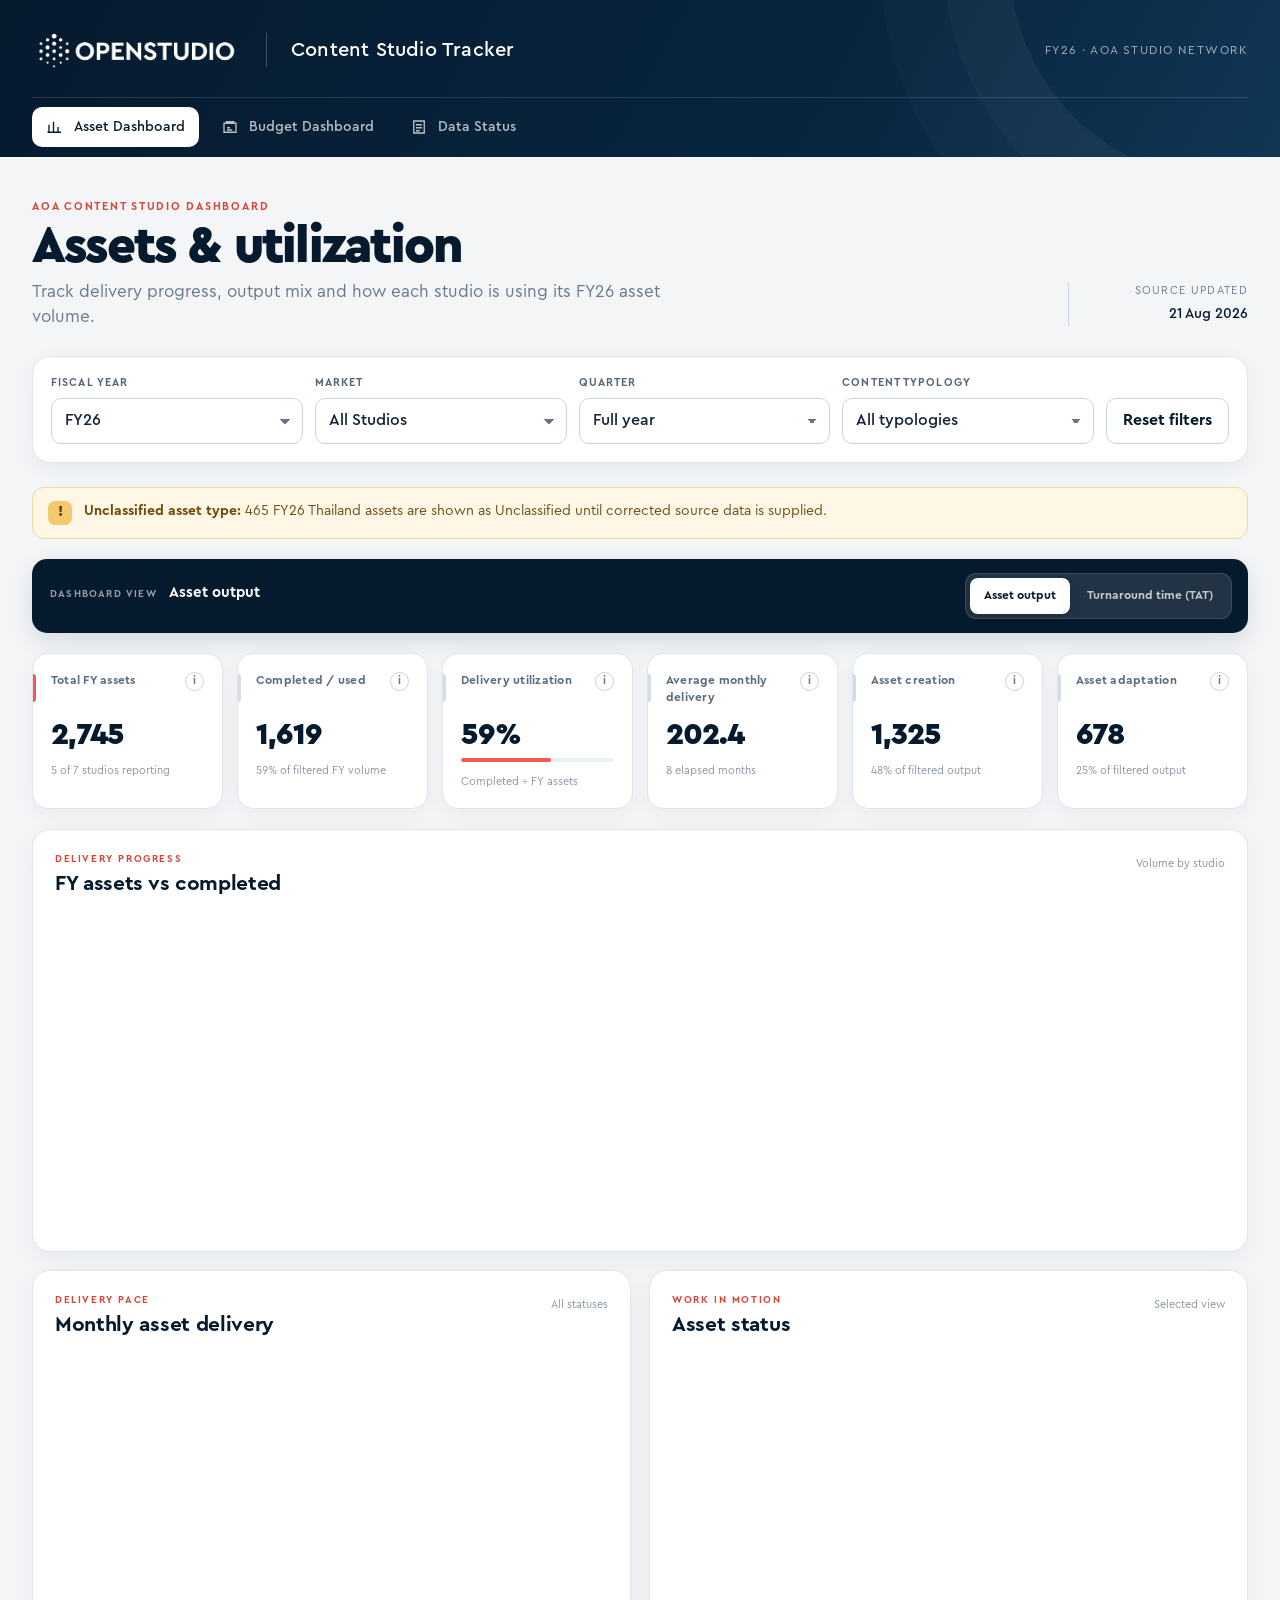
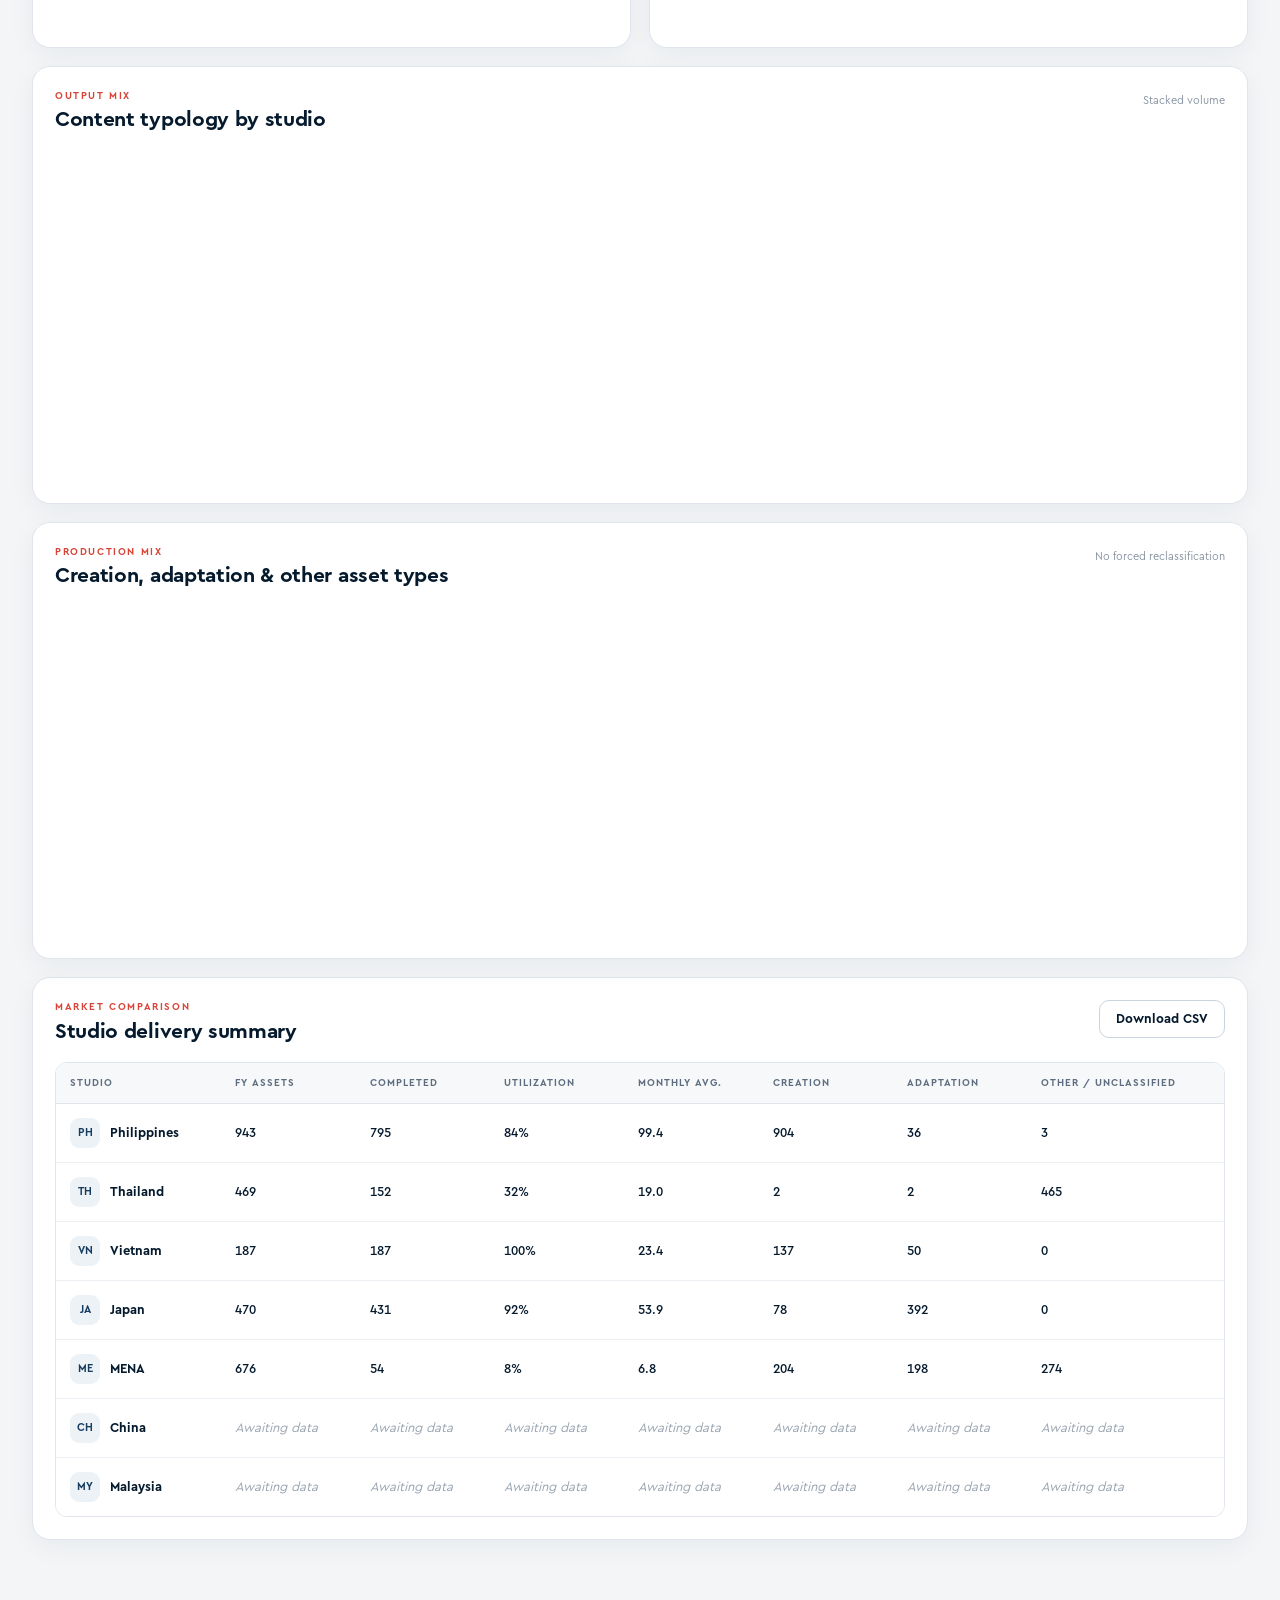
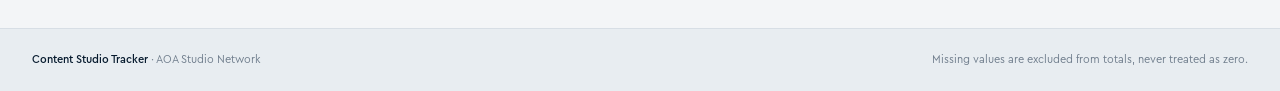
==== index.html @ fa02955d "Add files via upload" ====
<!doctype html>
<html lang="en">
<head>
  <meta charset="utf-8">
  <meta name="viewport" content="width=device-width, initial-scale=1">
  <meta name="description" content="AOA Content Studio asset utilization and output dashboard">
  <title>Asset Dashboard | Content Studio Tracker</title>
  <link rel="stylesheet" href="./css/styles.css">
</head>
<body data-page="assets">
  <a class="skip-link" href="#main-content">Skip to content</a>
  <header id="app-header" class="site-header"></header>
  <main id="main-content" class="page-shell">
    <section class="page-intro">
      <div>
        <p class="eyebrow">AOA Content Studio Dashboard</p>
        <h1>Assets &amp; utilization</h1>
        <p class="intro-copy">Track delivery progress, output mix and how each studio is using its FY26 asset volume.</p>
      </div>
      <div class="updated-block"><span>Source updated</span><strong id="source-updated">—</strong></div>
    </section>

    <section id="global-filters" class="filter-panel" aria-label="Dashboard filters"></section>
    <div id="page-message" aria-live="polite"></div>
    <section id="loading-state" class="state-card"><span class="loader"></span>Loading studio data…</section>
    <section id="error-state" class="state-card state-error" hidden></section>

    <div id="dashboard-content" hidden>
      <section id="quality-alerts" class="alert-stack" aria-label="Data quality notices"></section>

      <section class="dashboard-view-switch" aria-label="Asset dashboard view">
        <div>
          <span class="switch-label">Dashboard view</span>
          <strong id="view-switch-title">Asset output</strong>
        </div>
        <div class="segmented-control" role="group" aria-label="Choose dashboard view">
          <button class="segment-button active" type="button" data-dashboard-view="assets" aria-pressed="true">Asset output</button>
          <button class="segment-button" type="button" data-dashboard-view="tat" aria-pressed="false">Turnaround time (TAT)</button>
        </div>
      </section>

      <div id="asset-view">

      <section class="kpi-grid" aria-label="Asset performance summary">
        <article class="kpi-card kpi-primary"><div class="kpi-top"><span>Total FY assets</span><button class="info-button" data-tip="Assets with a valid delivery date in the selected fiscal year." aria-label="About total FY assets">i</button></div><strong id="kpi-total-assets">—</strong><small id="kpi-total-context">Selected view</small></article>
        <article class="kpi-card"><div class="kpi-top"><span>Completed / used</span><button class="info-button" data-tip="Assets marked Completed in the selected fiscal year and filters." aria-label="About completed assets">i</button></div><strong id="kpi-completed">—</strong><small id="kpi-completed-context">Of FY volume</small></article>
        <article class="kpi-card"><div class="kpi-top"><span>Delivery utilization</span><button class="info-button" data-tip="Completed assets divided by total FY assets." aria-label="About delivery utilization">i</button></div><strong id="kpi-utilization">—</strong><div class="mini-progress"><span id="utilization-bar"></span></div><small>Completed ÷ FY assets</small></article>
        <article class="kpi-card"><div class="kpi-top"><span>Average monthly delivery</span><button class="info-button" data-tip="Completed assets divided by elapsed months in the selected fiscal year; historical years use 12 months." aria-label="About monthly average">i</button></div><strong id="kpi-monthly-average">—</strong><small id="kpi-month-context">Across elapsed months</small></article>
        <article class="kpi-card"><div class="kpi-top"><span>Asset creation</span><button class="info-button" data-tip="Assets explicitly classified as Asset Creation. Other asset types remain separate." aria-label="About asset creation">i</button></div><strong id="kpi-creation">—</strong><small id="kpi-creation-share">—</small></article>
        <article class="kpi-card"><div class="kpi-top"><span>Asset adaptation</span><button class="info-button" data-tip="Assets explicitly classified as Asset Adaptation. Localization and transcreation are not included." aria-label="About asset adaptation">i</button></div><strong id="kpi-adaptation">—</strong><small id="kpi-adaptation-share">—</small></article>
      </section>

      <section class="chart-grid">
        <article class="panel panel-wide">
          <div class="panel-heading"><div><p class="panel-kicker">Delivery progress</p><h2>FY assets vs completed</h2></div><span class="legend-note">Volume by studio</span></div>
          <div class="chart-wrap chart-medium"><canvas id="assets-completed-chart" aria-label="FY assets versus completed assets by studio"></canvas></div>
        </article>
        <article class="panel">
          <div class="panel-heading"><div><p class="panel-kicker">Delivery pace</p><h2>Monthly asset delivery</h2></div><span class="legend-note">All statuses</span></div>
          <div class="chart-wrap"><canvas id="monthly-chart" aria-label="Monthly asset delivery trend"></canvas></div>
        </article>
        <article class="panel">
          <div class="panel-heading"><div><p class="panel-kicker">Work in motion</p><h2>Asset status</h2></div><span class="legend-note">Selected view</span></div>
          <div class="chart-wrap"><canvas id="status-chart" aria-label="Asset status breakdown"></canvas></div>
        </article>
        <article class="panel panel-wide">
          <div class="panel-heading"><div><p class="panel-kicker">Output mix</p><h2>Content typology by studio</h2></div><span class="legend-note">Stacked volume</span></div>
          <div class="chart-wrap chart-large"><canvas id="typology-chart" aria-label="Content typology volume by studio"></canvas></div>
        </article>
        <article class="panel panel-wide">
          <div class="panel-heading"><div><p class="panel-kicker">Production mix</p><h2>Creation, adaptation &amp; other asset types</h2></div><span class="legend-note">No forced reclassification</span></div>
          <div class="chart-wrap chart-large"><canvas id="asset-type-chart" aria-label="Asset creation, adaptation and other asset types by studio"></canvas></div>
        </article>
      </section>

      <section class="panel table-panel">
        <div class="panel-heading"><div><p class="panel-kicker">Market comparison</p><h2>Studio delivery summary</h2></div><button id="download-assets" class="secondary-button" type="button">Download CSV</button></div>
        <div class="table-scroll"><table><thead><tr><th>Studio</th><th>FY assets</th><th>Completed</th><th>Utilization</th><th>Monthly avg.</th><th>Creation</th><th>Adaptation</th><th>Other / unclassified</th></tr></thead><tbody id="market-comparison-body"></tbody></table></div>
      </section>
      </div>

      <section id="tat-view" hidden aria-label="Turnaround time dashboard">
        <article class="tat-explainer">
          <div class="tat-explainer-icon" aria-hidden="true">TAT</div>
          <div>
            <p class="panel-kicker">How to read this view</p>
            <h2 id="tat-explainer-title">Median TAT shows the typical completed brief</h2>
            <p id="tat-explainer-copy">TAT is measured once per unique brief, from Project Brief Date to its latest completed Project Delivery Date. The median is the default because a small number of long-running scopes can distort the average.</p>
            <ul class="method-list">
              <li><strong>No duplication:</strong> repeated deliverable rows are grouped using market, brand, project title and brief date.</li>
              <li><strong>Standard scope:</strong> completed briefs with valid dates and a duration of 90 calendar days or less.</li>
              <li><strong>Separate classifications:</strong> creation, adaptation, mixed and unclassified briefs are mutually exclusive.</li>
            </ul>
          </div>
        </article>

        <section class="tat-controls" aria-label="TAT display controls">
          <div>
            <span class="switch-label">Headline calculation</span>
            <div class="segmented-control compact" role="group" aria-label="Choose TAT calculation">
              <button class="segment-button active" type="button" data-tat-metric="median" aria-pressed="true">Median</button>
              <button class="segment-button" type="button" data-tat-metric="average" aria-pressed="false">Average</button>
            </div>
          </div>
          <label class="scope-toggle"><input id="include-long-running" type="checkbox"><span aria-hidden="true"></span><div><strong>Include long-running scopes</strong><small>Add briefs above 90 calendar days. This may materially increase the average.</small></div></label>
        </section>

        <section class="kpi-grid" aria-label="Turnaround time summary">
          <article class="kpi-card kpi-primary"><div class="kpi-top"><span id="kpi-tat-label">Median TAT</span><button class="info-button" data-tip="Calendar days between brief date and final completed delivery, calculated once per deduplicated brief." aria-label="About turnaround time">i</button></div><strong id="kpi-tat">—</strong><small id="kpi-tat-context">Standard completed briefs</small></article>
          <article class="kpi-card"><div class="kpi-top"><span>Valid briefs</span><button class="info-button" data-tip="Unique completed briefs remaining after date validation, deduplication and the selected scope rule." aria-label="About valid briefs">i</button></div><strong id="kpi-tat-briefs">—</strong><small id="kpi-tat-coverage">Deduplicated sample</small></article>
          <article class="kpi-card"><div class="kpi-top"><span>Within 14 days</span><button class="info-button" data-tip="Share of included briefs delivered within 14 calendar days of the recorded brief date." aria-label="About briefs within 14 days">i</button></div><strong id="kpi-within-14">—</strong><small>Of included briefs</small></article>
          <article class="kpi-card"><div class="kpi-top"><span>Within 30 days</span><button class="info-button" data-tip="Share of included briefs delivered within 30 calendar days of the recorded brief date." aria-label="About briefs within 30 days">i</button></div><strong id="kpi-within-30">—</strong><small>Of included briefs</small></article>
          <article class="kpi-card"><div class="kpi-top"><span>Creation TAT</span><button class="info-button" data-tip="Selected TAT calculation for briefs classified only as Asset Creation. Mixed briefs are kept separate." aria-label="About creation turnaround time">i</button></div><strong id="kpi-creation-tat">—</strong><small id="kpi-creation-tat-context">Creation-only briefs</small></article>
          <article class="kpi-card"><div class="kpi-top"><span>Adaptation TAT</span><button class="info-button" data-tip="Selected TAT calculation for briefs classified only as Asset Adaptation. Mixed briefs are kept separate." aria-label="About adaptation turnaround time">i</button></div><strong id="kpi-adaptation-tat">—</strong><small id="kpi-adaptation-tat-context">Adaptation-only briefs</small></article>
        </section>

        <section class="chart-grid">
          <article class="panel panel-wide">
            <div class="panel-heading"><div><p class="panel-kicker">Market comparison</p><h2 id="tat-market-chart-title">Median TAT by studio</h2></div><span id="tat-scope-note" class="legend-note">Standard briefs · calendar days</span></div>
            <div class="chart-wrap chart-medium chart-with-empty"><canvas id="tat-market-chart" aria-label="Turnaround time by studio"></canvas><div id="tat-market-empty" class="chart-empty" hidden>Awaiting valid brief dates for this selection.</div></div>
          </article>
          <article class="panel">
            <div class="panel-heading"><div><p class="panel-kicker">Production comparison</p><h2>Creation vs adaptation TAT</h2></div><span class="legend-note">Mixed briefs remain separate</span></div>
            <div class="chart-wrap chart-with-empty"><canvas id="tat-type-chart" aria-label="Creation and adaptation turnaround time"></canvas><div id="tat-type-empty" class="chart-empty" hidden>Classification is unavailable for this selection.</div></div>
          </article>
          <article class="panel">
            <div class="panel-heading"><div><p class="panel-kicker">Delivery distribution</p><h2>Briefs by delivery band</h2></div><span class="legend-note">Unique briefs</span></div>
            <div class="chart-wrap chart-with-empty"><canvas id="tat-band-chart" aria-label="Brief distribution by turnaround band"></canvas><div id="tat-band-empty" class="chart-empty" hidden>Awaiting valid brief dates for this selection.</div></div>
          </article>
        </section>

        <section class="panel table-panel">
          <div class="panel-heading"><div><p class="panel-kicker">TAT detail</p><h2>Studio turnaround summary</h2></div><button id="download-tat" class="secondary-button" type="button">Download CSV</button></div>
          <div class="table-scroll"><table><thead><tr><th>Studio</th><th id="tat-table-metric">Median TAT</th><th>Valid briefs</th><th>Within 14 days</th><th>Within 30 days</th><th>Creation TAT</th><th>Adaptation TAT</th><th id="tat-long-running-column">Long-running excluded</th></tr></thead><tbody id="tat-comparison-body"></tbody></table></div>
          <p class="chart-note">“Awaiting data” means no valid briefs match the selected filters. It never represents a confirmed zero-day turnaround.</p>
        </section>
      </section>
    </div>
  </main>
  <footer id="app-footer"></footer>
  <script src="./js/vendor/chart.umd.js"></script>
  <script src="./js/config.js"></script>
  <script src="./js/data-source.js"></script>
  <script src="./js/calculations.js"></script>
  <script src="./js/shared-ui.js"></script>
  <script src="./js/assets-dashboard.js"></script>
</body>
</html>
---- css/styles.css ----
@font-face{font-family:WPP;src:url('../fonts/WPP-Regular.otf') format('opentype');font-weight:400;font-style:normal;font-display:swap}
@font-face{font-family:WPP;src:url('../fonts/WPP-Medium.otf') format('opentype');font-weight:500;font-style:normal;font-display:swap}
@font-face{font-family:WPP;src:url('../fonts/WPP-Bold.otf') format('opentype');font-weight:700;font-style:normal;font-display:swap}
@font-face{font-family:WPP;src:url('../fonts/WPP-Black.otf') format('opentype');font-weight:900;font-style:normal;font-display:swap}

:root{
  --navy:#061a2e;
  --navy-2:#0b2946;
  --navy-3:#163d60;
  --coral:#f15a4a;
  --coral-dark:#d84437;
  --coral-soft:#fff0ed;
  --blue:#2f7ed8;
  --teal:#2aa8a0;
  --gold:#e4a83b;
  --purple:#8067c5;
  --green:#2f9c68;
  --ink:#142235;
  --muted:#68778a;
  --line:#dfe5eb;
  --line-strong:#cad4de;
  --surface:#ffffff;
  --background:#f3f5f7;
  --warning:#a76409;
  --warning-bg:#fff7e6;
  --danger:#a43d36;
  --danger-bg:#fff0ee;
  --radius:18px;
  --shadow:0 12px 34px rgba(14,37,61,.08);
}

*{box-sizing:border-box}
html{scroll-behavior:smooth}
body{margin:0;background:var(--background);color:var(--ink);font-family:WPP,Arial,sans-serif;font-size:16px;line-height:1.45;-webkit-font-smoothing:antialiased}
button,select{font:inherit}
button,select,a{outline-offset:3px}
[hidden]{display:none!important}
.skip-link{position:fixed;left:16px;top:-50px;z-index:100;background:#fff;color:var(--navy);padding:10px 14px;border-radius:8px;font-weight:700}
.skip-link:focus{top:16px}

.site-header{background:linear-gradient(118deg,var(--navy) 0%,#082640 67%,#113655 100%);color:#fff;position:relative;overflow:hidden}
.site-header:after{content:"";position:absolute;width:440px;height:440px;border:1px solid rgba(255,255,255,.08);border-radius:50%;right:-170px;top:-260px;box-shadow:0 0 0 64px rgba(255,255,255,.025),0 0 0 128px rgba(255,255,255,.018);pointer-events:none}
.header-inner{width:min(1440px,calc(100% - 64px));margin:0 auto;position:relative;z-index:1}
.brand-row{display:flex;align-items:center;justify-content:space-between;gap:28px;padding:25px 0 21px}
.brand-lockup{display:flex;align-items:center;gap:24px;min-width:0}
.brand-logo{width:210px;height:auto;display:block;flex:none}
.brand-divider{width:1px;height:34px;background:rgba(255,255,255,.24)}
.tracker-name{font-size:20px;font-weight:500;letter-spacing:.01em;white-space:nowrap}
.header-meta{font-size:12px;letter-spacing:.12em;text-transform:uppercase;color:rgba(255,255,255,.64);white-space:nowrap}
.nav-bar{display:flex;gap:8px;border-top:1px solid rgba(255,255,255,.12);padding:9px 0 10px;overflow-x:auto;scrollbar-width:none}
.nav-bar::-webkit-scrollbar{display:none}
.nav-link{display:flex;align-items:center;gap:10px;color:rgba(255,255,255,.72);text-decoration:none;padding:10px 14px;border-radius:10px;font-size:14px;font-weight:500;white-space:nowrap;transition:.2s ease}
.nav-link:hover{color:#fff;background:rgba(255,255,255,.08)}
.nav-link.active{background:#fff;color:var(--navy)}
.nav-icon{width:18px;height:18px;display:grid;place-items:center}
.nav-icon svg{width:18px;height:18px;stroke:currentColor;fill:none;stroke-width:1.8}

.page-shell{width:min(1440px,calc(100% - 64px));margin:0 auto;padding:42px 0 70px}
.page-intro{display:flex;justify-content:space-between;align-items:flex-end;gap:32px;margin-bottom:26px}
.eyebrow,.panel-kicker{margin:0 0 7px;color:var(--coral-dark);font-size:11px;font-weight:700;letter-spacing:.16em;text-transform:uppercase}
h1,h2,h3,p{margin-top:0}
h1{margin-bottom:8px;color:var(--navy);font-size:clamp(34px,4vw,54px);line-height:.98;letter-spacing:-.035em;font-weight:900}
.intro-copy{max-width:690px;margin-bottom:0;color:var(--muted);font-size:17px}
.updated-block{min-width:180px;text-align:right;border-left:1px solid var(--line-strong);padding-left:24px;margin-bottom:4px}
.updated-block span{display:block;color:var(--muted);font-size:11px;text-transform:uppercase;letter-spacing:.12em;margin-bottom:4px}
.updated-block strong{color:var(--navy);font-size:14px;font-weight:500}

.filter-panel{position:relative;z-index:8;display:grid;grid-template-columns:repeat(4,minmax(140px,1fr)) auto;gap:12px;align-items:end;background:var(--surface);border:1px solid var(--line);box-shadow:0 7px 24px rgba(18,43,68,.05);border-radius:var(--radius);padding:18px;margin-bottom:24px}
.filter-group label{display:block;margin:0 0 7px;color:#56667a;font-size:11px;font-weight:700;letter-spacing:.1em;text-transform:uppercase}
.filter-select{width:100%;height:46px;border:1px solid var(--line-strong);border-radius:10px;background:#fff;color:var(--ink);padding:0 38px 0 13px;font-weight:500;appearance:none;background-image:linear-gradient(45deg,transparent 50%,#65758a 50%),linear-gradient(135deg,#65758a 50%,transparent 50%);background-position:calc(100% - 17px) 20px,calc(100% - 12px) 20px;background-size:5px 5px,5px 5px;background-repeat:no-repeat}
.filter-select:focus{border-color:var(--blue);box-shadow:0 0 0 3px rgba(47,126,216,.13)}
.reset-button,.secondary-button{height:46px;border:1px solid var(--line-strong);border-radius:10px;background:#fff;color:var(--navy);padding:0 16px;font-weight:700;cursor:pointer;transition:.2s ease}
.reset-button:hover,.secondary-button:hover{border-color:var(--navy);background:#f8fafb}
.secondary-button{height:38px;font-size:13px}

.state-card{display:flex;align-items:center;justify-content:center;gap:12px;min-height:160px;background:#fff;border:1px solid var(--line);border-radius:var(--radius);color:var(--muted);font-weight:500}
.state-error{color:var(--danger);border-color:#f0c9c5;background:var(--danger-bg);padding:24px;text-align:center}
.loader{width:22px;height:22px;border:2px solid var(--line);border-top-color:var(--coral);border-radius:50%;animation:spin .8s linear infinite}
@keyframes spin{to{transform:rotate(360deg)}}

.alert-stack{display:grid;gap:10px;margin:0 0 20px}
.data-alert{display:flex;align-items:flex-start;gap:12px;background:var(--warning-bg);border:1px solid #f1d7a4;border-radius:12px;padding:13px 15px;color:#6d4b18;font-size:14px}
.data-alert strong{color:#704b0e}
.alert-mark{flex:none;display:grid;place-items:center;width:24px;height:24px;border-radius:7px;background:#f4c86d;color:#5b3b08;font-weight:900}
.dashboard-view-switch{display:flex;align-items:center;justify-content:space-between;gap:24px;margin:0 0 20px;padding:14px 16px 14px 18px;background:var(--navy);border-radius:15px;color:#fff;box-shadow:0 8px 25px rgba(6,26,46,.12)}
.dashboard-view-switch>div:first-child{display:flex;align-items:baseline;gap:12px}
.dashboard-view-switch .switch-label{color:rgba(255,255,255,.58)}
.dashboard-view-switch strong{font-size:15px}
.switch-label{display:block;color:#738195;font-size:10px;font-weight:700;letter-spacing:.12em;text-transform:uppercase;margin-bottom:7px}
.segmented-control{display:inline-flex;gap:3px;padding:4px;background:rgba(255,255,255,.11);border:1px solid rgba(255,255,255,.12);border-radius:11px}
.segment-button{min-height:36px;border:0;border-radius:8px;padding:0 14px;background:transparent;color:rgba(255,255,255,.72);font-size:12px;font-weight:700;cursor:pointer;transition:.2s ease;white-space:nowrap}
.segment-button:hover{color:#fff;background:rgba(255,255,255,.08)}
.segment-button.active{background:#fff;color:var(--navy);box-shadow:0 2px 8px rgba(4,17,29,.12)}
.segmented-control.compact{background:#eef2f5;border-color:#dce3e9}
.segmented-control.compact .segment-button{color:#69788a}
.segmented-control.compact .segment-button:hover{background:#e3e9ee;color:var(--navy)}
.segmented-control.compact .segment-button.active{background:var(--navy);color:#fff}

.tat-explainer{display:grid;grid-template-columns:auto 1fr;gap:20px;align-items:flex-start;margin-bottom:16px;padding:22px 24px;background:linear-gradient(120deg,#eaf3fb 0%,#f7fafc 100%);border:1px solid #c9dfef;border-radius:var(--radius);color:#244d6c}
.tat-explainer-icon{display:grid;place-items:center;width:52px;height:52px;border-radius:15px;background:var(--navy);color:#fff;font-size:13px;font-weight:900;letter-spacing:.08em;box-shadow:0 8px 20px rgba(6,26,46,.15)}
.tat-explainer h2{margin:0 0 8px;color:var(--navy);font-size:22px;letter-spacing:-.015em}
.tat-explainer p:not(.panel-kicker){margin:0;color:#526f86;font-size:14px;max-width:1000px}
.method-list{display:flex;flex-wrap:wrap;gap:8px 24px;margin:15px 0 0;padding:14px 0 0;border-top:1px solid #cadeeb;list-style:none;color:#5d7385;font-size:12px}
.method-list li{position:relative;padding-left:13px}
.method-list li:before{content:"";position:absolute;left:0;top:.5em;width:5px;height:5px;border-radius:50%;background:var(--coral)}
.method-list strong{color:var(--navy)}

.tat-controls{display:flex;align-items:center;justify-content:space-between;gap:26px;margin-bottom:18px;padding:16px 18px;background:#fff;border:1px solid var(--line);border-radius:15px;box-shadow:0 6px 20px rgba(25,48,72,.04)}
.scope-toggle{display:flex;align-items:center;gap:12px;cursor:pointer;max-width:470px}
.scope-toggle input{position:absolute;opacity:0;pointer-events:none}
.scope-toggle>span{position:relative;flex:none;width:44px;height:24px;border-radius:999px;background:#cbd4dd;transition:.2s ease}
.scope-toggle>span:after{content:"";position:absolute;top:3px;left:3px;width:18px;height:18px;border-radius:50%;background:#fff;box-shadow:0 1px 4px rgba(0,0,0,.2);transition:.2s ease}
.scope-toggle input:checked+span{background:var(--coral)}
.scope-toggle input:checked+span:after{transform:translateX(20px)}
.scope-toggle input:focus-visible+span{outline:3px solid rgba(47,126,216,.3);outline-offset:2px}
.scope-toggle strong,.scope-toggle small{display:block}
.scope-toggle strong{color:var(--navy);font-size:13px}
.scope-toggle small{margin-top:2px;color:#7c8998;font-size:11px;line-height:1.35}
.notice-banner{display:flex;gap:14px;align-items:flex-start;margin-bottom:20px;padding:16px 18px;background:#eaf3fb;border:1px solid #c8deef;border-radius:14px;color:#234f72}
.notice-banner p{margin:3px 0 0;font-size:14px;color:#4a6c87}
.notice-icon{display:grid;place-items:center;flex:none;width:26px;height:26px;border-radius:50%;background:#fff;color:#286b9e;font-weight:700}

.kpi-grid{display:grid;grid-template-columns:repeat(6,minmax(0,1fr));gap:14px;margin-bottom:20px}
.kpi-card{min-height:156px;background:var(--surface);border:1px solid var(--line);border-radius:16px;padding:18px 18px 16px;box-shadow:0 6px 20px rgba(25,48,72,.045);position:relative;overflow:visible}
.kpi-card:before{content:"";position:absolute;left:0;top:20px;width:3px;height:28px;border-radius:0 3px 3px 0;background:#d5dce4}
.kpi-card.kpi-primary:before{background:var(--coral)}
.kpi-top{display:flex;align-items:flex-start;justify-content:space-between;gap:8px;color:#5d6d80;font-size:12px;font-weight:700;letter-spacing:.02em;min-height:38px}
.kpi-card strong{display:block;color:var(--navy);font-size:clamp(28px,2.4vw,39px);line-height:1;margin:10px 0 8px;letter-spacing:-.035em;font-weight:900}
.kpi-card strong.is-missing{font-size:18px;line-height:1.18;letter-spacing:0;color:#8a96a5;font-weight:500;margin-top:13px}
.kpi-card small{color:#8995a3;font-size:11px}
.info-button{position:relative;display:grid;place-items:center;width:19px;height:19px;flex:none;border:1px solid #cbd4dd;border-radius:50%;background:#fff;color:#68788a;font-size:11px;font-weight:700;cursor:help;padding:0}
.info-button:hover:after,.info-button:focus:after{content:attr(data-tip);position:absolute;z-index:20;right:-7px;top:28px;width:230px;background:var(--navy);color:#fff;padding:10px 12px;border-radius:9px;font-size:11px;line-height:1.4;text-align:left;font-weight:400;box-shadow:var(--shadow)}
.mini-progress{height:4px;background:#edf0f3;border-radius:4px;overflow:hidden;margin:2px 0 7px}
.mini-progress span{display:block;height:100%;width:0;background:var(--coral);border-radius:4px;transition:width .35s ease}

.chart-grid{display:grid;grid-template-columns:repeat(2,minmax(0,1fr));gap:18px;margin-bottom:18px}
.panel{background:var(--surface);border:1px solid var(--line);border-radius:var(--radius);padding:22px;box-shadow:0 7px 26px rgba(20,44,68,.05);min-width:0}
.panel-wide{grid-column:span 2}
.panel-heading{display:flex;align-items:flex-start;justify-content:space-between;gap:20px;margin-bottom:18px}
.panel-heading h2,.coverage-panel h2,.guidance-panel h2{margin:0;color:var(--navy);font-size:21px;line-height:1.2;letter-spacing:-.015em}
.panel-kicker{margin-bottom:4px;font-size:10px}
.legend-note{color:#8793a1;font-size:11px;white-space:nowrap;margin-top:4px}
.chart-wrap{position:relative;height:270px;min-height:220px}
.chart-wrap.chart-medium{height:315px}
.chart-wrap.chart-large{height:330px}
.chart-with-empty{display:grid;place-items:center}
.chart-with-empty canvas{grid-area:1/1;width:100%!important;height:100%!important}
.chart-empty{grid-area:1/1;z-index:2;display:flex;align-items:center;justify-content:center;width:100%;height:100%;border:1px dashed var(--line-strong);border-radius:12px;background:rgba(248,250,251,.93);color:#7e8b99;text-align:center;padding:28px;font-size:14px}
.chart-note{margin:10px 0 0;color:#7b8898;font-size:12px}

.table-panel{margin-bottom:18px}
.table-scroll{overflow-x:auto;border:1px solid var(--line);border-radius:12px}
table{width:100%;border-collapse:collapse;min-width:900px;background:#fff}
th{padding:13px 14px;background:#f6f8fa;color:#5d6c7e;font-size:10px;text-transform:uppercase;letter-spacing:.1em;text-align:left;white-space:nowrap;border-bottom:1px solid var(--line)}
td{padding:14px;color:#334357;font-size:13px;border-bottom:1px solid #ebeff3;vertical-align:middle}
tbody tr:last-child td{border-bottom:0}
tbody tr:hover td{background:#fbfcfd}
td.numeric{font-variant-numeric:tabular-nums;font-weight:500;color:var(--navy)}
.market-cell{display:flex;align-items:center;gap:10px;font-weight:700;color:var(--navy)}
.market-initial{display:grid;place-items:center;width:30px;height:30px;border-radius:9px;background:#edf2f6;color:var(--navy-3);font-size:11px}
.empty-cell{color:#9aa5b1;font-weight:400;font-style:italic}
.status-badge{display:inline-flex;align-items:center;gap:6px;border-radius:999px;padding:5px 8px;font-size:10px;font-weight:700;white-space:nowrap}
.status-badge:before{content:"";width:6px;height:6px;border-radius:50%;background:currentColor}
.badge-complete{background:#e8f6ef;color:#207b50}
.badge-partial{background:#edf3fb;color:#396f9e}
.badge-data-quality-issue{background:#fff2dd;color:#9a600d}
.badge-awaiting-data{background:#f0f2f4;color:#74808c}

.coverage-panel{display:flex;align-items:center;justify-content:space-between;gap:28px;background:linear-gradient(115deg,#fff 0%,#f8fafc 100%);border:1px solid var(--line);border-radius:var(--radius);padding:22px 24px;margin-bottom:18px;box-shadow:0 7px 26px rgba(20,44,68,.04)}
.coverage-panel p{margin:6px 0 0;color:var(--muted);font-size:13px}
.coverage-meter{width:min(420px,45%);height:12px;background:#e8edf2;border-radius:999px;overflow:hidden;flex:none}
.coverage-meter span{display:block;height:100%;width:0;background:linear-gradient(90deg,var(--coral),#f59a70);border-radius:999px;transition:width .4s ease}

.status-summary-grid{display:grid;grid-template-columns:repeat(4,1fr);gap:14px;margin-bottom:18px}
.status-summary-card{display:flex;align-items:center;gap:15px;background:#fff;border:1px solid var(--line);border-radius:15px;padding:18px;box-shadow:0 6px 20px rgba(25,48,72,.04)}
.status-summary-card strong{display:block;color:var(--navy);font-size:29px;line-height:1;font-weight:900}
.status-summary-card p{margin:5px 0 0;color:var(--muted);font-size:12px}
.status-dot{width:13px;height:44px;border-radius:6px;background:#aaa}
.status-dot.complete{background:var(--green)}
.status-dot.partial{background:var(--blue)}
.status-dot.issue{background:var(--gold)}
.status-dot.awaiting{background:#9aa5b1}
.status-table{min-width:1480px}
.status-table td:last-child{min-width:250px;color:#69788a;line-height:1.4}
.guidance-panel{margin-top:18px}
.guidance-grid{display:grid;grid-template-columns:repeat(3,1fr);gap:15px;margin-top:20px}
.guidance-grid article{border:1px solid var(--line);border-radius:13px;padding:18px;background:#fafbfc}
.guidance-grid article>span{display:block;color:var(--coral);font-size:11px;font-weight:700;letter-spacing:.14em;margin-bottom:16px}
.guidance-grid h3{margin:0 0 8px;font-size:15px;color:var(--navy)}
.guidance-grid p{margin:0;color:var(--muted);font-size:13px}

#app-footer{background:#e8edf1;border-top:1px solid #d7dee5;color:#6f7d8c}
.footer-inner{width:min(1440px,calc(100% - 64px));margin:0 auto;padding:23px 0;display:flex;justify-content:space-between;gap:20px;font-size:11px}
.footer-inner strong{color:var(--navy);font-weight:500}

@media(max-width:1180px){
  .kpi-grid{grid-template-columns:repeat(3,1fr)}
  .filter-panel{grid-template-columns:repeat(4,1fr)}
  .reset-button{grid-column:span 4}
}
@media(max-width:840px){
  .header-inner,.page-shell,.footer-inner{width:min(100% - 32px,1440px)}
  .brand-row{align-items:flex-start;flex-direction:column;gap:10px;padding:20px 0 16px}
  .brand-logo{width:175px}
  .brand-divider{height:27px}
  .tracker-name{font-size:17px}
  .header-meta{display:none}
  .nav-link{padding:9px 11px}
  .page-shell{padding-top:30px}
  .page-intro{align-items:flex-start;flex-direction:column;gap:16px}
  .updated-block{text-align:left;border-left:0;border-top:1px solid var(--line-strong);padding:12px 0 0;width:100%}
  .filter-panel{grid-template-columns:repeat(2,1fr)}
  .reset-button{grid-column:span 2}
  .kpi-grid{grid-template-columns:repeat(2,1fr)}
  .chart-grid{grid-template-columns:1fr}
  .panel-wide{grid-column:auto}
  .coverage-panel{align-items:flex-start;flex-direction:column}
  .coverage-meter{width:100%}
  .status-summary-grid{grid-template-columns:repeat(2,1fr)}
  .guidance-grid{grid-template-columns:1fr}
  .dashboard-view-switch,.tat-controls{align-items:flex-start;flex-direction:column}
  .tat-explainer{grid-template-columns:1fr}
}
@media(max-width:560px){
  .header-inner,.page-shell,.footer-inner{width:calc(100% - 24px)}
  .brand-lockup{gap:13px}
  .brand-logo{width:137px}
  .brand-divider{height:25px}
  .tracker-name{font-size:14px}
  .nav-icon{display:none}
  .page-shell{padding:25px 0 48px}
  h1{font-size:38px}
  .intro-copy{font-size:15px}
  .filter-panel{grid-template-columns:1fr;padding:14px}
  .reset-button{grid-column:auto}
  .kpi-grid{grid-template-columns:1fr 1fr;gap:10px}
  .kpi-card{min-height:142px;padding:15px 14px}
  .kpi-card strong{font-size:30px}
  .kpi-card strong.is-missing{font-size:15px}
  .panel{padding:17px}
  .panel-heading{flex-direction:column;gap:8px}
  .chart-wrap,.chart-wrap.chart-medium,.chart-wrap.chart-large{height:275px}
  .status-summary-grid{grid-template-columns:1fr}
  .footer-inner{flex-direction:column}
  .dashboard-view-switch{padding:14px}
  .dashboard-view-switch>div:first-child{display:none}
  .dashboard-view-switch .segmented-control{display:grid;grid-template-columns:1fr 1fr;width:100%}
  .segment-button{padding:0 9px}
  .tat-explainer{padding:18px}
  .method-list{display:grid;gap:10px}
  .tat-controls{padding:14px}
  .scope-toggle{align-items:flex-start}
}
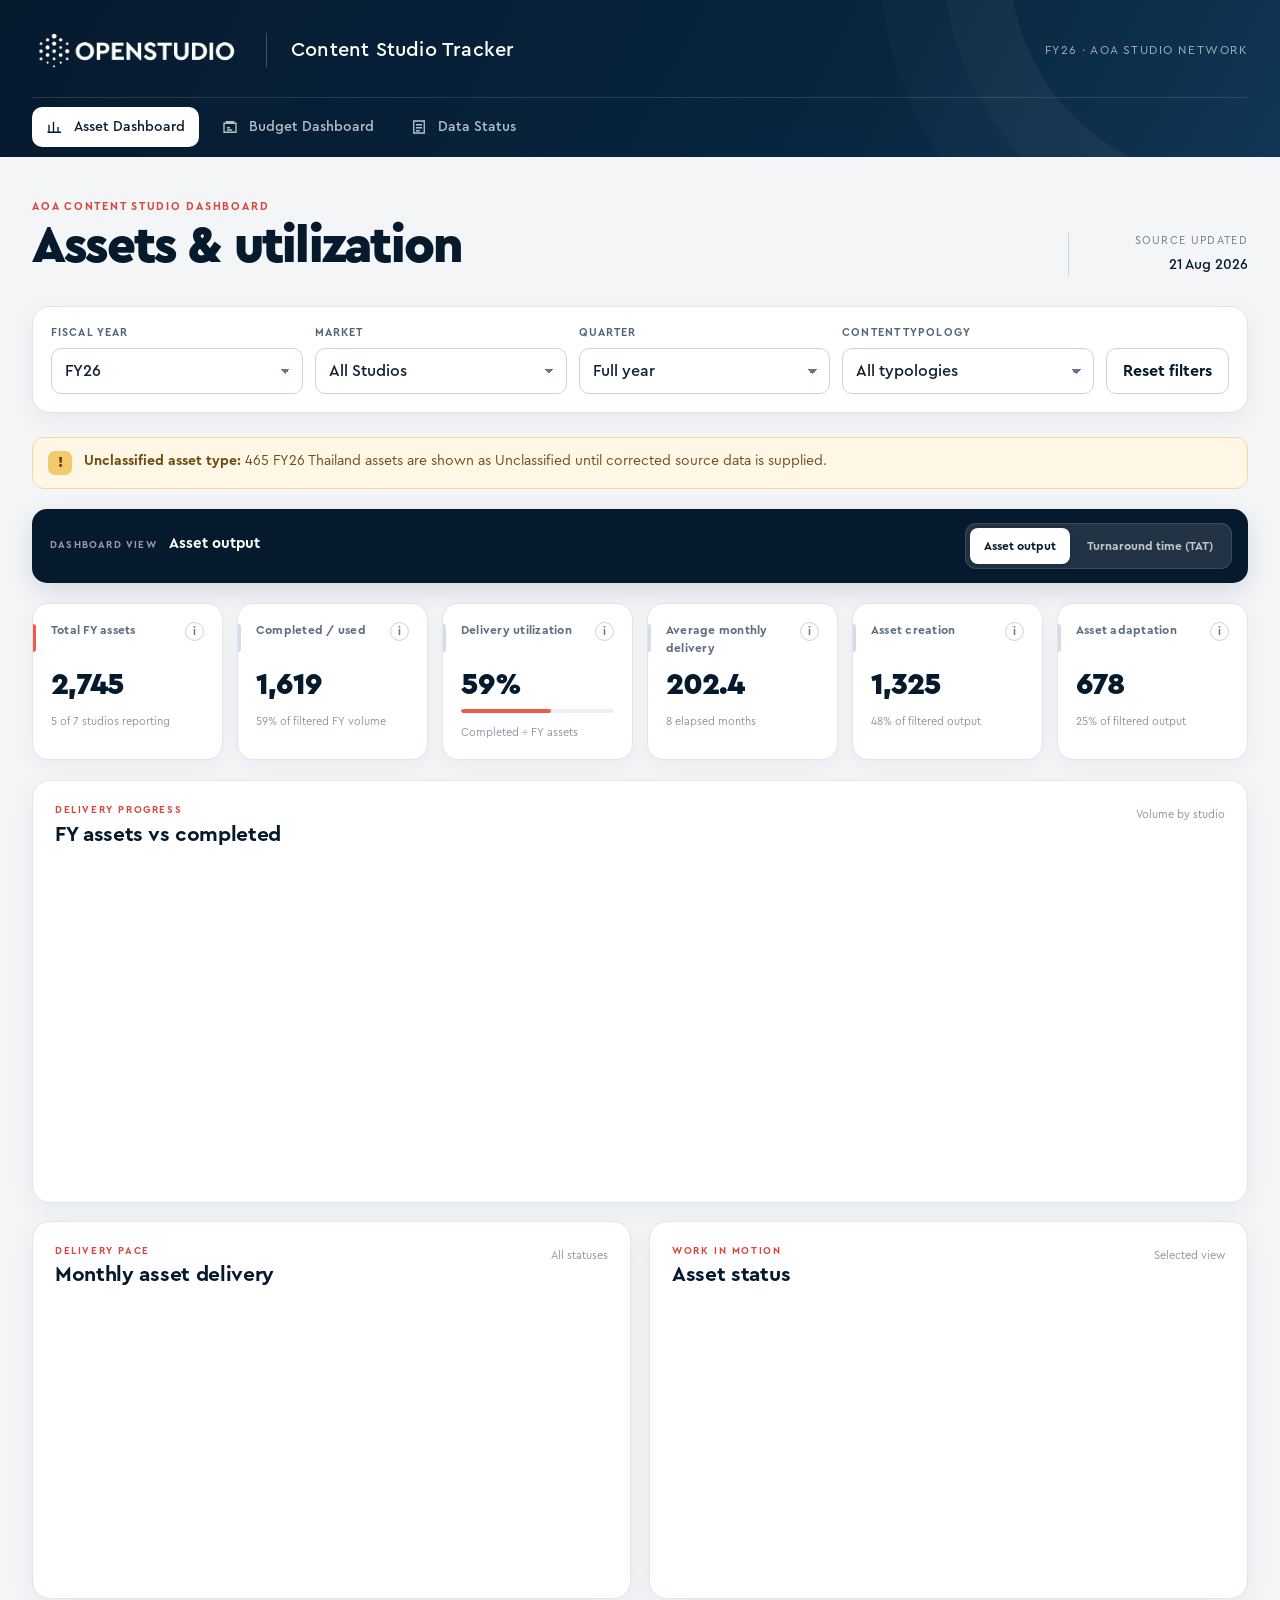
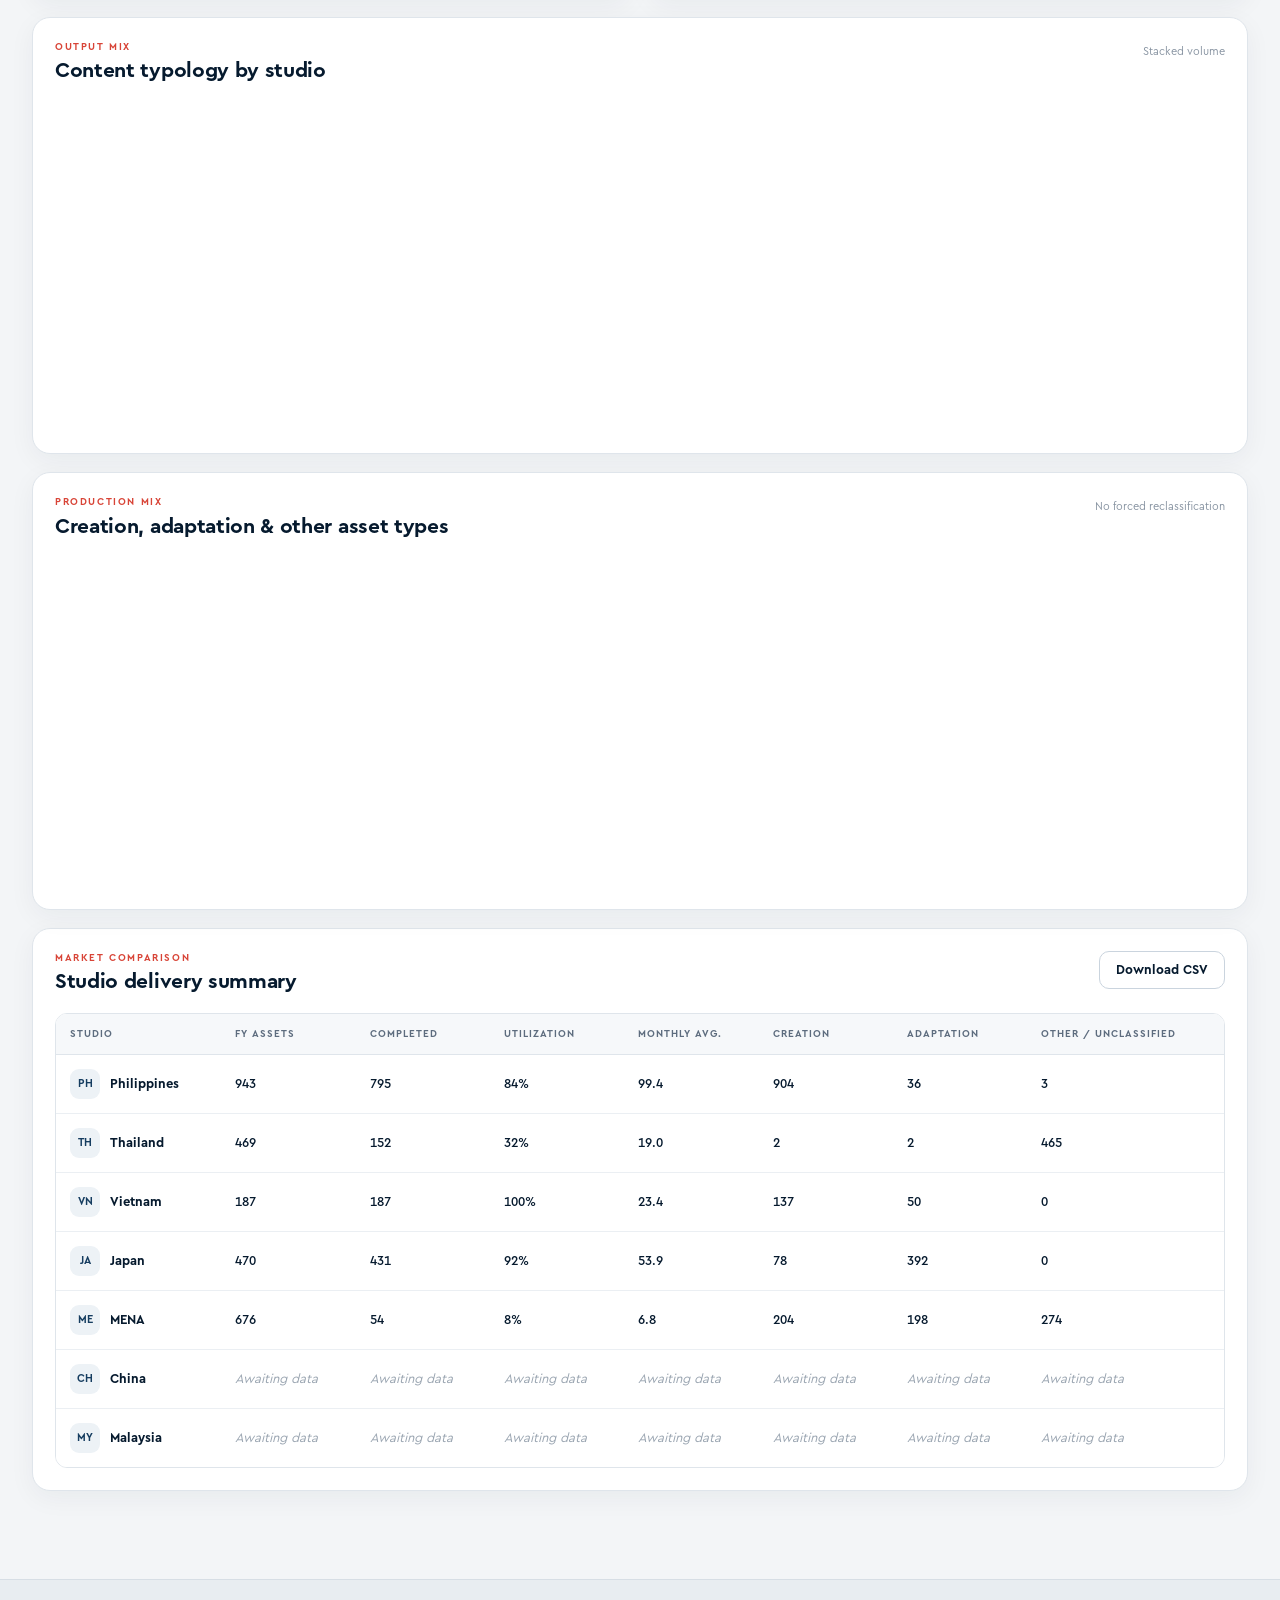
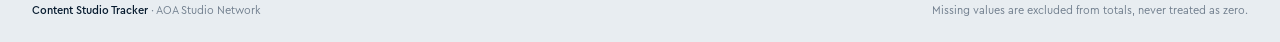
==== commit c586d1de: "Update index.html" ====
--- a/index.html
+++ b/index.html
@@ -15,7 +15,7 @@
       <div>
         <p class="eyebrow">AOA Content Studio Dashboard</p>
         <h1>Assets &amp; utilization</h1>
-        <p class="intro-copy">Track delivery progress, output mix and how each studio is using its FY26 asset volume.</p>
+        <p class="intro-copy"></p>
       </div>
       <div class="updated-block"><span>Source updated</span><strong id="source-updated">—</strong></div>
     </section>
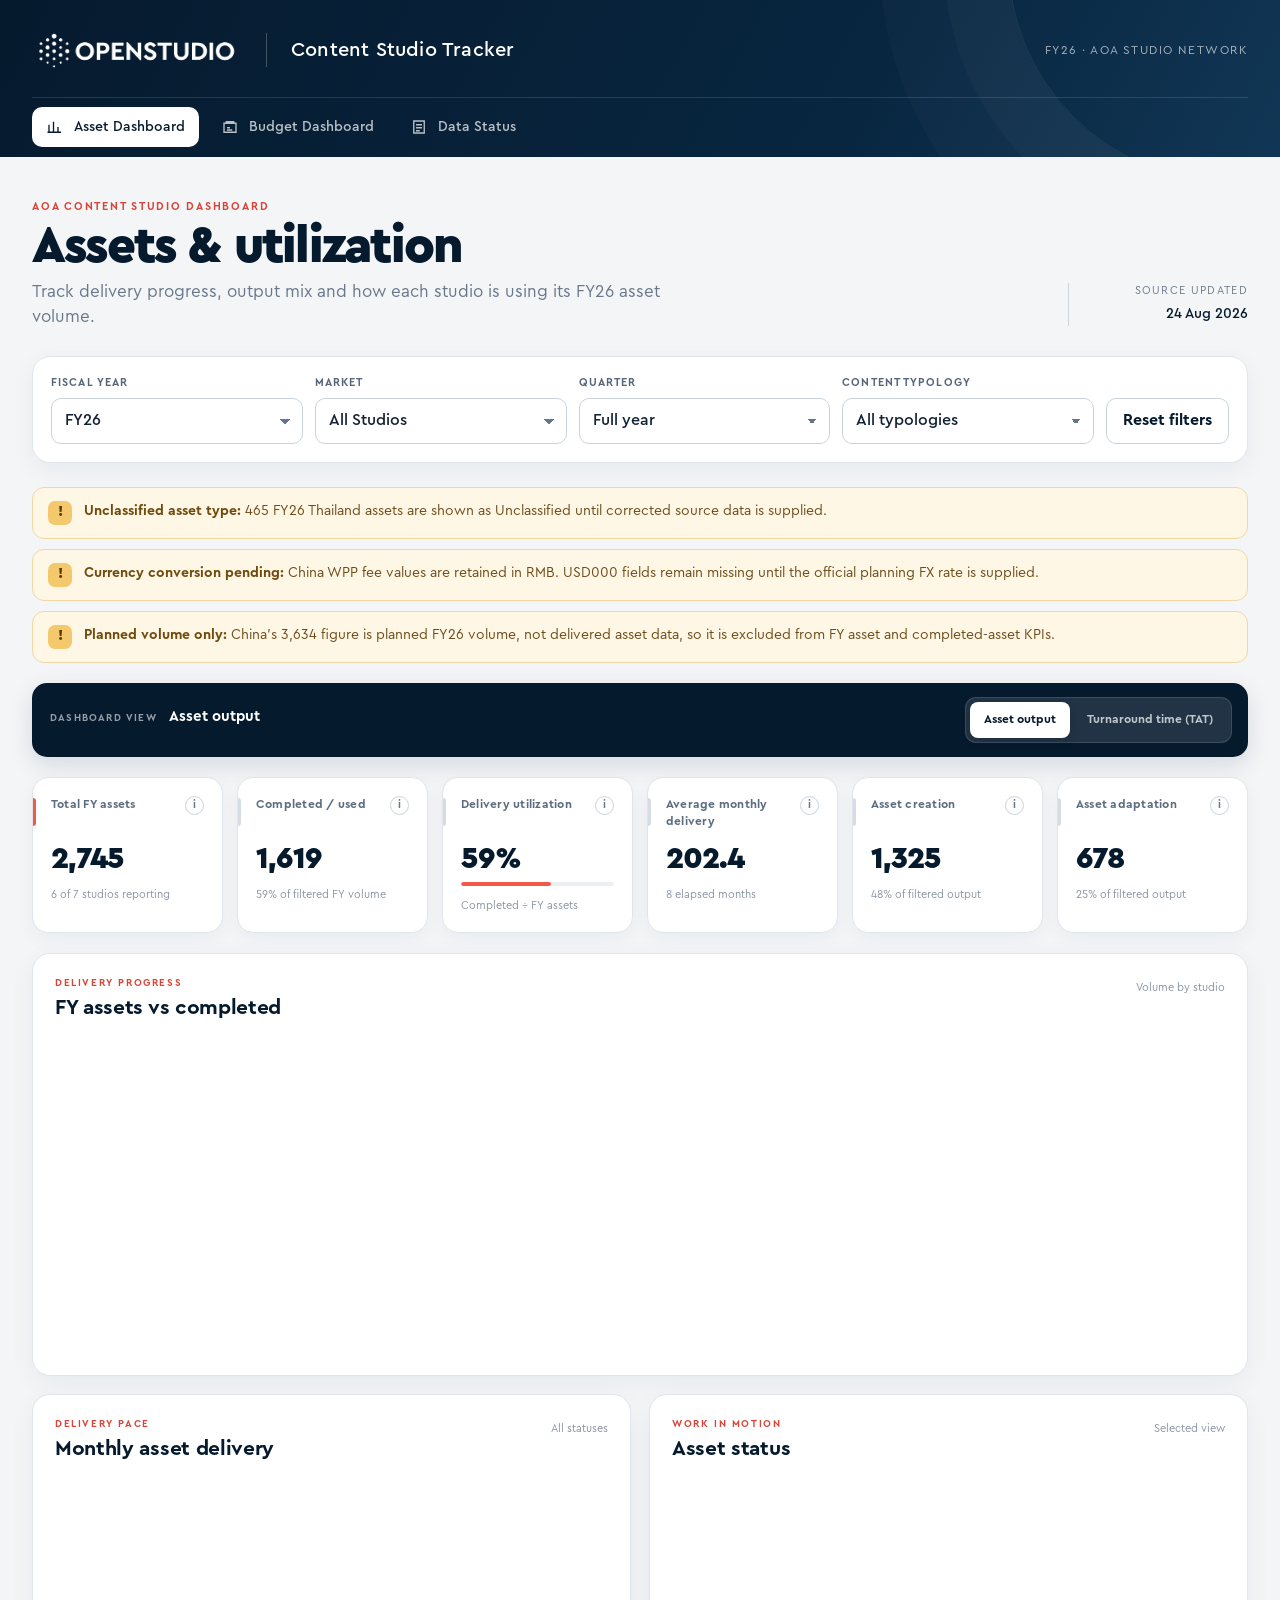
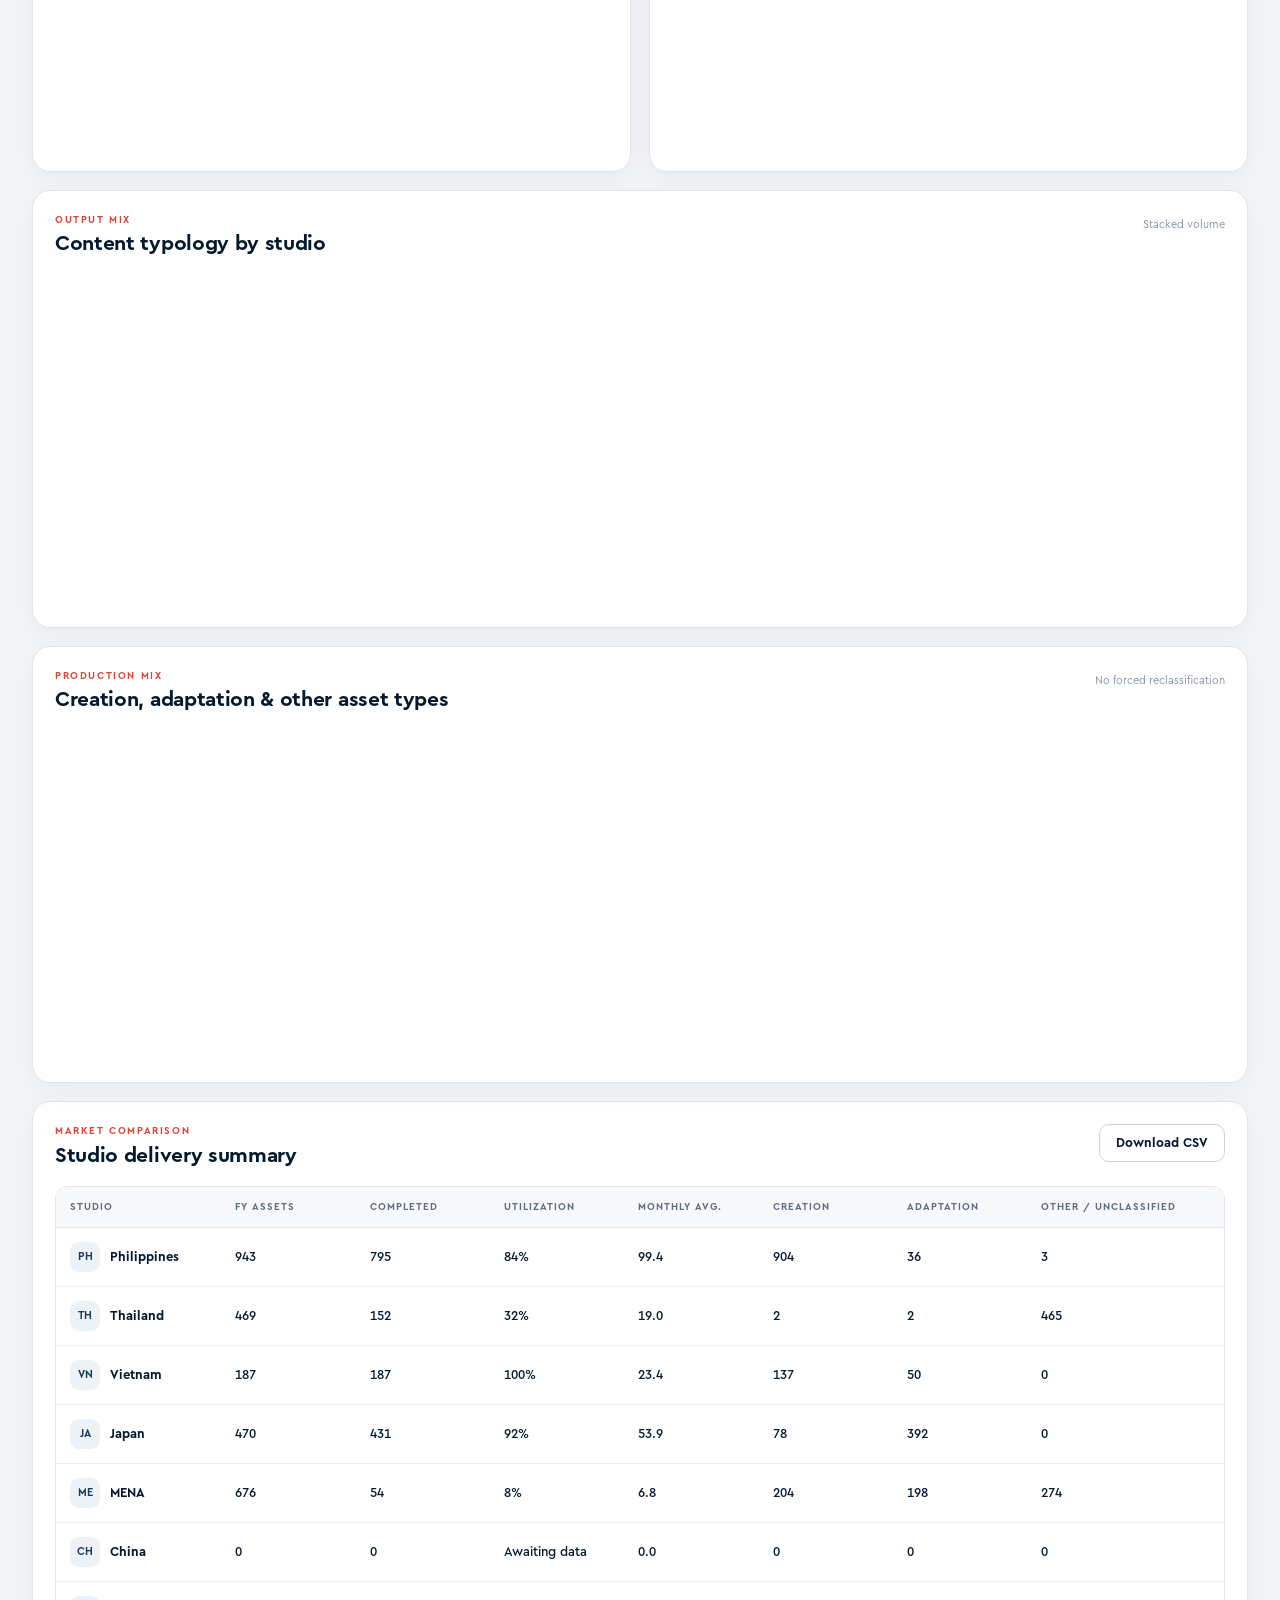
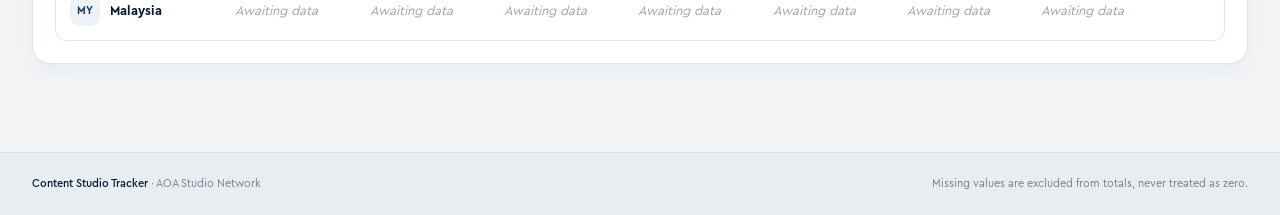
==== commit ad276343: "Add files via upload" ====
--- a/index.html
+++ b/index.html
@@ -15,7 +15,7 @@
       <div>
         <p class="eyebrow">AOA Content Studio Dashboard</p>
         <h1>Assets &amp; utilization</h1>
-        <p class="intro-copy"></p>
+        <p class="intro-copy">Track delivery progress, output mix and how each studio is using its FY26 asset volume.</p>
       </div>
       <div class="updated-block"><span>Source updated</span><strong id="source-updated">—</strong></div>
     </section>
@@ -42,7 +42,7 @@
       <div id="asset-view">
 
       <section class="kpi-grid" aria-label="Asset performance summary">
-        <article class="kpi-card kpi-primary"><div class="kpi-top"><span>Total FY assets</span><button class="info-button" data-tip="Assets with a valid delivery date in the selected fiscal year." aria-label="About total FY assets">i</button></div><strong id="kpi-total-assets">—</strong><small id="kpi-total-context">Selected view</small></article>
+        <article class="kpi-card kpi-primary"><div class="kpi-top"><span id="kpi-total-label">Total FY assets</span><button class="info-button" data-tip="Delivered asset totals use dated tracker records. A confirmed plan is shown separately when delivery data is not yet available." aria-label="About total FY assets">i</button></div><strong id="kpi-total-assets">—</strong><small id="kpi-total-context">Selected view</small></article>
         <article class="kpi-card"><div class="kpi-top"><span>Completed / used</span><button class="info-button" data-tip="Assets marked Completed in the selected fiscal year and filters." aria-label="About completed assets">i</button></div><strong id="kpi-completed">—</strong><small id="kpi-completed-context">Of FY volume</small></article>
         <article class="kpi-card"><div class="kpi-top"><span>Delivery utilization</span><button class="info-button" data-tip="Completed assets divided by total FY assets." aria-label="About delivery utilization">i</button></div><strong id="kpi-utilization">—</strong><div class="mini-progress"><span id="utilization-bar"></span></div><small>Completed ÷ FY assets</small></article>
         <article class="kpi-card"><div class="kpi-top"><span>Average monthly delivery</span><button class="info-button" data-tip="Completed assets divided by elapsed months in the selected fiscal year; historical years use 12 months." aria-label="About monthly average">i</button></div><strong id="kpi-monthly-average">—</strong><small id="kpi-month-context">Across elapsed months</small></article>
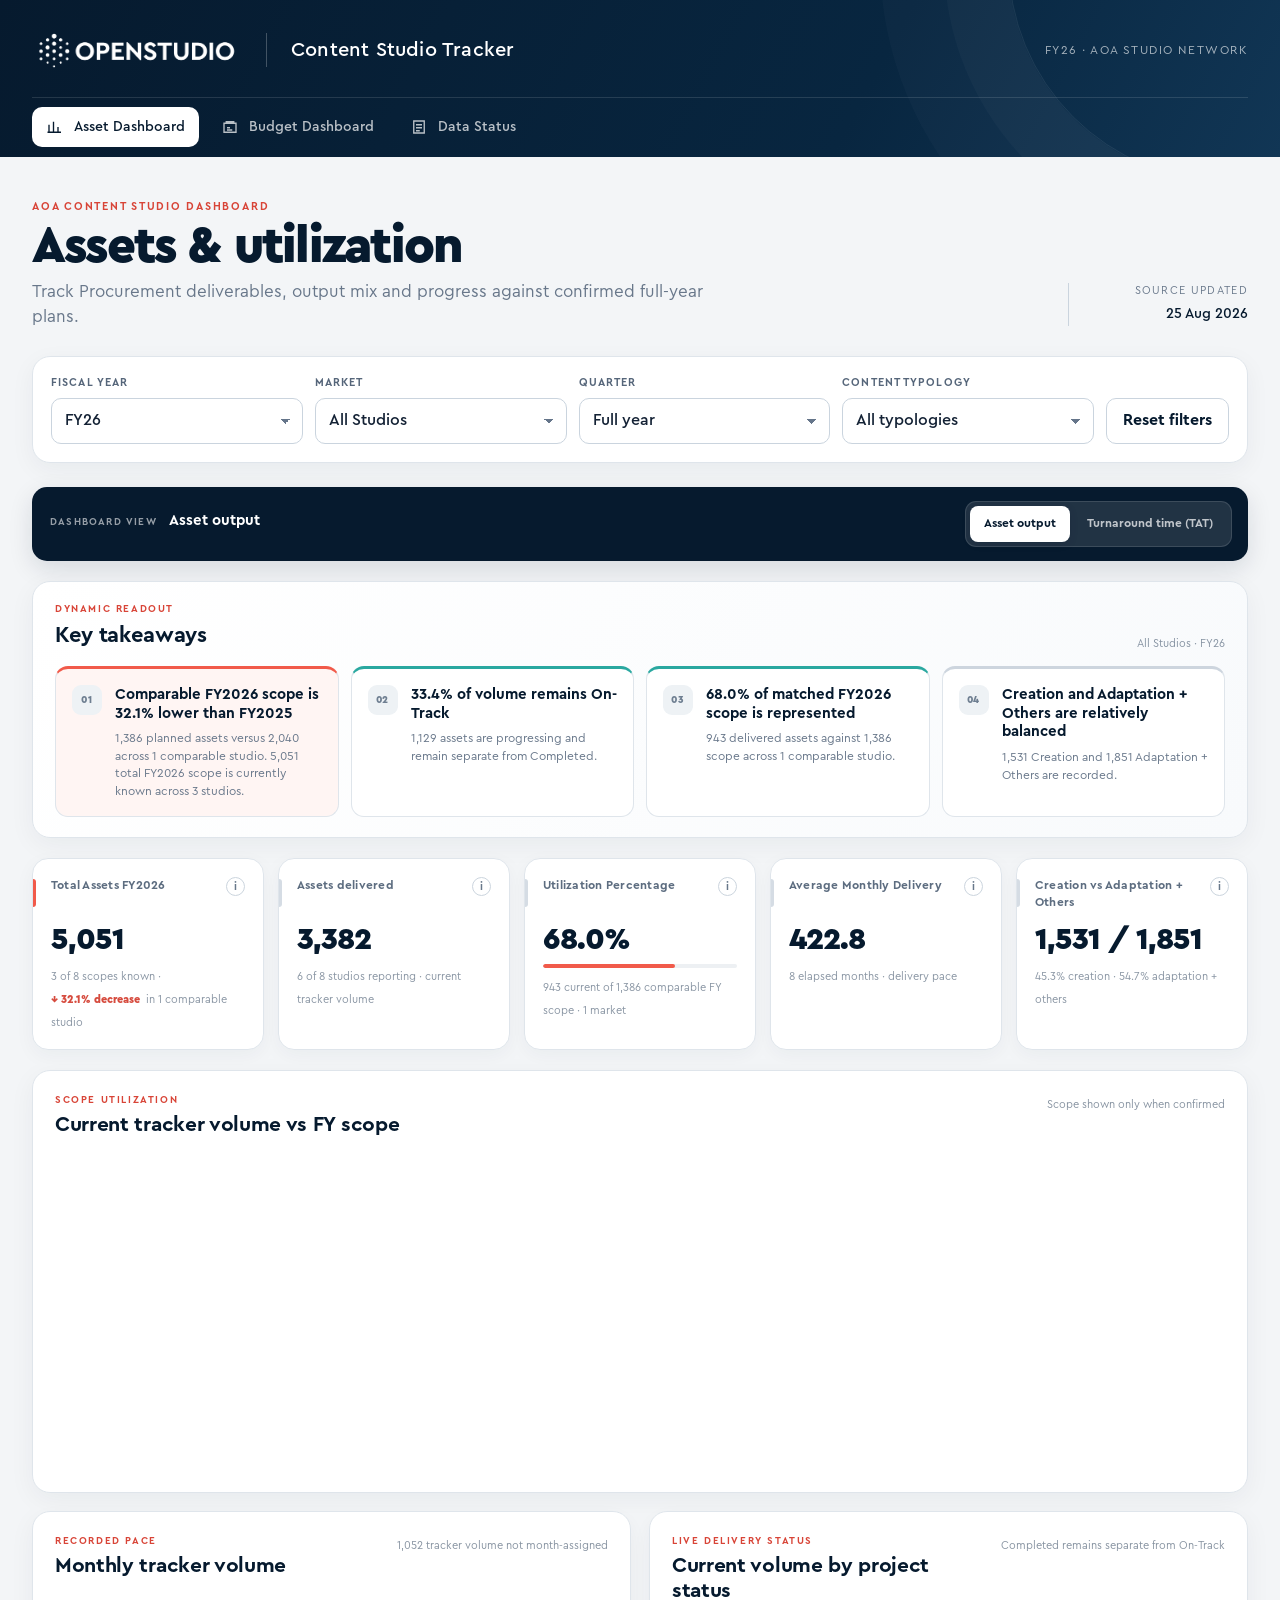
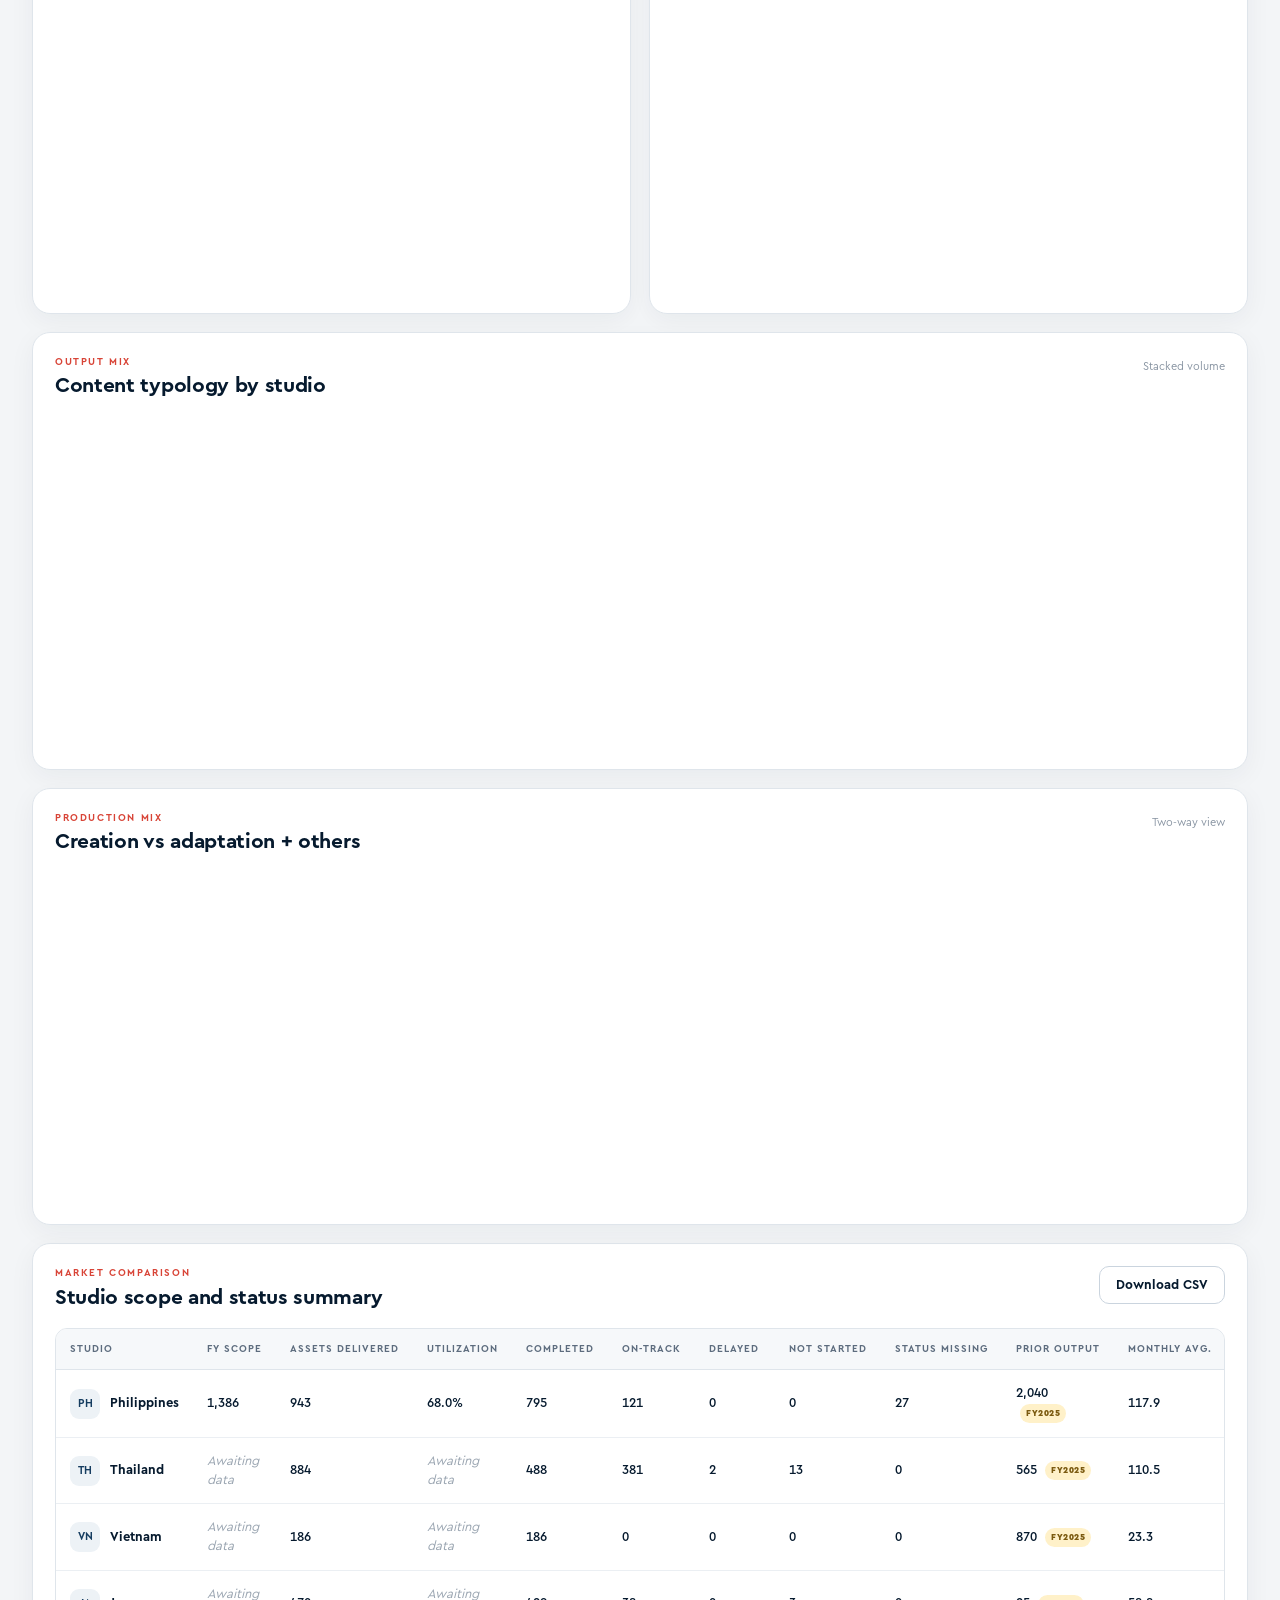
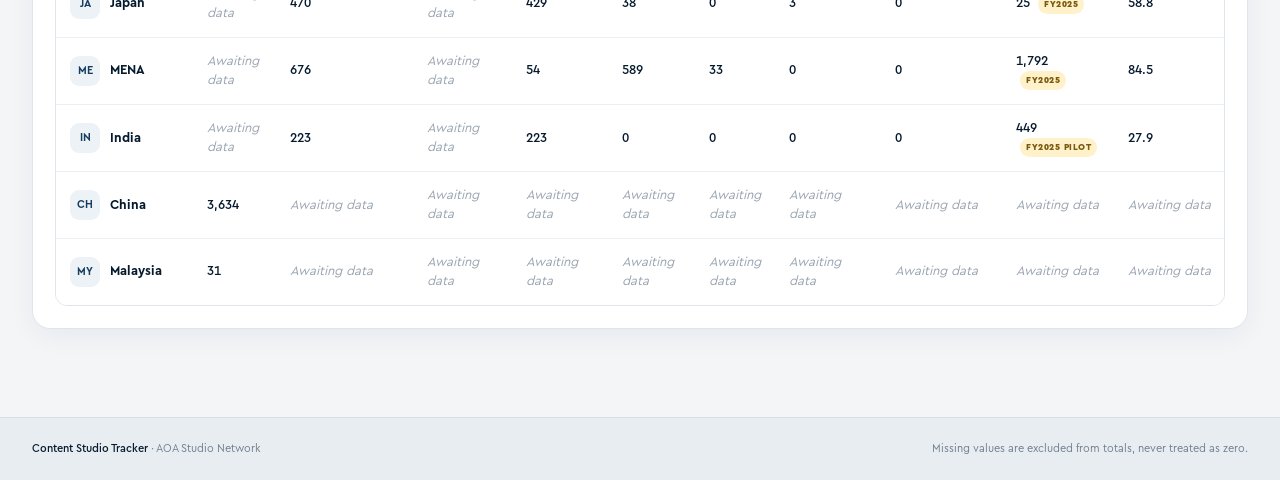
==== commit ceccad09: "Add files via upload" ====
--- a/index.html
+++ b/index.html
@@ -15,7 +15,7 @@
       <div>
         <p class="eyebrow">AOA Content Studio Dashboard</p>
         <h1>Assets &amp; utilization</h1>
-        <p class="intro-copy">Track delivery progress, output mix and how each studio is using its FY26 asset volume.</p>
+        <p class="intro-copy">Track Procurement deliverables, output mix and progress against confirmed full-year plans.</p>
       </div>
       <div class="updated-block"><span>Source updated</span><strong id="source-updated">—</strong></div>
     </section>
@@ -26,8 +26,6 @@
     <section id="error-state" class="state-card state-error" hidden></section>
 
     <div id="dashboard-content" hidden>
-      <section id="quality-alerts" class="alert-stack" aria-label="Data quality notices"></section>
-
       <section class="dashboard-view-switch" aria-label="Asset dashboard view">
         <div>
           <span class="switch-label">Dashboard view</span>
@@ -39,43 +37,50 @@
         </div>
       </section>
 
+      <section id="insights-panel" class="insights-panel" aria-labelledby="insights-title">
+        <div class="insights-heading">
+          <div><p class="panel-kicker">Dynamic readout</p><h2 id="insights-title">Key takeaways</h2></div>
+          <span id="insights-context">Updates with filters</span>
+        </div>
+        <div id="asset-insights" class="insights-grid" aria-live="polite"></div>
+      </section>
+
       <div id="asset-view">
 
-      <section class="kpi-grid" aria-label="Asset performance summary">
-        <article class="kpi-card kpi-primary"><div class="kpi-top"><span id="kpi-total-label">Total FY assets</span><button class="info-button" data-tip="Delivered asset totals use dated tracker records. A confirmed plan is shown separately when delivery data is not yet available." aria-label="About total FY assets">i</button></div><strong id="kpi-total-assets">—</strong><small id="kpi-total-context">Selected view</small></article>
-        <article class="kpi-card"><div class="kpi-top"><span>Completed / used</span><button class="info-button" data-tip="Assets marked Completed in the selected fiscal year and filters." aria-label="About completed assets">i</button></div><strong id="kpi-completed">—</strong><small id="kpi-completed-context">Of FY volume</small></article>
-        <article class="kpi-card"><div class="kpi-top"><span>Delivery utilization</span><button class="info-button" data-tip="Completed assets divided by total FY assets." aria-label="About delivery utilization">i</button></div><strong id="kpi-utilization">—</strong><div class="mini-progress"><span id="utilization-bar"></span></div><small>Completed ÷ FY assets</small></article>
-        <article class="kpi-card"><div class="kpi-top"><span>Average monthly delivery</span><button class="info-button" data-tip="Completed assets divided by elapsed months in the selected fiscal year; historical years use 12 months." aria-label="About monthly average">i</button></div><strong id="kpi-monthly-average">—</strong><small id="kpi-month-context">Across elapsed months</small></article>
-        <article class="kpi-card"><div class="kpi-top"><span>Asset creation</span><button class="info-button" data-tip="Assets explicitly classified as Asset Creation. Other asset types remain separate." aria-label="About asset creation">i</button></div><strong id="kpi-creation">—</strong><small id="kpi-creation-share">—</small></article>
-        <article class="kpi-card"><div class="kpi-top"><span>Asset adaptation</span><button class="info-button" data-tip="Assets explicitly classified as Asset Adaptation. Localization and transcreation are not included." aria-label="About asset adaptation">i</button></div><strong id="kpi-adaptation">—</strong><small id="kpi-adaptation-share">—</small></article>
+      <section class="kpi-grid asset-kpi-grid" aria-label="Asset performance summary">
+        <article id="fy-scope-card" class="kpi-card kpi-primary"><div class="kpi-top"><span>Total Assets FY2026</span><button class="info-button" data-tip="The confirmed full-year planned asset scope. A missing plan remains Awaiting data and is never treated as zero." aria-label="About total assets FY2026">i</button></div><strong id="kpi-fy-scope">—</strong><small id="kpi-fy-scope-context">Confirmed full-year scope</small></article>
+        <article class="kpi-card"><div class="kpi-top"><span>Assets delivered</span><button class="info-button" data-tip="All Procurement quantities currently recorded in the tracker, across Completed, On-Track, Delayed, Not Started and unclassified statuses." aria-label="About assets delivered">i</button></div><strong id="kpi-delivered">—</strong><small id="kpi-delivered-context">Selected view</small></article>
+        <article class="kpi-card"><div class="kpi-top"><span>Utilization Percentage</span><button class="info-button" data-tip="Assets delivered divided by confirmed full-year scope. It remains unavailable until both figures are supplied." aria-label="About utilization percentage">i</button></div><strong id="kpi-utilization">—</strong><div class="mini-progress"><span id="utilization-bar"></span></div><small id="kpi-utilization-context">Delivered ÷ FY scope</small></article>
+        <article class="kpi-card"><div class="kpi-top"><span>Average Monthly Delivery</span><button class="info-button" data-tip="Assets delivered divided by elapsed reporting months. This is a pace indicator, not a full-year forecast." aria-label="About average monthly delivery">i</button></div><strong id="kpi-monthly-average">—</strong><small id="kpi-month-context">Across elapsed months</small></article>
+        <article class="kpi-card"><div class="kpi-top"><span>Creation vs Adaptation + Others</span><button class="info-button" data-tip="Creation compared with adaptation plus localization, transcreation, compositioning, versioning and unclassified output." aria-label="About creation versus adaptation and others">i</button></div><strong id="kpi-creation-mix">—</strong><small id="kpi-creation-mix-context">Creation / Adaptation + Others</small></article>
       </section>
 
       <section class="chart-grid">
         <article class="panel panel-wide">
-          <div class="panel-heading"><div><p class="panel-kicker">Delivery progress</p><h2>FY assets vs completed</h2></div><span class="legend-note">Volume by studio</span></div>
-          <div class="chart-wrap chart-medium"><canvas id="assets-completed-chart" aria-label="FY assets versus completed assets by studio"></canvas></div>
+          <div class="panel-heading"><div><p class="panel-kicker">Scope utilization</p><h2>Current tracker volume vs FY scope</h2></div><span class="legend-note">Scope shown only when confirmed</span></div>
+          <div class="chart-wrap chart-medium"><canvas id="assets-completed-chart" aria-label="Current tracker volume versus full-year scope by studio"></canvas></div>
         </article>
         <article class="panel">
-          <div class="panel-heading"><div><p class="panel-kicker">Delivery pace</p><h2>Monthly asset delivery</h2></div><span class="legend-note">All statuses</span></div>
-          <div class="chart-wrap"><canvas id="monthly-chart" aria-label="Monthly asset delivery trend"></canvas></div>
+          <div class="panel-heading"><div><p class="panel-kicker">Recorded pace</p><h2>Monthly tracker volume</h2></div><span id="monthly-chart-note" class="legend-note">Dated records only</span></div>
+          <div class="chart-wrap"><canvas id="monthly-chart" aria-label="Monthly tracker volume trend"></canvas></div>
         </article>
         <article class="panel">
-          <div class="panel-heading"><div><p class="panel-kicker">Work in motion</p><h2>Asset status</h2></div><span class="legend-note">Selected view</span></div>
-          <div class="chart-wrap"><canvas id="status-chart" aria-label="Asset status breakdown"></canvas></div>
+          <div class="panel-heading"><div><p class="panel-kicker">Live delivery status</p><h2>Current volume by project status</h2></div><span class="legend-note">Completed remains separate from On-Track</span></div>
+          <div class="chart-wrap"><canvas id="status-chart" aria-label="Current tracker volume by project status"></canvas></div>
         </article>
         <article class="panel panel-wide">
           <div class="panel-heading"><div><p class="panel-kicker">Output mix</p><h2>Content typology by studio</h2></div><span class="legend-note">Stacked volume</span></div>
           <div class="chart-wrap chart-large"><canvas id="typology-chart" aria-label="Content typology volume by studio"></canvas></div>
         </article>
         <article class="panel panel-wide">
-          <div class="panel-heading"><div><p class="panel-kicker">Production mix</p><h2>Creation, adaptation &amp; other asset types</h2></div><span class="legend-note">No forced reclassification</span></div>
-          <div class="chart-wrap chart-large"><canvas id="asset-type-chart" aria-label="Asset creation, adaptation and other asset types by studio"></canvas></div>
+          <div class="panel-heading"><div><p class="panel-kicker">Production mix</p><h2>Creation vs adaptation + others</h2></div><span class="legend-note">Two-way view</span></div>
+          <div class="chart-wrap chart-large"><canvas id="asset-type-chart" aria-label="Asset creation versus adaptation and others by studio"></canvas></div>
         </article>
       </section>
 
       <section class="panel table-panel">
-        <div class="panel-heading"><div><p class="panel-kicker">Market comparison</p><h2>Studio delivery summary</h2></div><button id="download-assets" class="secondary-button" type="button">Download CSV</button></div>
-        <div class="table-scroll"><table><thead><tr><th>Studio</th><th>FY assets</th><th>Completed</th><th>Utilization</th><th>Monthly avg.</th><th>Creation</th><th>Adaptation</th><th>Other / unclassified</th></tr></thead><tbody id="market-comparison-body"></tbody></table></div>
+        <div class="panel-heading"><div><p class="panel-kicker">Market comparison</p><h2>Studio scope and status summary</h2></div><button id="download-assets" class="secondary-button" type="button">Download CSV</button></div>
+        <div class="table-scroll"><table><thead><tr><th>Studio</th><th>FY scope</th><th>Assets delivered</th><th>Utilization</th><th>Completed</th><th>On-Track</th><th>Delayed</th><th>Not Started</th><th>Status missing</th><th>Prior output</th><th>Monthly avg.</th><th>Creation</th><th>Adaptation + Others</th></tr></thead><tbody id="market-comparison-body"></tbody></table></div>
       </section>
       </div>
 
@@ -142,6 +147,7 @@
   <script src="./js/config.js"></script>
   <script src="./js/data-source.js"></script>
   <script src="./js/calculations.js"></script>
+  <script src="./js/insights.js"></script>
   <script src="./js/shared-ui.js"></script>
   <script src="./js/assets-dashboard.js"></script>
 </body>
--- a/css/styles.css
+++ b/css/styles.css
@@ -96,6 +96,22 @@
 .segmented-control.compact .segment-button:hover{background:#e3e9ee;color:var(--navy)}
 .segmented-control.compact .segment-button.active{background:var(--navy);color:#fff}
 
+.insights-panel{margin:0 0 20px;padding:20px 22px;background:linear-gradient(120deg,#fff 0%,#f8fafc 100%);border:1px solid var(--line);border-radius:var(--radius);box-shadow:0 7px 26px rgba(20,44,68,.05)}
+.insights-heading{display:flex;align-items:flex-end;justify-content:space-between;gap:20px;margin-bottom:14px}
+.insights-heading h2{margin:0;color:var(--navy);font-size:22px;letter-spacing:-.015em}
+.insights-heading>span{color:#8592a1;font-size:11px;white-space:nowrap}
+.insights-grid{display:grid;grid-template-columns:repeat(4,minmax(0,1fr));gap:12px}
+.insight-item{display:flex;gap:13px;min-height:126px;padding:16px;background:#fff;border:1px solid var(--line);border-top:3px solid #cdd5de;border-radius:13px}
+.insight-rank{flex:none;display:grid;place-items:center;width:30px;height:30px;border-radius:9px;background:#eef2f5;color:#6f7f91;font-size:10px;font-weight:900;letter-spacing:.08em}
+.insight-item strong{display:block;margin:1px 0 7px;color:var(--navy);font-size:15px;line-height:1.25}
+.insight-item p{margin:0;color:var(--muted);font-size:12px;line-height:1.45}
+.insight-positive{border-top-color:var(--green)}
+.insight-attention{border-top-color:var(--coral)}
+.insight-progress{border-top-color:var(--teal)}
+.insight-scope{border-top-color:var(--gold)}
+.insight-increase{border-top-color:var(--green);background:#f3fbf6}
+.insight-decrease{border-top-color:var(--coral);background:#fff5f3}
+
 .tat-explainer{display:grid;grid-template-columns:auto 1fr;gap:20px;align-items:flex-start;margin-bottom:16px;padding:22px 24px;background:linear-gradient(120deg,#eaf3fb 0%,#f7fafc 100%);border:1px solid #c9dfef;border-radius:var(--radius);color:#244d6c}
 .tat-explainer-icon{display:grid;place-items:center;width:52px;height:52px;border-radius:15px;background:var(--navy);color:#fff;font-size:13px;font-weight:900;letter-spacing:.08em;box-shadow:0 8px 20px rgba(6,26,46,.15)}
 .tat-explainer h2{margin:0 0 8px;color:var(--navy);font-size:22px;letter-spacing:-.015em}
@@ -119,15 +135,26 @@
 .notice-banner{display:flex;gap:14px;align-items:flex-start;margin-bottom:20px;padding:16px 18px;background:#eaf3fb;border:1px solid #c8deef;border-radius:14px;color:#234f72}
 .notice-banner p{margin:3px 0 0;font-size:14px;color:#4a6c87}
 .notice-icon{display:grid;place-items:center;flex:none;width:26px;height:26px;border-radius:50%;background:#fff;color:#286b9e;font-weight:700}
+.local-value{color:#8b6514;font-weight:700;white-space:nowrap}
+.value-qualifier{display:inline-flex;margin-left:4px;border-radius:999px;padding:3px 6px;background:#fff1c9;color:#7b5a10;font-size:9px;font-weight:800;text-transform:uppercase;letter-spacing:.06em;vertical-align:middle}
 
 .kpi-grid{display:grid;grid-template-columns:repeat(6,minmax(0,1fr));gap:14px;margin-bottom:20px}
+.asset-kpi-grid{grid-template-columns:repeat(5,minmax(0,1fr))}
+.finance-kpi-grid{grid-template-columns:repeat(4,minmax(0,1fr))}
 .kpi-card{min-height:156px;background:var(--surface);border:1px solid var(--line);border-radius:16px;padding:18px 18px 16px;box-shadow:0 6px 20px rgba(25,48,72,.045);position:relative;overflow:visible}
 .kpi-card:before{content:"";position:absolute;left:0;top:20px;width:3px;height:28px;border-radius:0 3px 3px 0;background:#d5dce4}
 .kpi-card.kpi-primary:before{background:var(--coral)}
+.kpi-card.trend-up:before{background:var(--green)}
+.kpi-card.trend-down:before{background:var(--coral)}
+.kpi-card.trend-flat:before{background:#8995a3}
 .kpi-top{display:flex;align-items:flex-start;justify-content:space-between;gap:8px;color:#5d6d80;font-size:12px;font-weight:700;letter-spacing:.02em;min-height:38px}
 .kpi-card strong{display:block;color:var(--navy);font-size:clamp(28px,2.4vw,39px);line-height:1;margin:10px 0 8px;letter-spacing:-.035em;font-weight:900}
 .kpi-card strong.is-missing{font-size:18px;line-height:1.18;letter-spacing:0;color:#8a96a5;font-weight:500;margin-top:13px}
 .kpi-card small{color:#8995a3;font-size:11px}
+.trend-copy{display:inline-flex;align-items:center;margin-right:3px;font-weight:800}
+.trend-copy.trend-up{color:var(--green)}
+.trend-copy.trend-down{color:#d64b3e}
+.trend-copy.trend-flat{color:#718094}
 .info-button{position:relative;display:grid;place-items:center;width:19px;height:19px;flex:none;border:1px solid #cbd4dd;border-radius:50%;background:#fff;color:#68788a;font-size:11px;font-weight:700;cursor:help;padding:0}
 .info-button:hover:after,.info-button:focus:after{content:attr(data-tip);position:absolute;z-index:20;right:-7px;top:28px;width:230px;background:var(--navy);color:#fff;padding:10px 12px;border-radius:9px;font-size:11px;line-height:1.4;text-align:left;font-weight:400;box-shadow:var(--shadow)}
 .mini-progress{height:4px;background:#edf0f3;border-radius:4px;overflow:hidden;margin:2px 0 7px}
@@ -194,11 +221,15 @@
 .footer-inner strong{color:var(--navy);font-weight:500}
 
 @media(max-width:1180px){
+  .insights-grid{grid-template-columns:repeat(2,1fr)}
   .kpi-grid{grid-template-columns:repeat(3,1fr)}
+  .asset-kpi-grid{grid-template-columns:repeat(2,1fr)}
+  .finance-kpi-grid{grid-template-columns:repeat(2,1fr)}
   .filter-panel{grid-template-columns:repeat(4,1fr)}
   .reset-button{grid-column:span 4}
 }
 @media(max-width:840px){
+  .insights-grid{grid-template-columns:1fr}
   .header-inner,.page-shell,.footer-inner{width:min(100% - 32px,1440px)}
   .brand-row{align-items:flex-start;flex-direction:column;gap:10px;padding:20px 0 16px}
   .brand-logo{width:175px}
@@ -234,6 +265,8 @@
   .filter-panel{grid-template-columns:1fr;padding:14px}
   .reset-button{grid-column:auto}
   .kpi-grid{grid-template-columns:1fr 1fr;gap:10px}
+  .asset-kpi-grid{grid-template-columns:1fr}
+  .finance-kpi-grid{grid-template-columns:1fr}
   .kpi-card{min-height:142px;padding:15px 14px}
   .kpi-card strong{font-size:30px}
   .kpi-card strong.is-missing{font-size:15px}
@@ -250,4 +283,7 @@
   .method-list{display:grid;gap:10px}
   .tat-controls{padding:14px}
   .scope-toggle{align-items:flex-start}
-}
+  .insights-panel{padding:17px}
+  .insights-heading{align-items:flex-start;flex-direction:column;gap:4px}
+  .insights-heading>span{white-space:normal}
+}
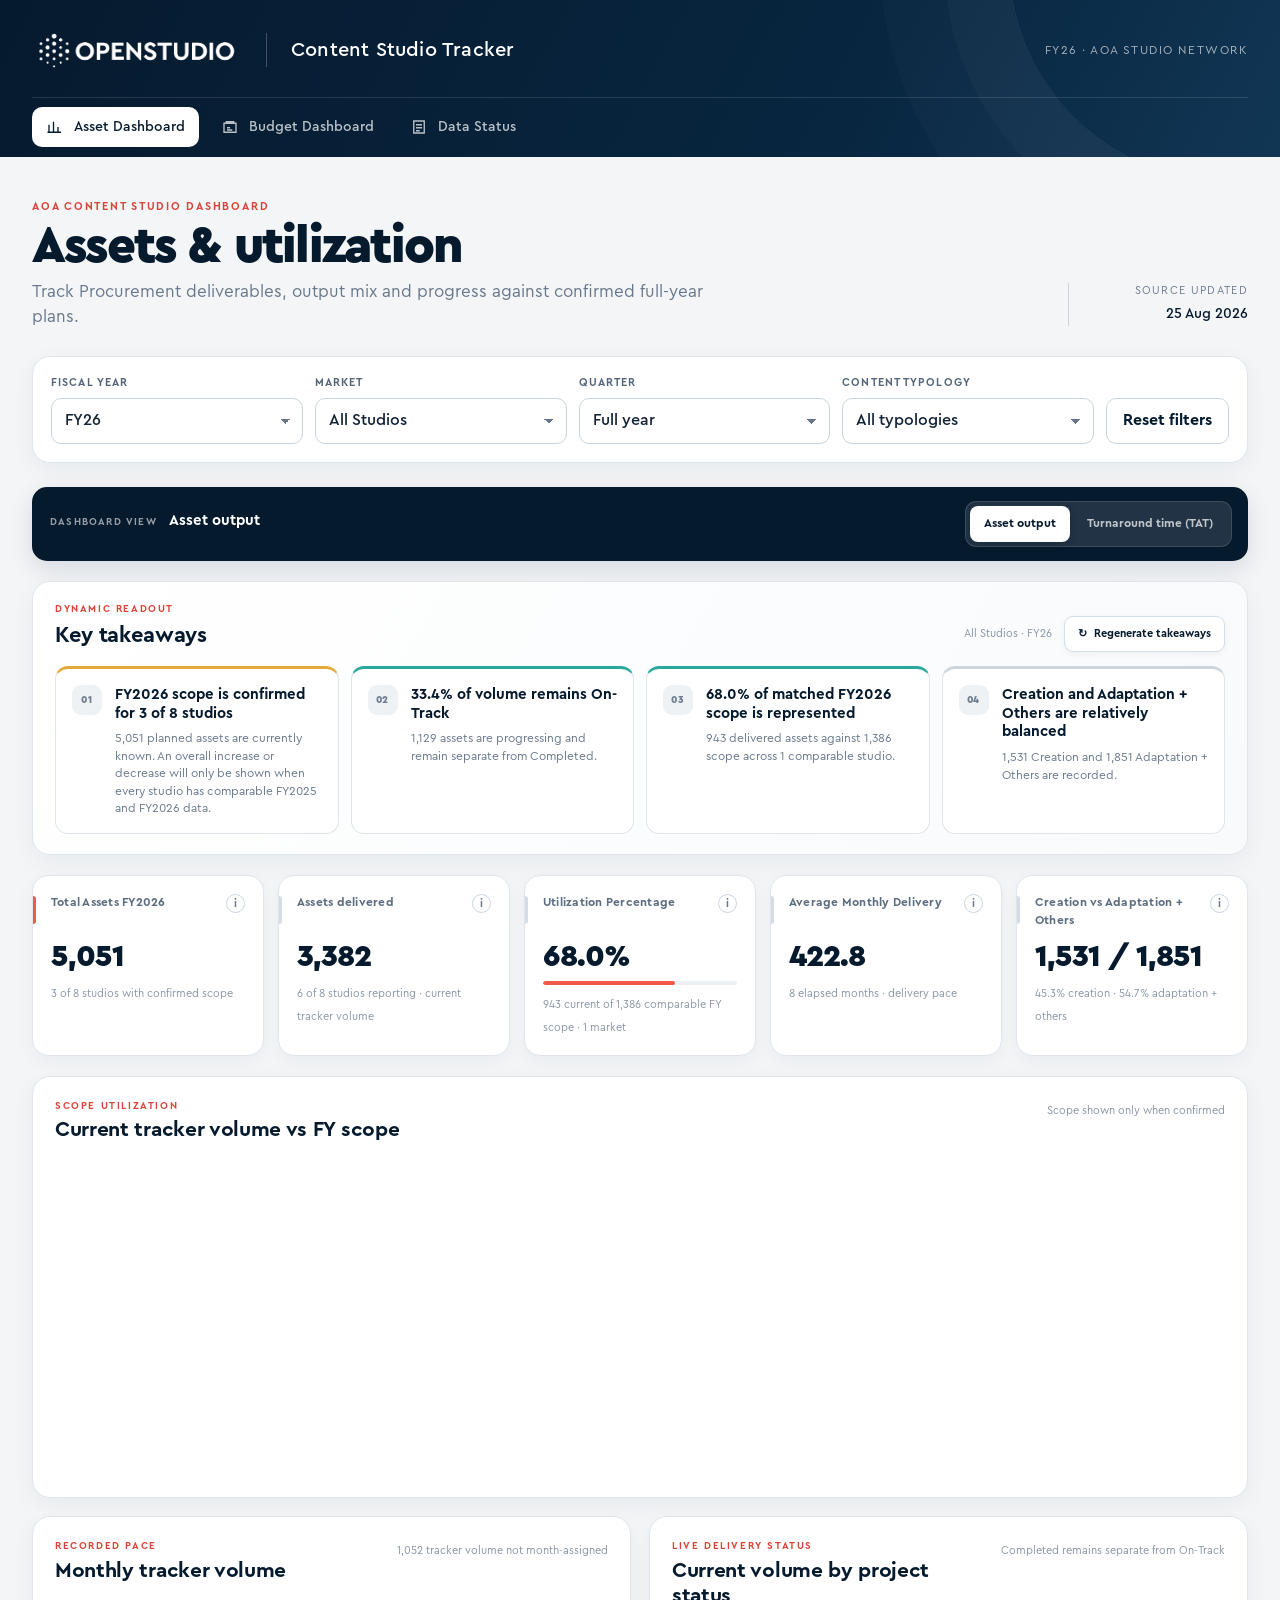
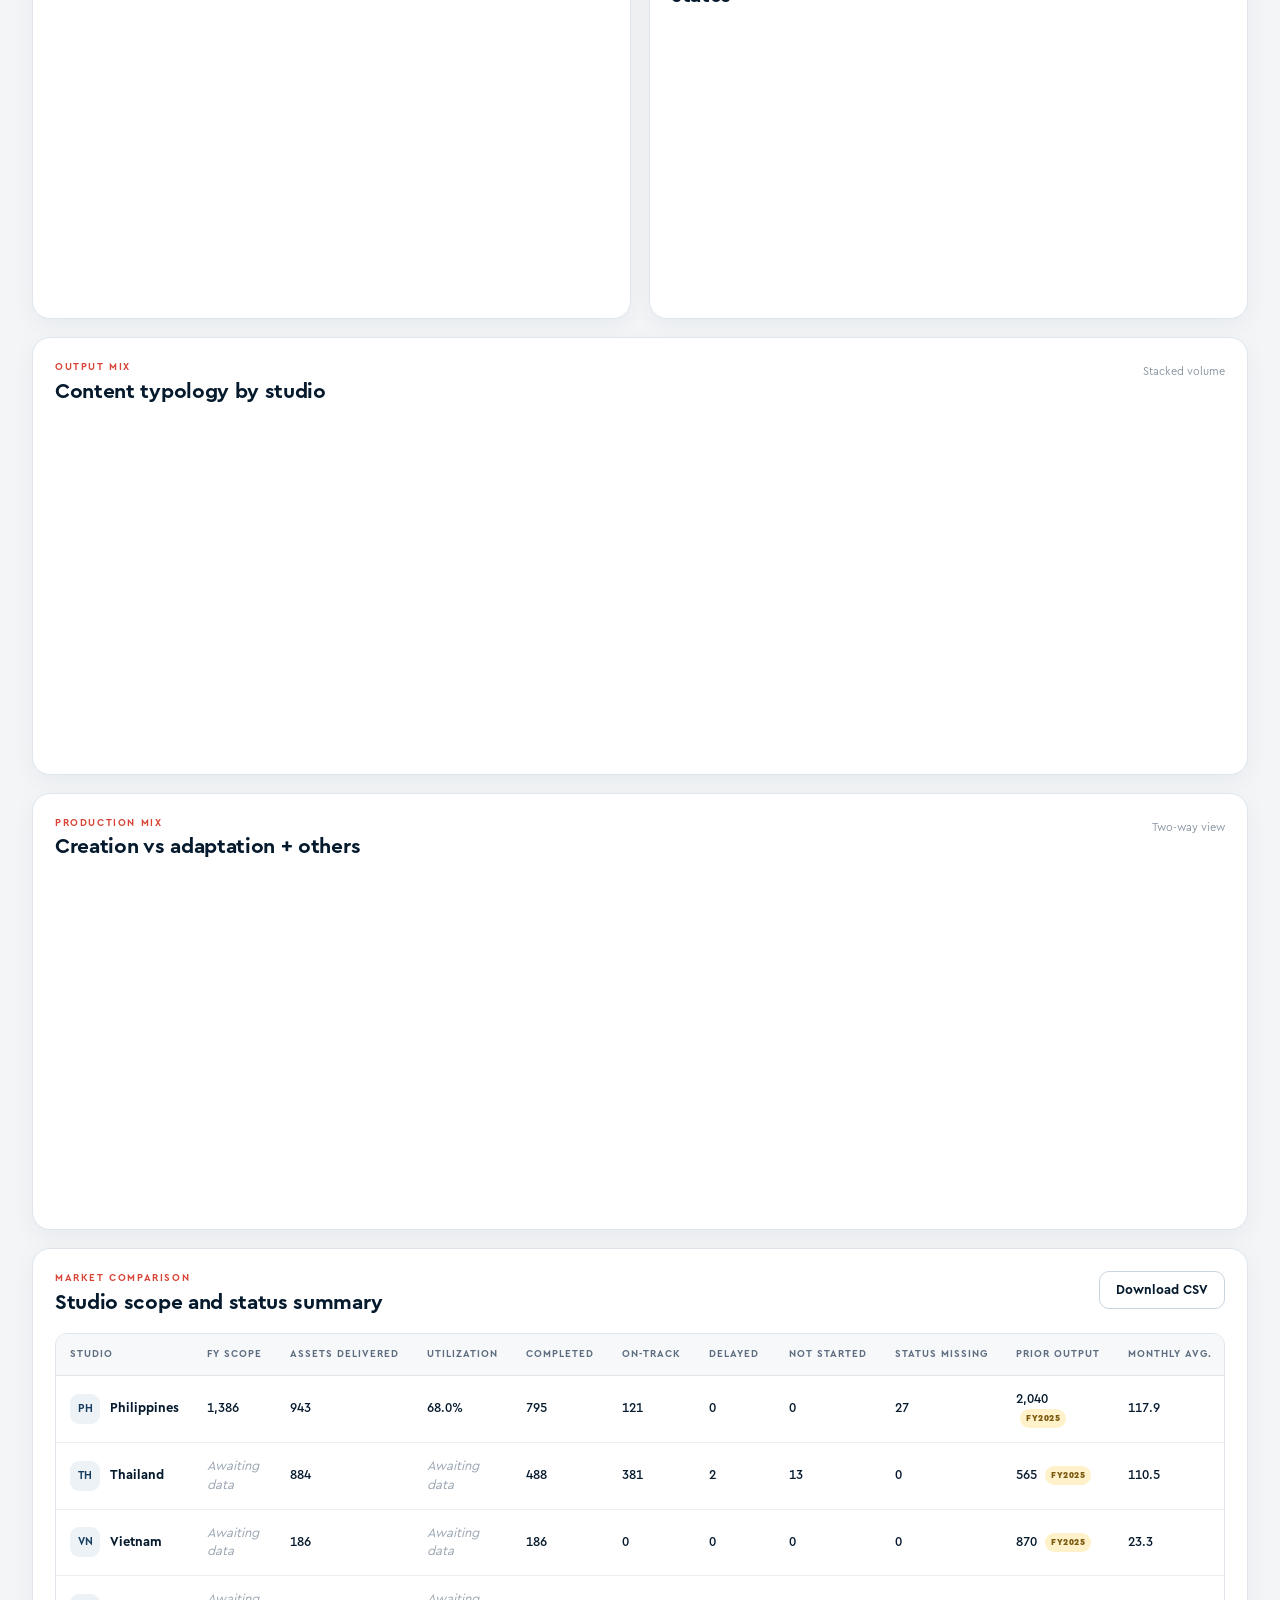
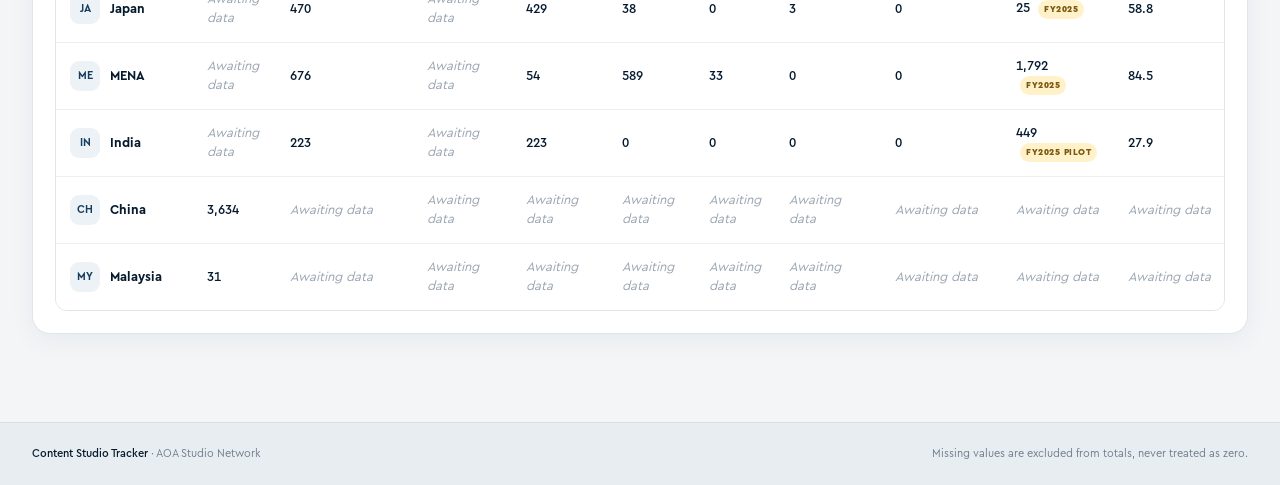
==== commit 6af88eb4: "Add files via upload" ====
--- a/index.html
+++ b/index.html
@@ -40,7 +40,12 @@
       <section id="insights-panel" class="insights-panel" aria-labelledby="insights-title">
         <div class="insights-heading">
           <div><p class="panel-kicker">Dynamic readout</p><h2 id="insights-title">Key takeaways</h2></div>
-          <span id="insights-context">Updates with filters</span>
+          <div class="insights-actions">
+            <span id="insights-context">Updates with filters</span>
+            <button id="regenerate-insights" class="regenerate-button" type="button" aria-label="Regenerate key takeaways">
+              <span aria-hidden="true">↻</span> Regenerate takeaways
+            </button>
+          </div>
         </div>
         <div id="asset-insights" class="insights-grid" aria-live="polite"></div>
       </section>
--- a/css/styles.css
+++ b/css/styles.css
@@ -99,7 +99,13 @@
 .insights-panel{margin:0 0 20px;padding:20px 22px;background:linear-gradient(120deg,#fff 0%,#f8fafc 100%);border:1px solid var(--line);border-radius:var(--radius);box-shadow:0 7px 26px rgba(20,44,68,.05)}
 .insights-heading{display:flex;align-items:flex-end;justify-content:space-between;gap:20px;margin-bottom:14px}
 .insights-heading h2{margin:0;color:var(--navy);font-size:22px;letter-spacing:-.015em}
-.insights-heading>span{color:#8592a1;font-size:11px;white-space:nowrap}
+.insights-actions{display:flex;align-items:center;gap:12px}
+.insights-actions>span{color:#8592a1;font-size:11px;white-space:nowrap}
+.regenerate-button{display:inline-flex;align-items:center;gap:7px;min-height:36px;padding:0 13px;border:1px solid #d5dde5;border-radius:9px;background:#fff;color:var(--navy);font:inherit;font-size:11px;font-weight:700;cursor:pointer;box-shadow:0 2px 7px rgba(20,44,68,.05);transition:border-color .2s ease,background .2s ease,transform .2s ease}
+.regenerate-button:hover{border-color:#9babb9;background:#f4f7f9}
+.regenerate-button:focus-visible{outline:3px solid rgba(38,168,160,.25);outline-offset:2px}
+.regenerate-button.is-spinning span{animation:insight-spin .45s ease}
+@keyframes insight-spin{to{transform:rotate(360deg)}}
 .insights-grid{display:grid;grid-template-columns:repeat(4,minmax(0,1fr));gap:12px}
 .insight-item{display:flex;gap:13px;min-height:126px;padding:16px;background:#fff;border:1px solid var(--line);border-top:3px solid #cdd5de;border-radius:13px}
 .insight-rank{flex:none;display:grid;place-items:center;width:30px;height:30px;border-radius:9px;background:#eef2f5;color:#6f7f91;font-size:10px;font-weight:900;letter-spacing:.08em}
@@ -285,5 +291,7 @@
   .scope-toggle{align-items:flex-start}
   .insights-panel{padding:17px}
   .insights-heading{align-items:flex-start;flex-direction:column;gap:4px}
-  .insights-heading>span{white-space:normal}
-}
+  .insights-actions{align-items:flex-start;flex-direction:column;width:100%;margin-top:5px}
+  .insights-actions>span{white-space:normal}
+  .regenerate-button{width:100%;justify-content:center}
+}
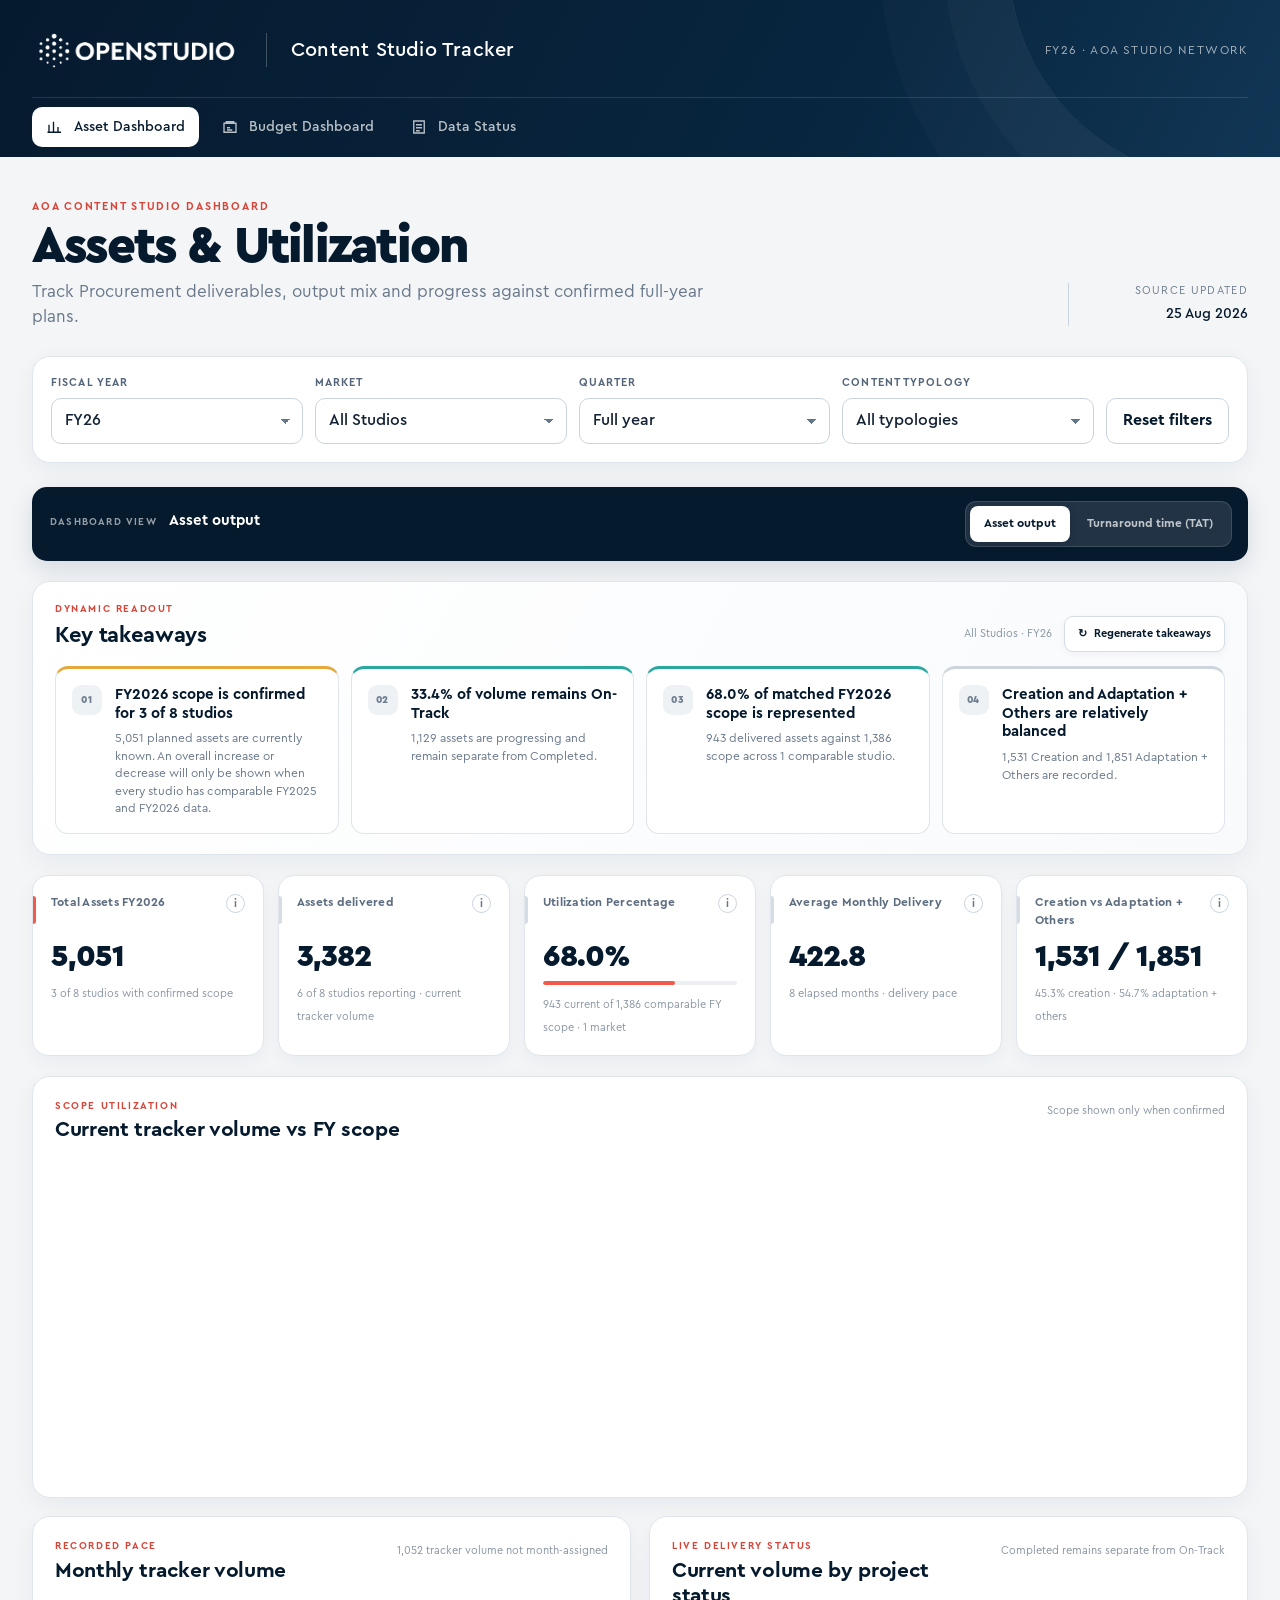
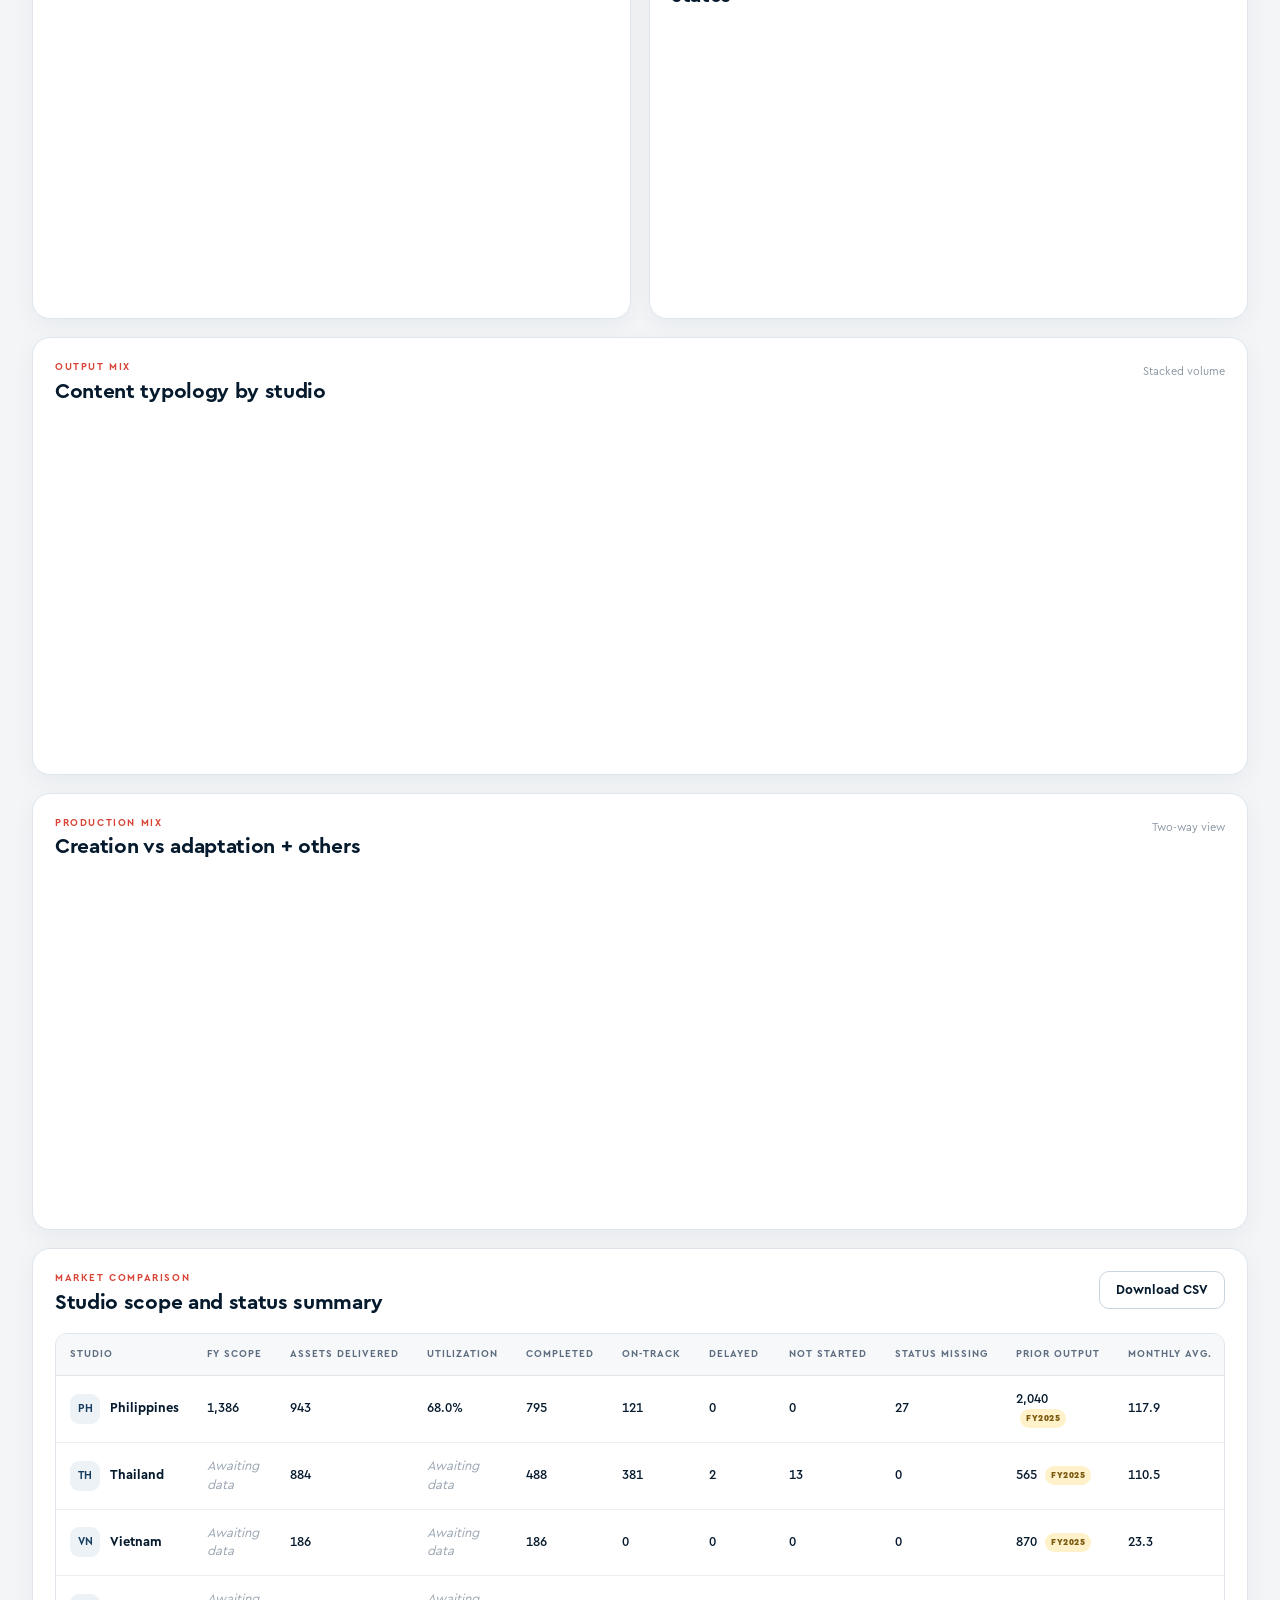
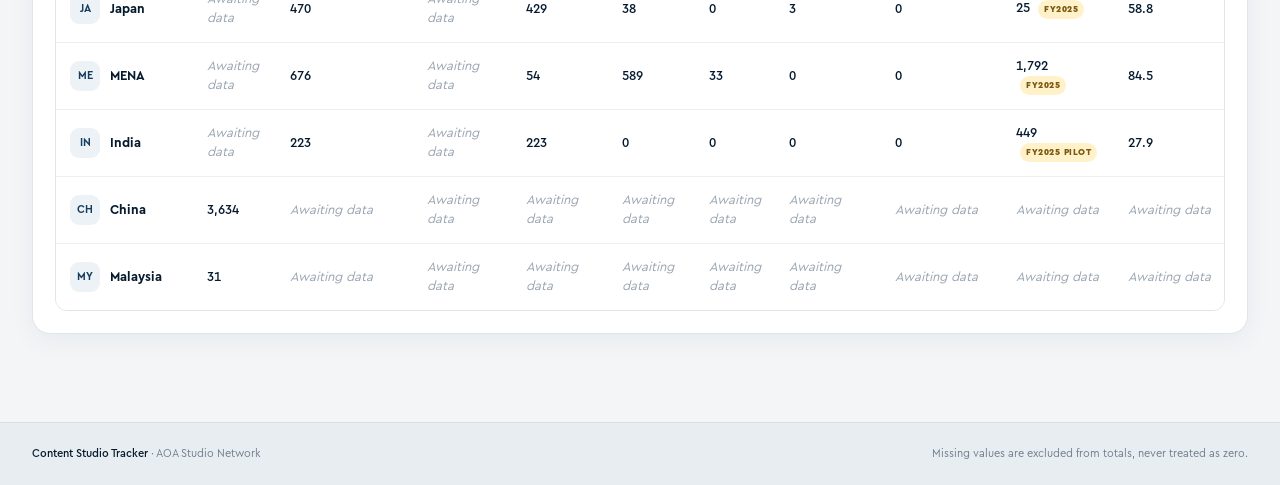
==== commit 084d3bf6: "Update index.html" ====
--- a/index.html
+++ b/index.html
@@ -14,7 +14,7 @@
     <section class="page-intro">
       <div>
         <p class="eyebrow">AOA Content Studio Dashboard</p>
-        <h1>Assets &amp; utilization</h1>
+        <h1>Assets &amp; Utilization</h1>
         <p class="intro-copy">Track Procurement deliverables, output mix and progress against confirmed full-year plans.</p>
       </div>
       <div class="updated-block"><span>Source updated</span><strong id="source-updated">—</strong></div>
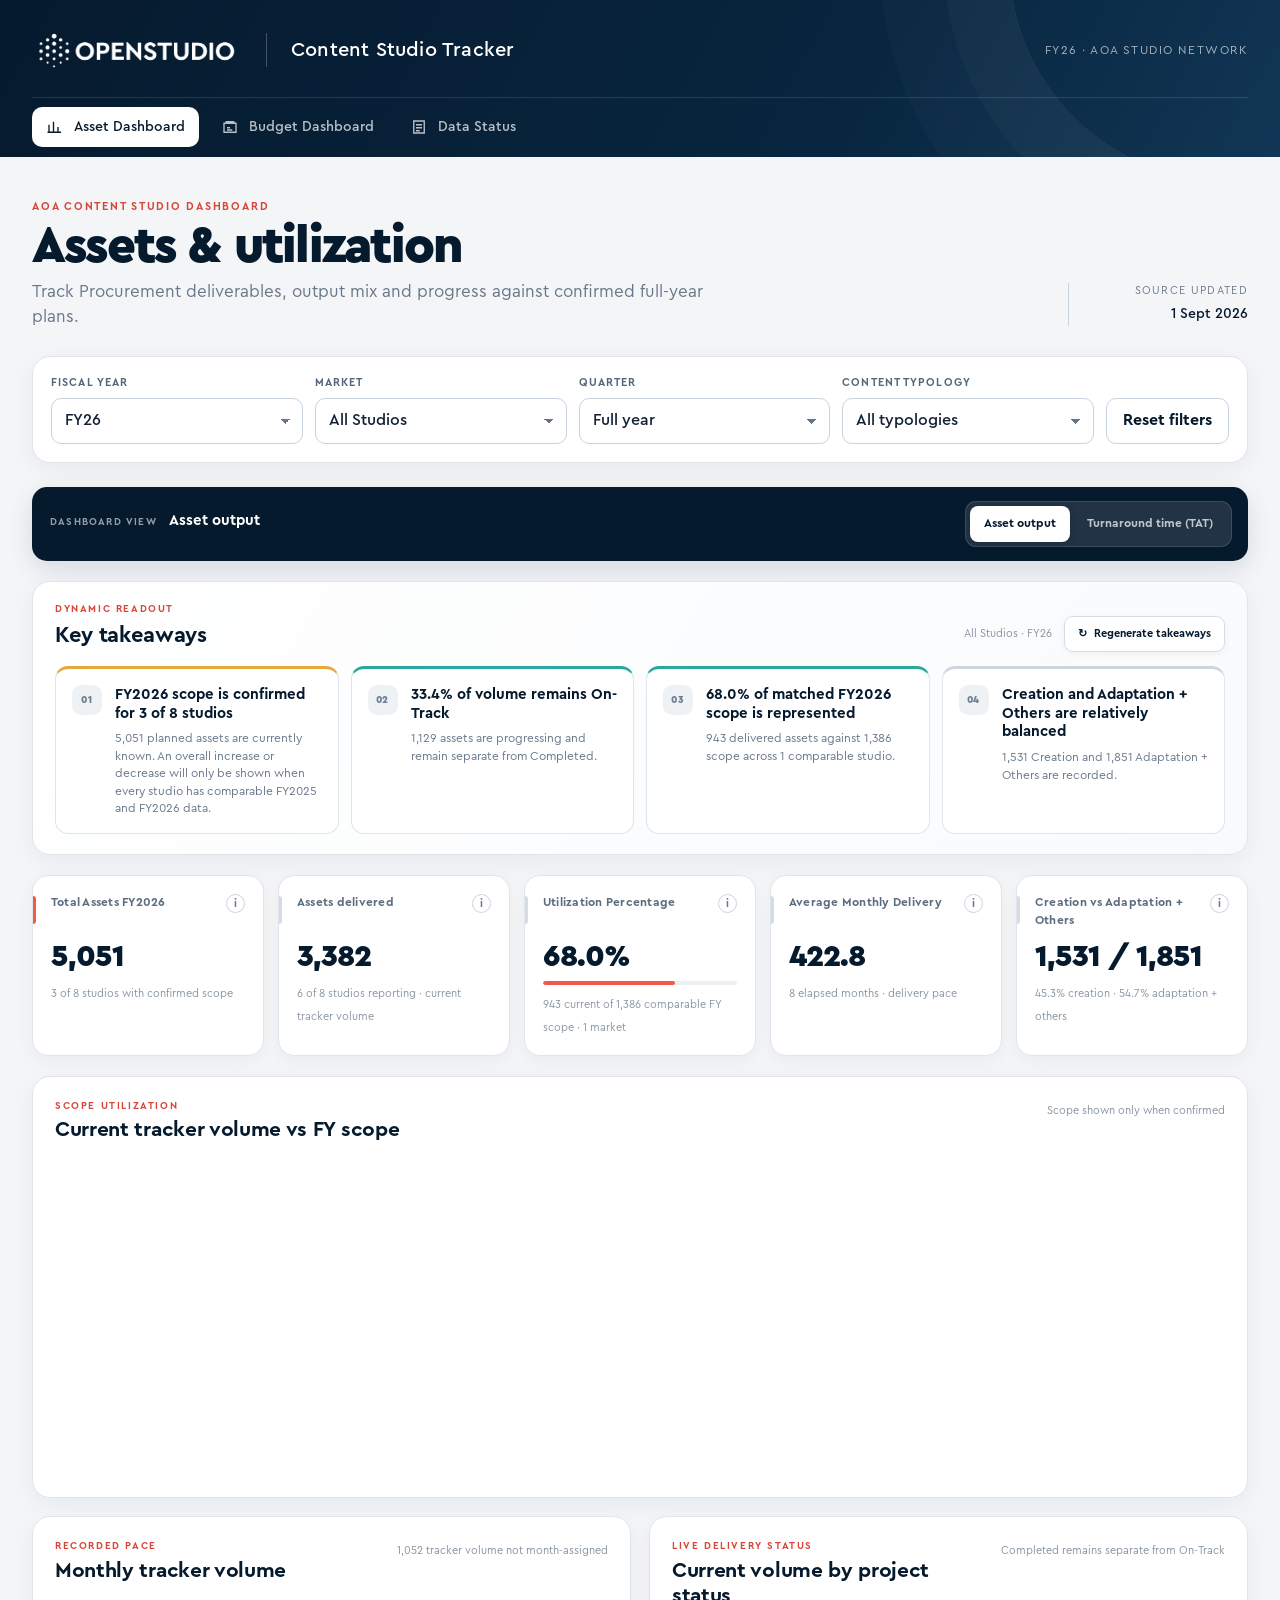
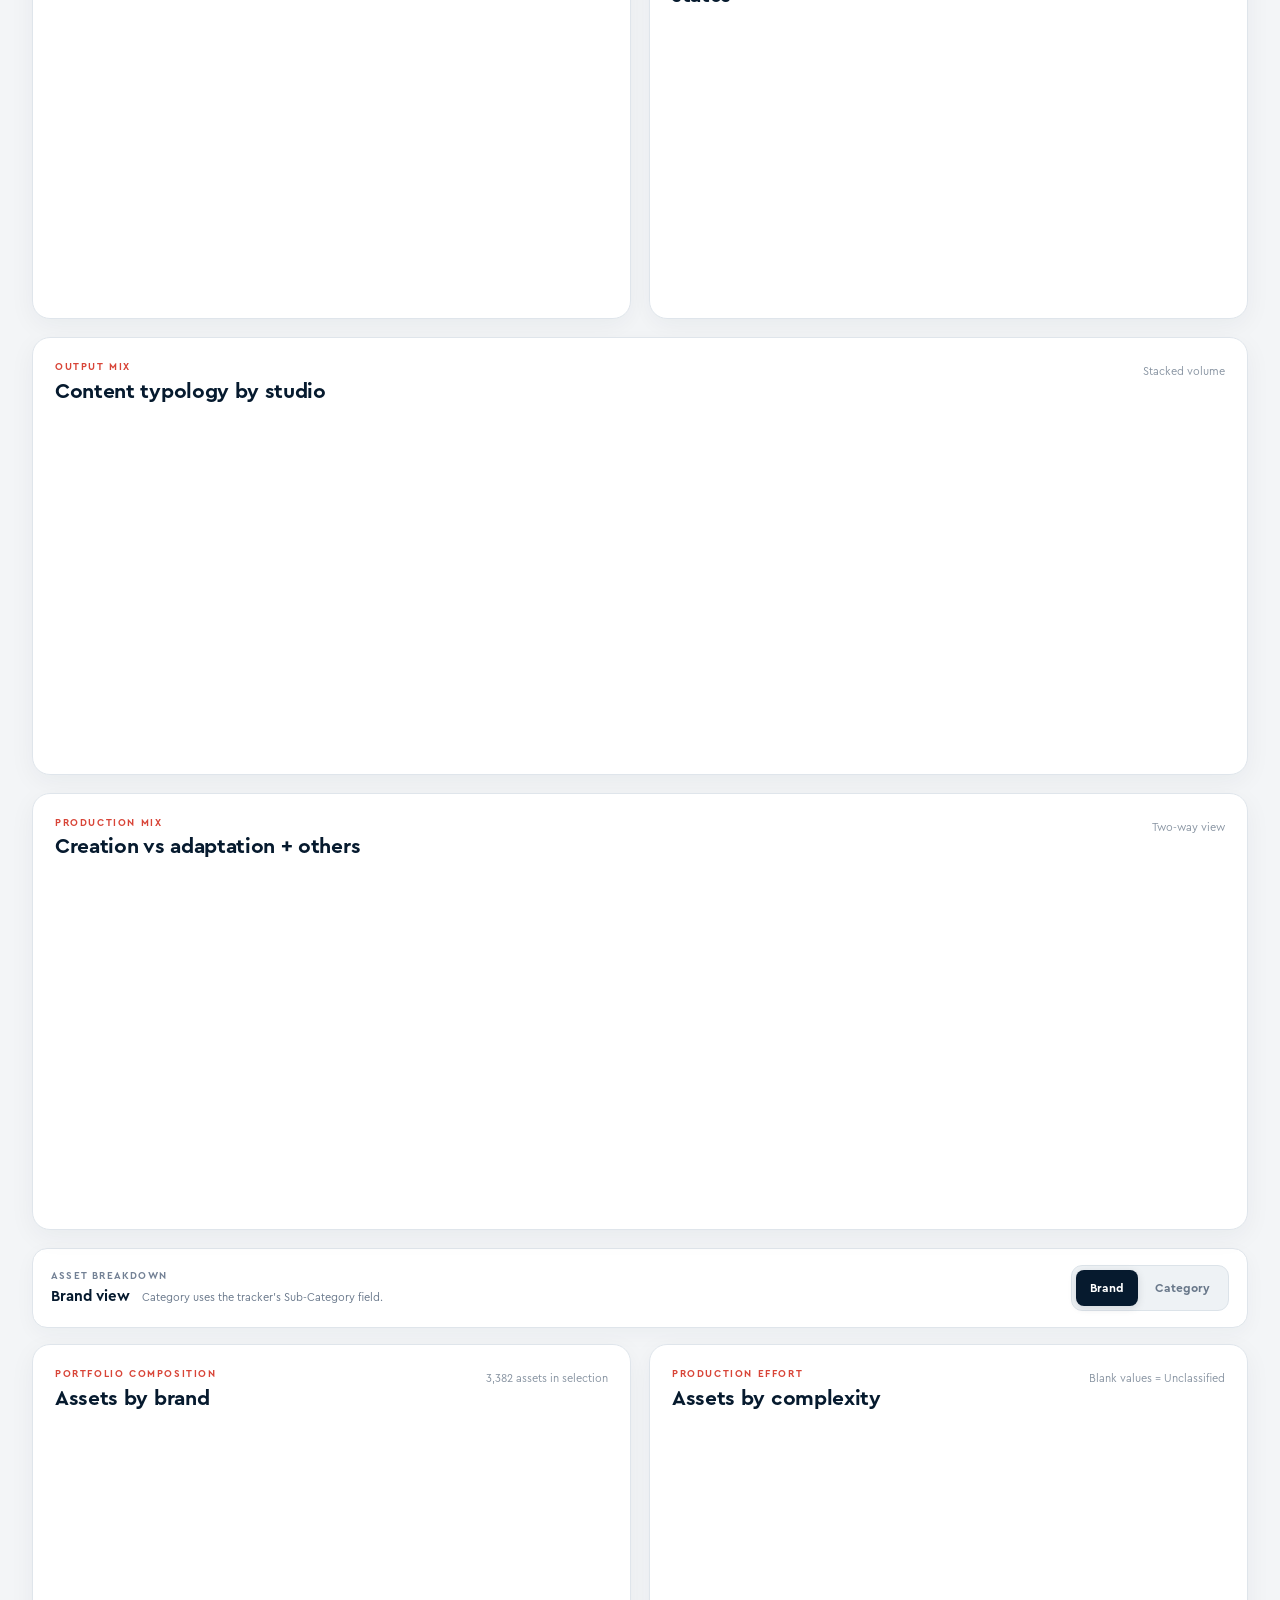
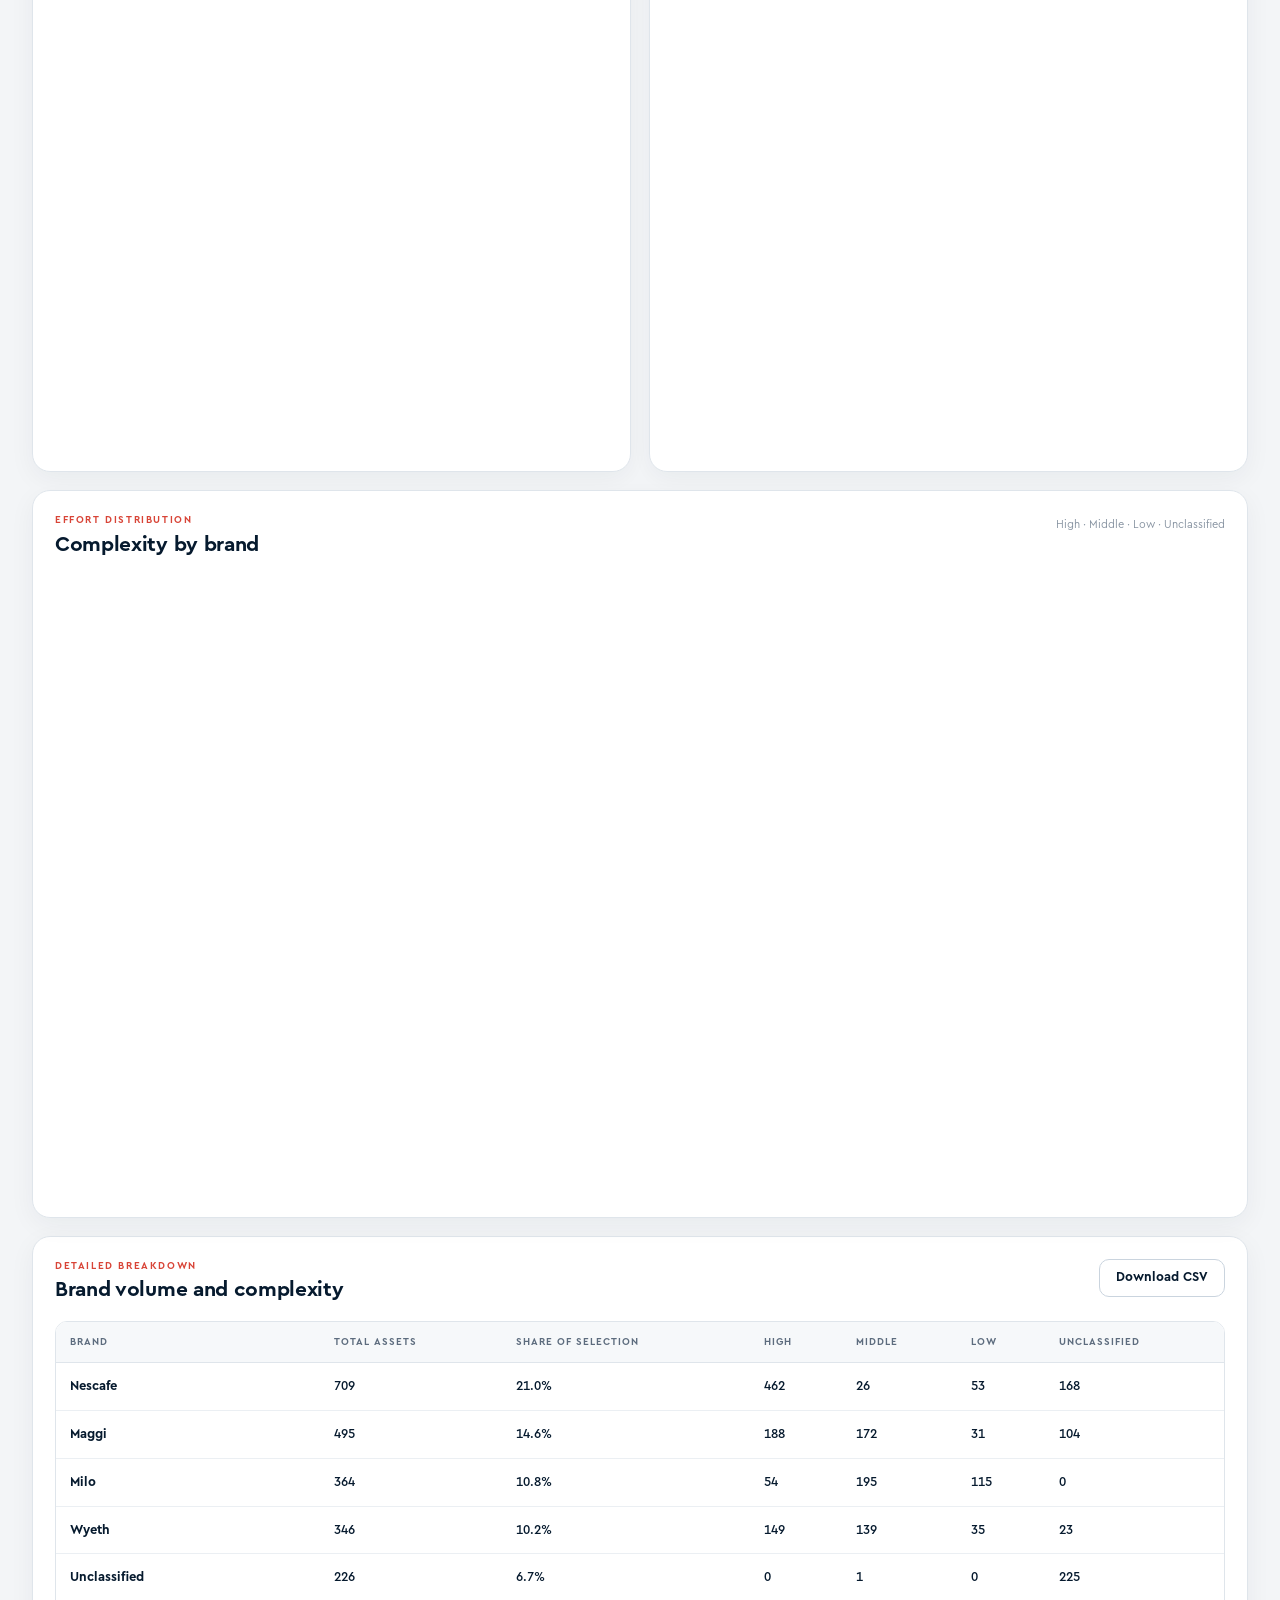
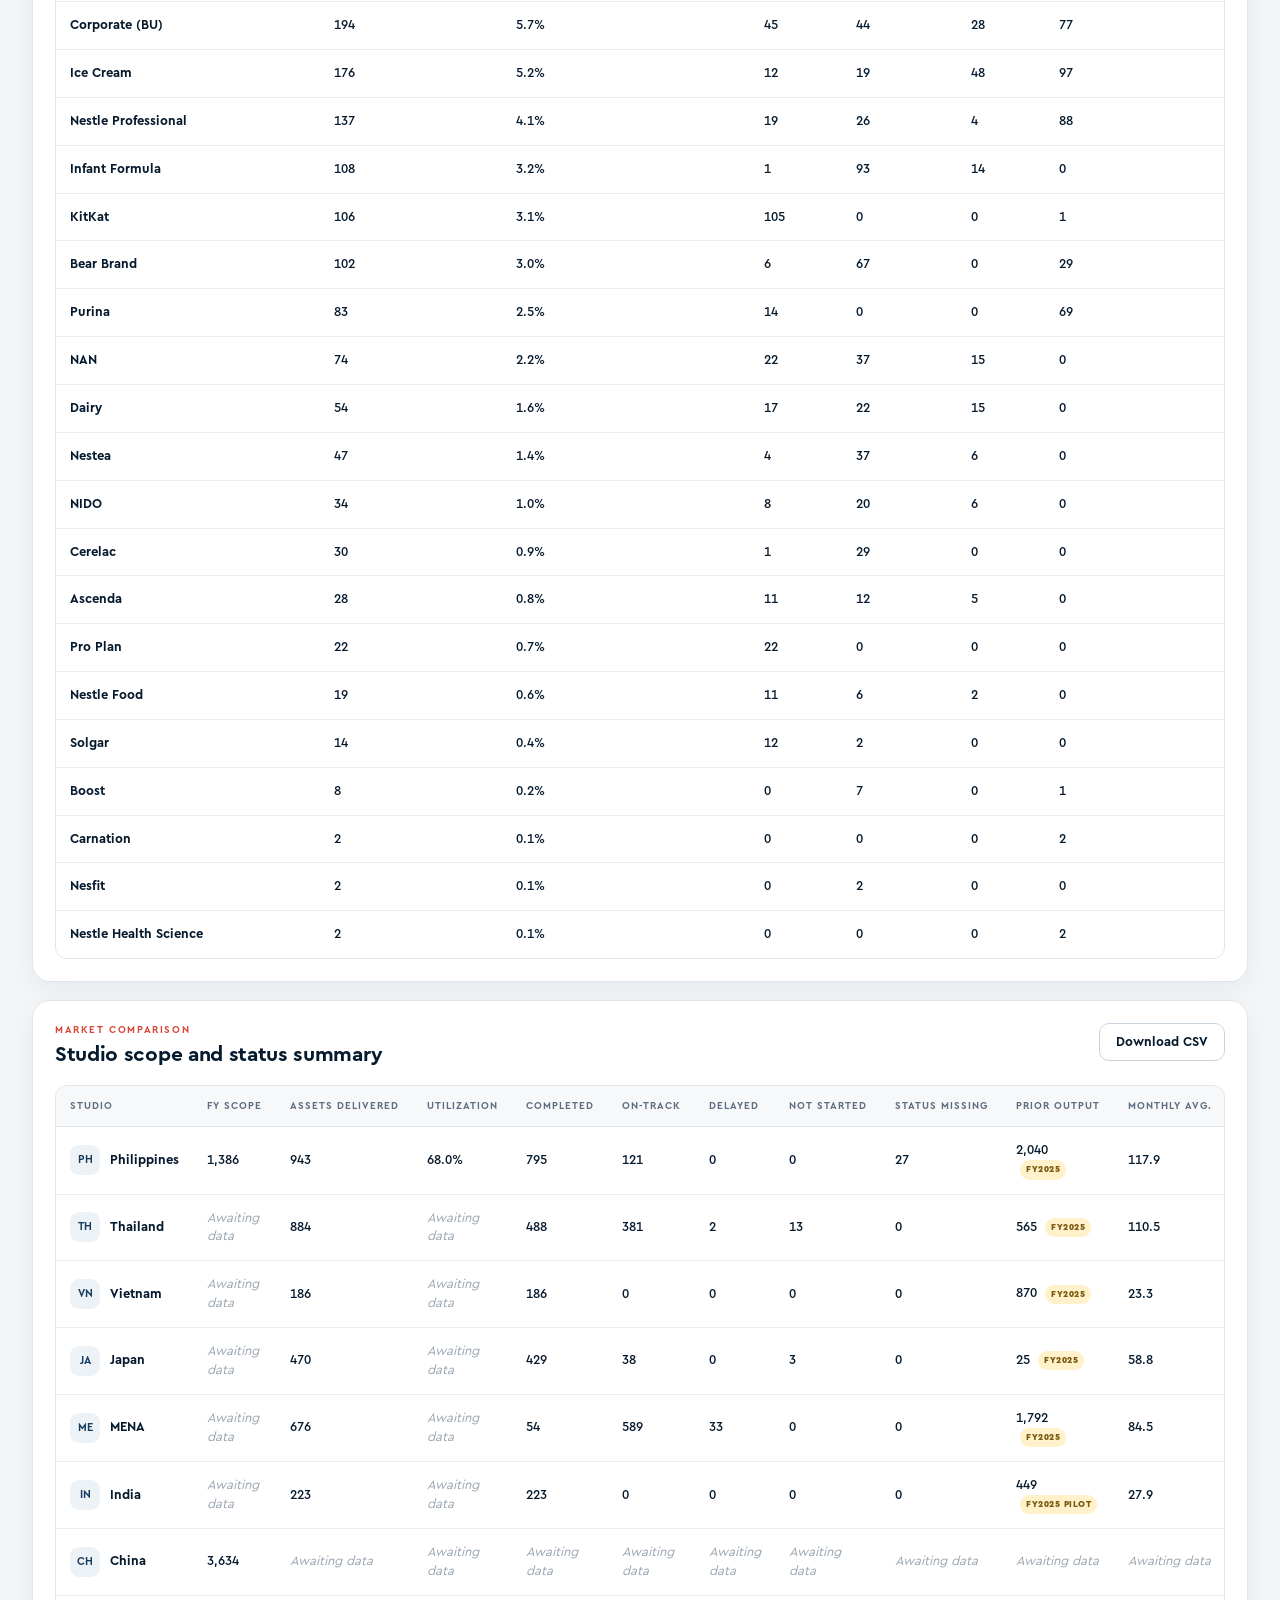
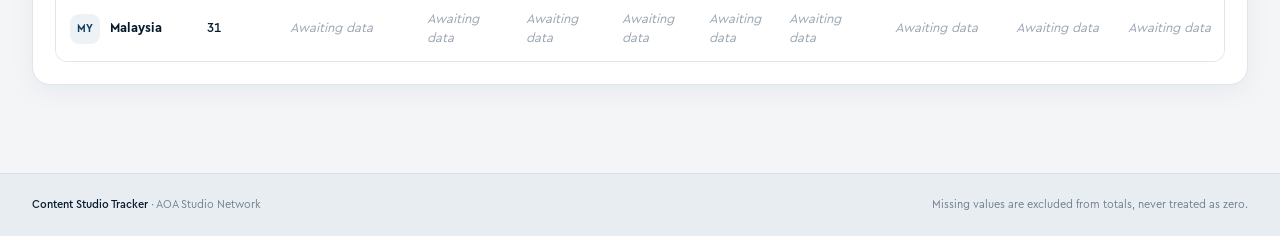
==== commit c77f7f17: "Add files via upload" ====
--- a/index.html
+++ b/index.html
@@ -14,7 +14,7 @@
     <section class="page-intro">
       <div>
         <p class="eyebrow">AOA Content Studio Dashboard</p>
-        <h1>Assets &amp; Utilization</h1>
+        <h1>Assets &amp; utilization</h1>
         <p class="intro-copy">Track Procurement deliverables, output mix and progress against confirmed full-year plans.</p>
       </div>
       <div class="updated-block"><span>Source updated</span><strong id="source-updated">—</strong></div>
@@ -81,6 +81,38 @@
           <div class="panel-heading"><div><p class="panel-kicker">Production mix</p><h2>Creation vs adaptation + others</h2></div><span class="legend-note">Two-way view</span></div>
           <div class="chart-wrap chart-large"><canvas id="asset-type-chart" aria-label="Asset creation versus adaptation and others by studio"></canvas></div>
         </article>
+      </section>
+
+      <section class="dimension-toolbar" aria-label="Brand and category breakdown controls">
+        <div>
+          <span class="switch-label">Asset breakdown</span>
+          <strong id="dimension-toolbar-title">Brand view</strong>
+          <small>Category uses the tracker’s Sub-Category field.</small>
+        </div>
+        <div class="segmented-control compact" role="group" aria-label="Group assets by brand or category">
+          <button class="segment-button active" type="button" data-asset-dimension="brand" aria-pressed="true">Brand</button>
+          <button class="segment-button" type="button" data-asset-dimension="category" aria-pressed="false">Category</button>
+        </div>
+      </section>
+
+      <section class="chart-grid">
+        <article class="panel">
+          <div class="panel-heading"><div><p class="panel-kicker">Portfolio composition</p><h2 id="dimension-volume-title">Assets by brand</h2></div><span id="dimension-volume-note" class="legend-note">Exact tracker volume</span></div>
+          <div class="chart-scroll"><div id="dimension-volume-chart-wrap" class="chart-dynamic"><canvas id="dimension-volume-chart" aria-label="Asset volume by brand or category"></canvas></div></div>
+        </article>
+        <article class="panel">
+          <div class="panel-heading"><div><p class="panel-kicker">Production effort</p><h2>Assets by complexity</h2></div><span class="legend-note">Blank values = Unclassified</span></div>
+          <div class="chart-wrap"><canvas id="complexity-chart" aria-label="Asset volume by complexity"></canvas></div>
+        </article>
+        <article class="panel panel-wide">
+          <div class="panel-heading"><div><p class="panel-kicker">Effort distribution</p><h2 id="complexity-dimension-title">Complexity by brand</h2></div><span class="legend-note">High · Middle · Low · Unclassified</span></div>
+          <div class="chart-scroll"><div id="complexity-dimension-chart-wrap" class="chart-dynamic"><canvas id="complexity-dimension-chart" aria-label="Complexity mix by brand or category"></canvas></div></div>
+        </article>
+      </section>
+
+      <section class="panel table-panel">
+        <div class="panel-heading"><div><p class="panel-kicker">Detailed breakdown</p><h2 id="dimension-table-title">Brand volume and complexity</h2></div><button id="download-dimensions" class="secondary-button" type="button">Download CSV</button></div>
+        <div class="table-scroll"><table class="dimension-table"><thead><tr><th id="dimension-table-header">Brand</th><th>Total assets</th><th>Share of selection</th><th>High</th><th>Middle</th><th>Low</th><th>Unclassified</th></tr></thead><tbody id="dimension-comparison-body"></tbody></table></div>
       </section>
 
       <section class="panel table-panel">
--- a/css/styles.css
+++ b/css/styles.css
@@ -95,6 +95,18 @@
 .segmented-control.compact .segment-button{color:#69788a}
 .segmented-control.compact .segment-button:hover{background:#e3e9ee;color:var(--navy)}
 .segmented-control.compact .segment-button.active{background:var(--navy);color:#fff}
+.currency-toolbar{display:flex;align-items:center;justify-content:space-between;gap:24px;margin:0 0 16px;padding:14px 16px 14px 18px;background:#fff;border:1px solid var(--line);border-radius:14px;box-shadow:0 6px 20px rgba(18,43,68,.04)}
+.currency-toolbar>div:first-child{display:grid;grid-template-columns:auto auto;column-gap:12px;align-items:baseline}
+.currency-toolbar .switch-label{grid-column:1/-1;margin-bottom:2px}
+.currency-toolbar strong{color:var(--navy);font-size:15px}
+.currency-toolbar small{color:var(--muted);font-size:11px}
+.currency-toolbar .segmented-control{flex:none}
+.dimension-toolbar{display:flex;align-items:center;justify-content:space-between;gap:24px;margin:0 0 16px;padding:16px 18px;background:#fff;border:1px solid var(--line);border-radius:15px;box-shadow:0 6px 20px rgba(25,48,72,.04)}
+.dimension-toolbar>div:first-child{display:grid;grid-template-columns:auto auto;column-gap:12px;align-items:baseline}
+.dimension-toolbar .switch-label{grid-column:1/-1;margin-bottom:2px}
+.dimension-toolbar strong{color:var(--navy);font-size:15px}
+.dimension-toolbar small{color:var(--muted);font-size:11px}
+.dimension-toolbar .segmented-control{flex:none}
 
 .insights-panel{margin:0 0 20px;padding:20px 22px;background:linear-gradient(120deg,#fff 0%,#f8fafc 100%);border:1px solid var(--line);border-radius:var(--radius);box-shadow:0 7px 26px rgba(20,44,68,.05)}
 .insights-heading{display:flex;align-items:flex-end;justify-content:space-between;gap:20px;margin-bottom:14px}
@@ -176,6 +188,8 @@
 .chart-wrap{position:relative;height:270px;min-height:220px}
 .chart-wrap.chart-medium{height:315px}
 .chart-wrap.chart-large{height:330px}
+.chart-scroll{max-height:620px;overflow-y:auto;overflow-x:hidden;padding-right:5px;scrollbar-color:#c6d0da transparent;scrollbar-width:thin}
+.chart-dynamic{position:relative;min-height:300px}
 .chart-with-empty{display:grid;place-items:center}
 .chart-with-empty canvas{grid-area:1/1;width:100%!important;height:100%!important}
 .chart-empty{grid-area:1/1;z-index:2;display:flex;align-items:center;justify-content:center;width:100%;height:100%;border:1px dashed var(--line-strong);border-radius:12px;background:rgba(248,250,251,.93);color:#7e8b99;text-align:center;padding:28px;font-size:14px}
@@ -183,7 +197,7 @@
 
 .table-panel{margin-bottom:18px}
 .table-scroll{overflow-x:auto;border:1px solid var(--line);border-radius:12px}
-table{width:100%;border-collapse:collapse;min-width:900px;background:#fff}
+table{width:100%;border-collapse:collapse;min-width:1050px;background:#fff}
 th{padding:13px 14px;background:#f6f8fa;color:#5d6c7e;font-size:10px;text-transform:uppercase;letter-spacing:.1em;text-align:left;white-space:nowrap;border-bottom:1px solid var(--line)}
 td{padding:14px;color:#334357;font-size:13px;border-bottom:1px solid #ebeff3;vertical-align:middle}
 tbody tr:last-child td{border-bottom:0}
@@ -191,7 +205,13 @@
 td.numeric{font-variant-numeric:tabular-nums;font-weight:500;color:var(--navy)}
 .market-cell{display:flex;align-items:center;gap:10px;font-weight:700;color:var(--navy)}
 .market-initial{display:grid;place-items:center;width:30px;height:30px;border-radius:9px;background:#edf2f6;color:var(--navy-3);font-size:11px}
+.dimension-table{min-width:760px}
+.dimension-name{color:var(--navy);font-weight:700}
 .empty-cell{color:#9aa5b1;font-weight:400;font-style:italic}
+.change-indicator{display:inline-flex;align-items:center;border-radius:999px;padding:5px 9px;font-size:10px;font-weight:700;white-space:nowrap}
+.change-increase{color:#247a51;background:#eaf7ef}
+.change-decrease{color:#b34137;background:#fff0ed}
+.change-neutral{color:#7d8997;background:#eef2f5;font-weight:500}
 .status-badge{display:inline-flex;align-items:center;gap:6px;border-radius:999px;padding:5px 8px;font-size:10px;font-weight:700;white-space:nowrap}
 .status-badge:before{content:"";width:6px;height:6px;border-radius:50%;background:currentColor}
 .badge-complete{background:#e8f6ef;color:#207b50}
@@ -256,6 +276,7 @@
   .status-summary-grid{grid-template-columns:repeat(2,1fr)}
   .guidance-grid{grid-template-columns:1fr}
   .dashboard-view-switch,.tat-controls{align-items:flex-start;flex-direction:column}
+  .dimension-toolbar{align-items:flex-start;flex-direction:column}
   .tat-explainer{grid-template-columns:1fr}
 }
 @media(max-width:560px){
@@ -282,6 +303,15 @@
   .status-summary-grid{grid-template-columns:1fr}
   .footer-inner{flex-direction:column}
   .dashboard-view-switch{padding:14px}
+  .currency-toolbar{align-items:flex-start;flex-direction:column;gap:12px}
+  .currency-toolbar>div:first-child{display:block}
+  .currency-toolbar .switch-label{margin-bottom:3px}
+  .currency-toolbar small{display:block;margin-top:3px}
+  .currency-toolbar .segmented-control{display:grid;grid-template-columns:1fr 1fr;width:100%}
+  .dimension-toolbar>div:first-child{display:block}
+  .dimension-toolbar .switch-label{margin-bottom:3px}
+  .dimension-toolbar small{display:block;margin-top:3px}
+  .dimension-toolbar .segmented-control{display:grid;grid-template-columns:1fr 1fr;width:100%}
   .dashboard-view-switch>div:first-child{display:none}
   .dashboard-view-switch .segmented-control{display:grid;grid-template-columns:1fr 1fr;width:100%}
   .segment-button{padding:0 9px}
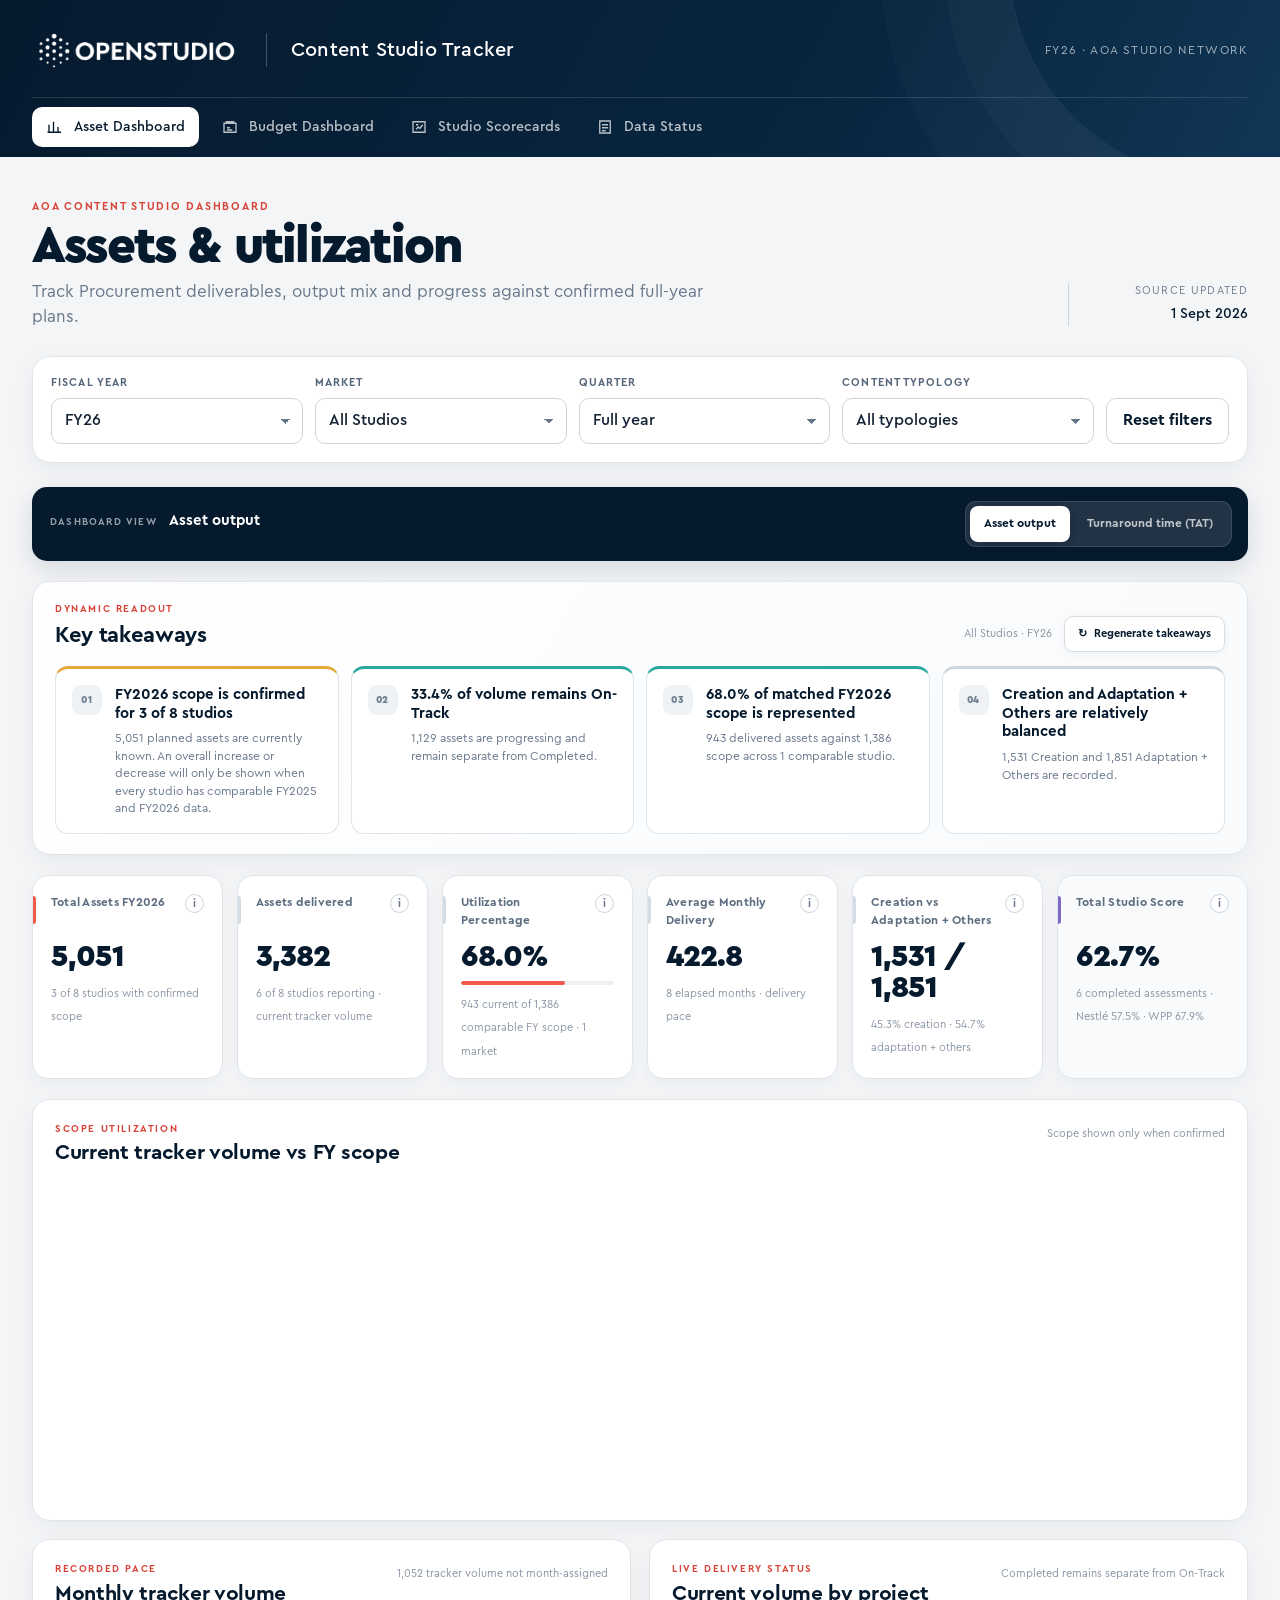
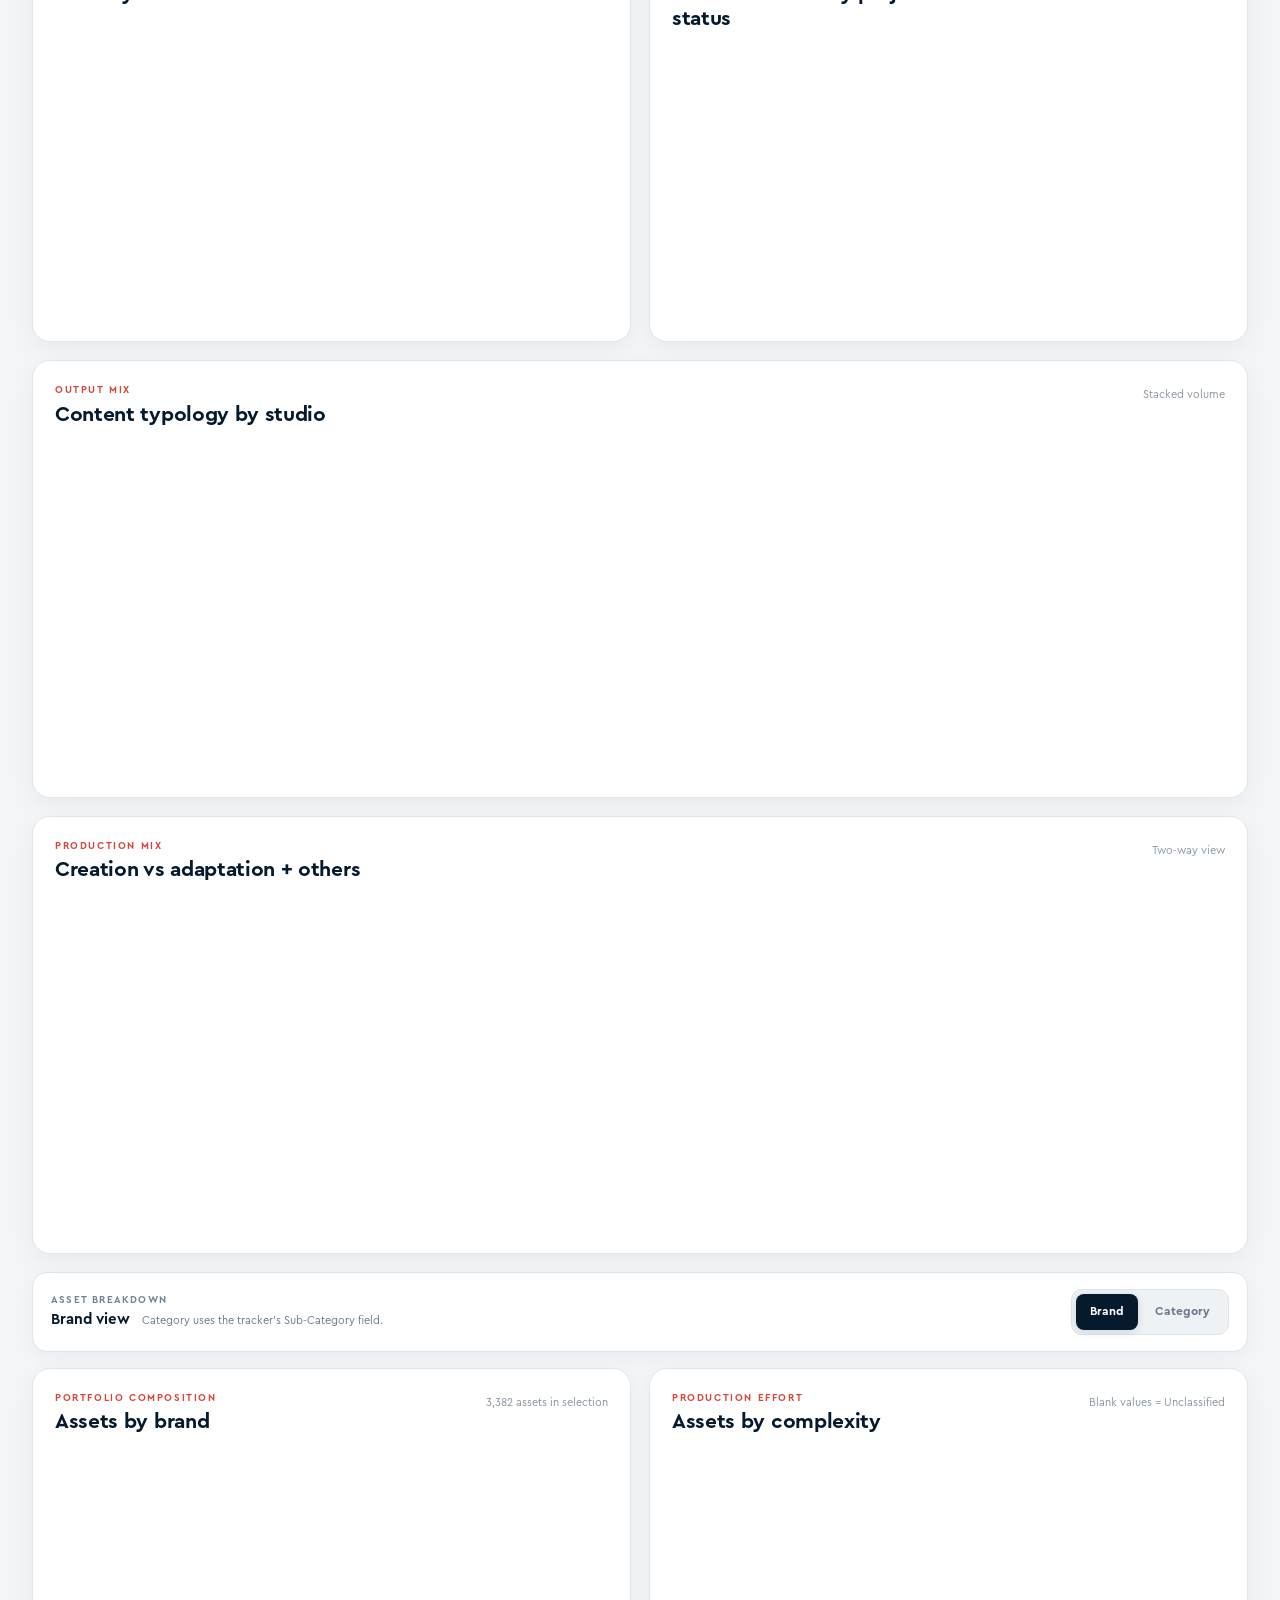
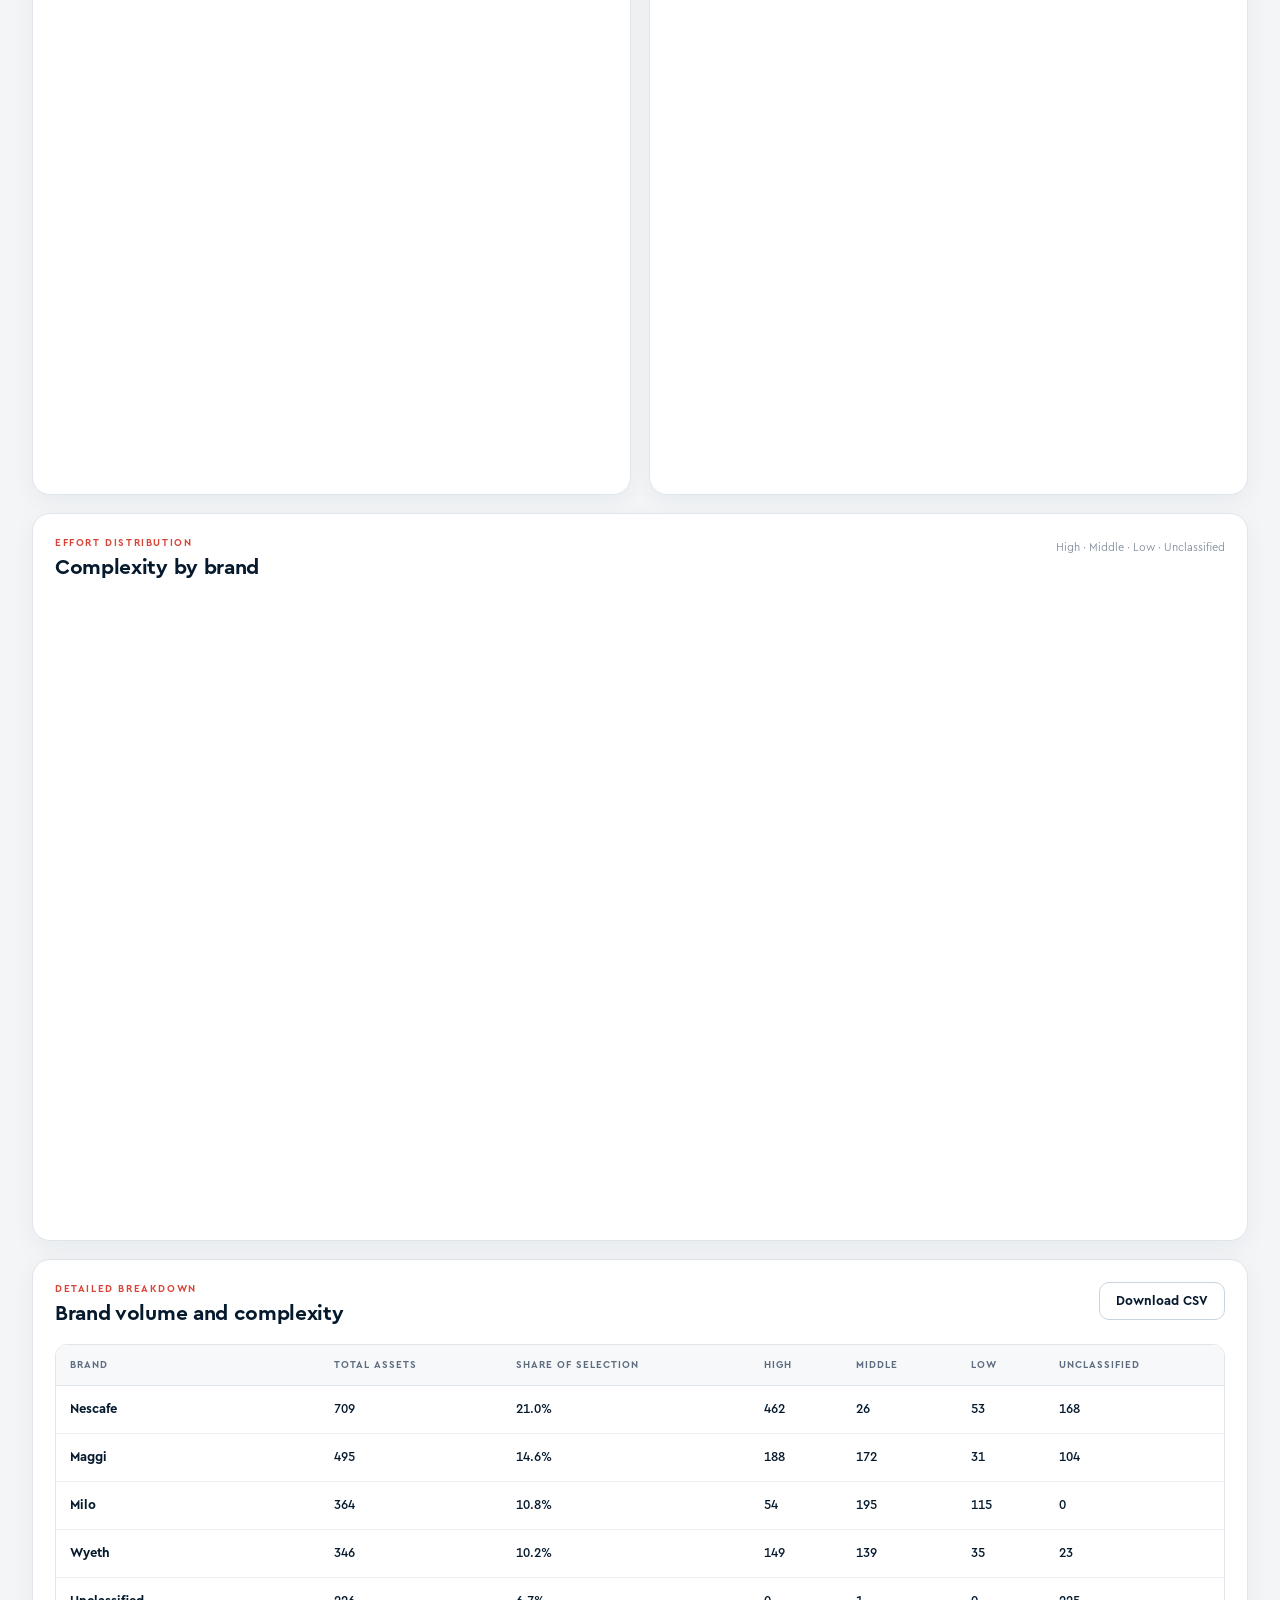
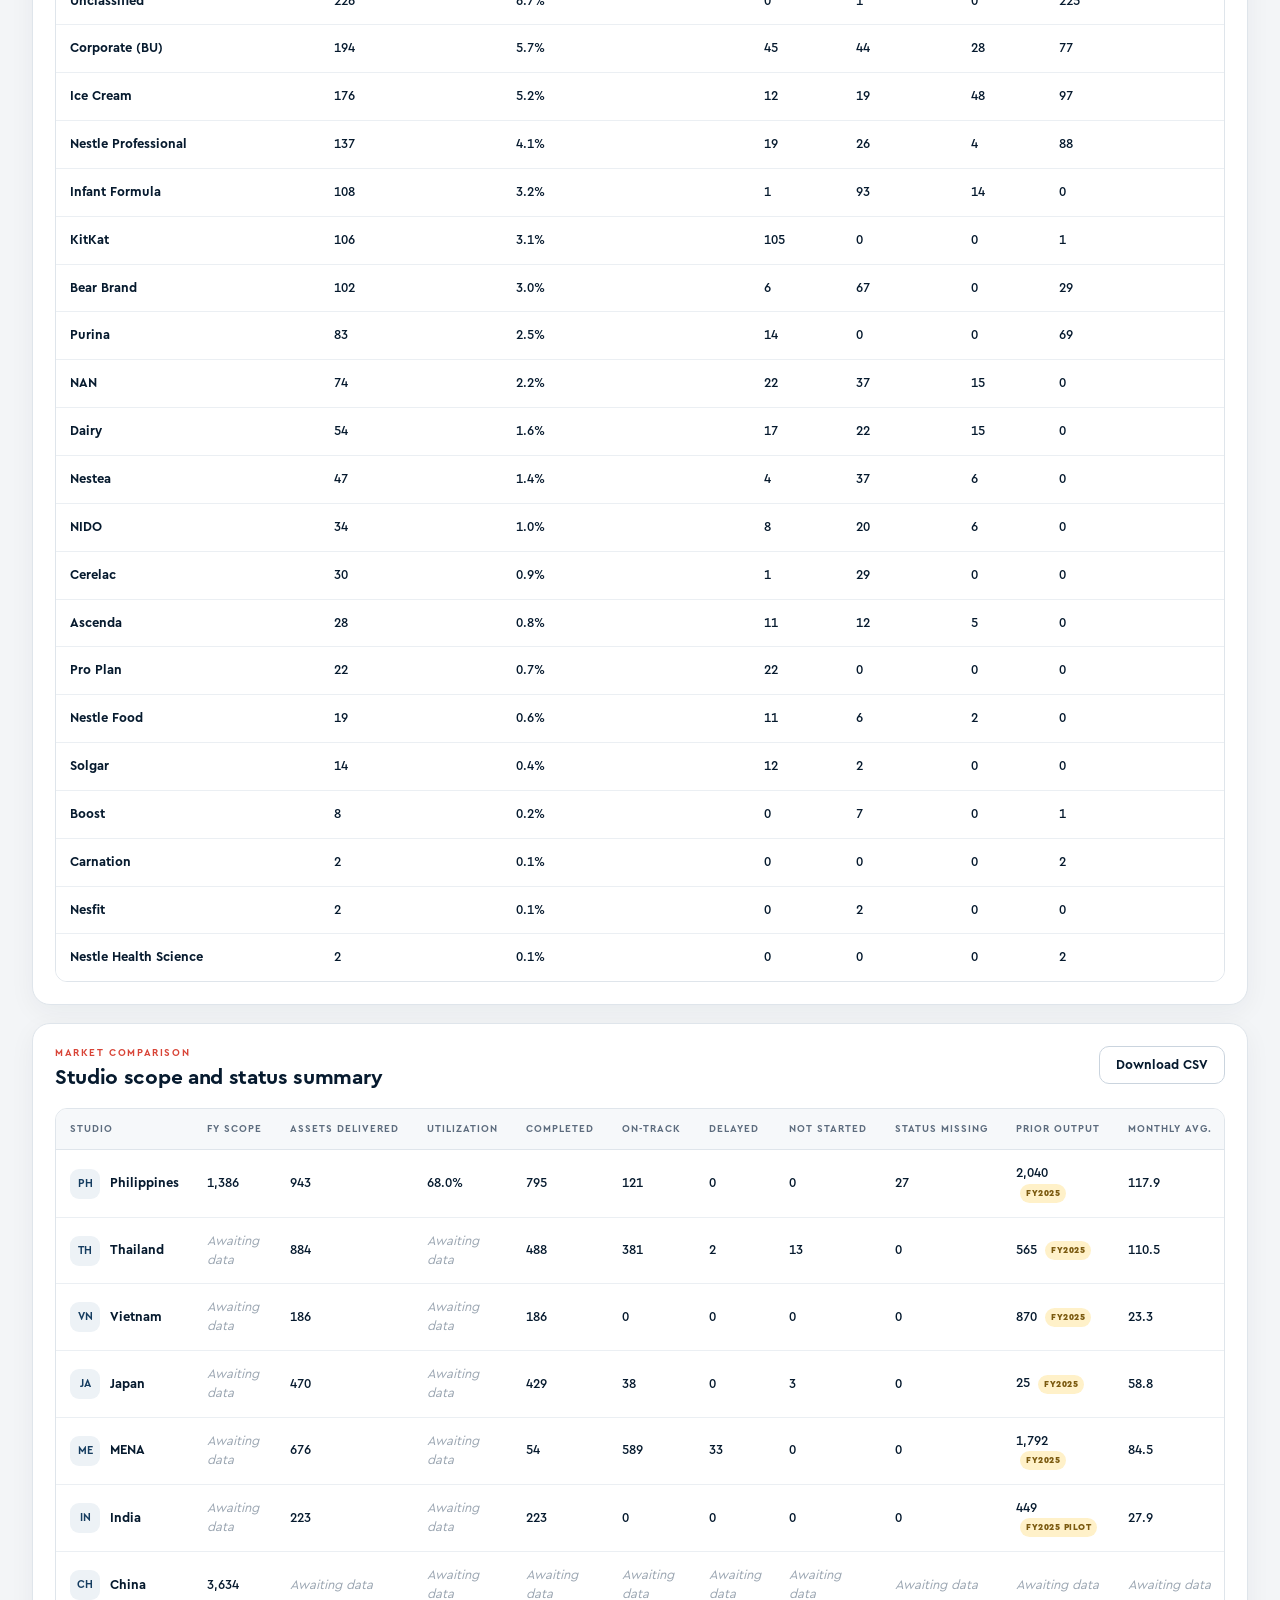
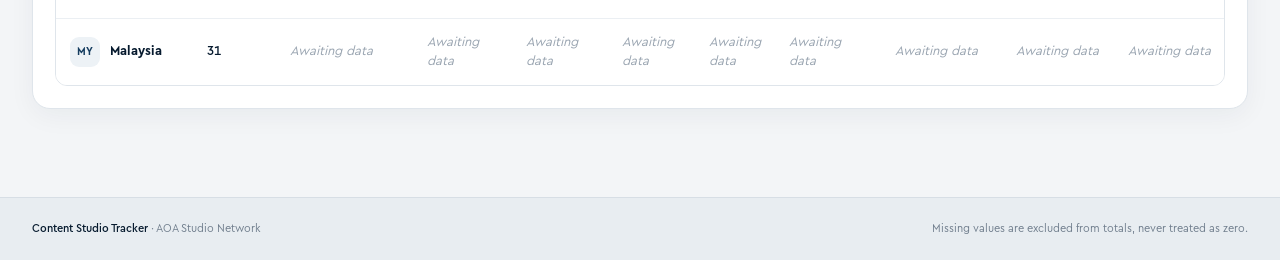
==== commit 0ba98276: "Add files via upload" ====
--- a/index.html
+++ b/index.html
@@ -58,6 +58,7 @@
         <article class="kpi-card"><div class="kpi-top"><span>Utilization Percentage</span><button class="info-button" data-tip="Assets delivered divided by confirmed full-year scope. It remains unavailable until both figures are supplied." aria-label="About utilization percentage">i</button></div><strong id="kpi-utilization">—</strong><div class="mini-progress"><span id="utilization-bar"></span></div><small id="kpi-utilization-context">Delivered ÷ FY scope</small></article>
         <article class="kpi-card"><div class="kpi-top"><span>Average Monthly Delivery</span><button class="info-button" data-tip="Assets delivered divided by elapsed reporting months. This is a pace indicator, not a full-year forecast." aria-label="About average monthly delivery">i</button></div><strong id="kpi-monthly-average">—</strong><small id="kpi-month-context">Across elapsed months</small></article>
         <article class="kpi-card"><div class="kpi-top"><span>Creation vs Adaptation + Others</span><button class="info-button" data-tip="Creation compared with adaptation plus localization, transcreation, compositioning, versioning and unclassified output." aria-label="About creation versus adaptation and others">i</button></div><strong id="kpi-creation-mix">—</strong><small id="kpi-creation-mix-context">Creation / Adaptation + Others</small></article>
+        <article id="studio-score-card" class="kpi-card scorecard-secondary-kpi"><div class="kpi-top"><span>Total Studio Score</span><button class="info-button" data-tip="Secondary scorecard measure. For All Studios this is the average combined score across completed comparable assessments only. China and Malaysia are excluded; asset quarter and typology filters do not alter assessment scores." aria-label="About total studio score">i</button></div><strong id="kpi-studio-score">—</strong><small id="kpi-studio-score-context">Loading completed assessments</small></article>
       </section>
 
       <section class="chart-grid">
--- a/css/styles.css
+++ b/css/styles.css
@@ -157,7 +157,7 @@
 .value-qualifier{display:inline-flex;margin-left:4px;border-radius:999px;padding:3px 6px;background:#fff1c9;color:#7b5a10;font-size:9px;font-weight:800;text-transform:uppercase;letter-spacing:.06em;vertical-align:middle}
 
 .kpi-grid{display:grid;grid-template-columns:repeat(6,minmax(0,1fr));gap:14px;margin-bottom:20px}
-.asset-kpi-grid{grid-template-columns:repeat(5,minmax(0,1fr))}
+.asset-kpi-grid{grid-template-columns:repeat(6,minmax(0,1fr))}
 .finance-kpi-grid{grid-template-columns:repeat(4,minmax(0,1fr))}
 .kpi-card{min-height:156px;background:var(--surface);border:1px solid var(--line);border-radius:16px;padding:18px 18px 16px;box-shadow:0 6px 20px rgba(25,48,72,.045);position:relative;overflow:visible}
 .kpi-card:before{content:"";position:absolute;left:0;top:20px;width:3px;height:28px;border-radius:0 3px 3px 0;background:#d5dce4}
@@ -325,3 +325,232 @@
   .insights-actions>span{white-space:normal}
   .regenerate-button{width:100%;justify-content:center}
 }
+
+/* Studio Scorecards */
+.scorecard-filter-panel{grid-template-columns:minmax(220px,1fr) minmax(260px,1fr) auto}
+.scorecard-filter-panel .reset-button{grid-column:auto}
+.scorecard-method-strip{display:grid;grid-template-columns:repeat(4,minmax(0,1fr));gap:12px;align-items:center;margin:0 0 20px;padding:15px 17px;border:1px solid var(--line);border-radius:15px;background:#fff;box-shadow:0 6px 20px rgba(25,48,72,.04)}
+.scorecard-method-strip>div{display:flex;align-items:center;gap:9px;color:#526276;font-size:12px}
+.scorecard-method-strip>div strong{font-weight:500}
+.scorecard-method-strip>p{grid-column:1/-1;margin:0;padding-top:11px;border-top:1px solid #edf0f3;color:#7b8998;font-size:11px}
+.method-key{display:grid;place-items:center;min-width:31px;height:27px;padding:0 7px;border-radius:8px;font-size:11px;font-weight:900}
+.method-fulfilled{background:#e8f6ef;color:#207b50}
+.method-partial{background:#fff3de;color:#9a600d}
+.method-unfulfilled{background:#fff0ed;color:#a43d36}
+.method-excluded{background:#eef2f5;color:#758291}
+.scorecard-kpi-grid{grid-template-columns:repeat(4,minmax(0,1fr))}
+.scorecard-secondary-kpi{background:#f9fafb}
+.scorecard-secondary-kpi:before{background:var(--purple)}
+.special-status-banner{display:flex;align-items:flex-start;gap:18px;margin:0 0 20px;padding:22px 24px;border:1px solid #d3dce4;border-radius:var(--radius);background:linear-gradient(120deg,#fff 0%,#f5f8fa 100%);box-shadow:0 7px 24px rgba(18,43,68,.05)}
+.special-status-banner h2{margin:0 0 5px;color:var(--navy);font-size:22px}
+.special-status-banner p:last-child{margin:0;color:var(--muted);font-size:13px}
+.special-status-icon{display:grid;place-items:center;min-width:58px;height:58px;padding:0 9px;border-radius:16px;background:var(--navy);color:#fff;font-size:11px;font-weight:900;letter-spacing:.08em}
+.special-status-pilot .special-status-icon{background:var(--gold)}
+.special-status-new-studio .special-status-icon{background:var(--blue)}
+.special-status-not-applicable .special-status-icon{background:#8491a0}
+.scorecard-category-grid{display:grid;grid-template-columns:1fr;gap:16px;margin-bottom:18px}
+.category-score-card{display:grid;gap:18px}
+.category-card-heading{display:flex;align-items:flex-start;gap:13px}
+.category-card-heading>span{display:grid;place-items:center;width:37px;height:37px;border-radius:11px;background:var(--navy);color:#fff;font-size:11px;font-weight:900;letter-spacing:.08em}
+.category-card-heading h2{margin:0;color:var(--navy);font-size:19px}
+.category-score-row{display:grid;gap:7px}
+.category-score-label{display:flex;align-items:center;justify-content:space-between;gap:14px;color:#5d6c7e;font-size:12px}
+.category-score-label strong{color:var(--navy);font-size:20px;font-weight:900}
+.category-score-track{height:10px;background:#e9edf1;border-radius:999px;overflow:hidden}
+.category-score-track span{display:block;height:100%;border-radius:999px;transition:width .35s ease}
+.score-fill-nestle{background:linear-gradient(90deg,var(--coral),#f38b6c)}
+.score-fill-wpp{background:linear-gradient(90deg,var(--navy-3),var(--blue))}
+.category-score-row small{color:#8793a1;font-size:10px}
+.empty-scorecard-panel{grid-column:1/-1}
+.empty-scorecard-panel p:last-child{margin:0;color:var(--muted)}
+.scorecard-two-column{display:grid;grid-template-columns:repeat(2,minmax(0,1fr));gap:16px;margin-bottom:18px}
+.requirement-panel{min-height:340px}
+.requirement-list{display:grid;gap:10px;max-height:460px;overflow-y:auto;padding-right:5px;scrollbar-width:thin;scrollbar-color:#c6d0da transparent}
+.requirement-item{padding:14px 15px;border:1px solid var(--line);border-radius:12px;background:#fafbfc}
+.requirement-item>div{display:flex;align-items:center;justify-content:space-between;gap:12px;margin-bottom:9px}
+.requirement-item strong{display:block;margin:0 0 5px;color:var(--navy);font-size:13px;line-height:1.35}
+.requirement-item p{margin:0;color:#748293;font-size:11px;line-height:1.45}
+.requirement-meta{color:#8491a0;font-size:9px;text-align:right}
+.empty-list-state{display:grid;place-items:center;min-height:180px;padding:24px;border:1px dashed var(--line-strong);border-radius:12px;background:#fafbfc;color:#8693a1;text-align:center;font-size:13px}
+.score-status{display:inline-flex;align-items:center;border-radius:999px;padding:5px 8px;font-size:9px;font-weight:700;white-space:nowrap}
+.score-status:before{content:"";width:6px;height:6px;margin-right:6px;border-radius:50%;background:currentColor}
+.score-status-fulfilled{background:#e8f6ef;color:#207b50}
+.score-status-partially-fulfilled{background:#fff3de;color:#9a600d}
+.score-status-not-fulfilled{background:#fff0ed;color:#a43d36}
+.score-status-not-assessed,.score-status-excluded{background:#eef2f5;color:#758291}
+.matrix-panel{margin-bottom:18px}
+.matrix-chart-wrap{position:relative;height:430px;min-height:320px}
+.scorecard-drilldown-panel{margin-bottom:18px}
+.scorecard-drilldowns{display:grid;gap:12px}
+.scorecard-category-details{border:1px solid var(--line);border-radius:13px;background:#fff;overflow:hidden}
+.scorecard-category-details summary{display:flex;align-items:center;justify-content:space-between;gap:18px;padding:15px 17px;background:#f7f9fa;color:var(--navy);font-weight:700;cursor:pointer;list-style:none}
+.scorecard-category-details summary::-webkit-details-marker{display:none}
+.scorecard-category-details summary:after{content:"+";display:grid;place-items:center;width:25px;height:25px;margin-left:auto;border:1px solid var(--line-strong);border-radius:8px;background:#fff;color:#637286;font-size:16px;font-weight:500}
+.scorecard-category-details[open] summary:after{content:"−"}
+.scorecard-category-details summary small{color:#8995a3;font-size:10px;font-weight:500}
+.scorecard-category-details .table-scroll{border:0;border-top:1px solid var(--line);border-radius:0}
+.criteria-table{min-width:1080px}
+.criteria-table td:nth-child(2){min-width:360px;line-height:1.45}
+.excluded-row td{background:#fafbfc;color:#7e8b99}
+.fulfilment-table{min-width:2400px}
+.fulfilment-table td{max-width:340px;min-width:135px;vertical-align:top;line-height:1.45}
+.fulfilment-table td:nth-child(2),.fulfilment-table td:nth-child(6),.fulfilment-table td:nth-child(7),.fulfilment-table td:nth-child(8){min-width:310px}
+.panel-button-group{display:flex;flex-wrap:wrap;justify-content:flex-end;gap:8px}
+.validation-links{display:flex;flex-wrap:wrap;gap:10px 18px;margin-top:14px}
+.validation-links a{color:var(--navy-3);font-size:11px;font-weight:700;text-underline-offset:3px}
+.overdue-flag{display:inline-flex;margin-left:5px;padding:3px 6px;border-radius:999px;background:#fff0ed;color:#a43d36;font-size:9px;font-weight:700}
+.button-link{display:inline-flex;align-items:center;text-decoration:none}
+
+.executive-assessment-panel{margin-bottom:20px;background:linear-gradient(125deg,#fff 0%,#f7f9fb 100%)}
+.analysis-status{display:inline-flex;align-items:center;gap:7px;padding:6px 10px;border-radius:999px;background:#eef2f5;color:#657487;font-size:10px;font-weight:700;white-space:nowrap}
+.analysis-status:before{content:"";width:7px;height:7px;border-radius:50%;background:currentColor}
+.analysis-status-at-risk{background:#fff0ed;color:#a43d36}
+.analysis-status-on-track{background:#e8f6ef;color:#207b50}
+.analysis-status-monitor{background:#fff3de;color:#9a600d}
+.executive-assessment-grid{display:grid;grid-template-columns:repeat(2,minmax(0,1fr));gap:12px}
+.executive-narrative,.executive-decision-card{padding:17px 18px;border:1px solid var(--line);border-radius:13px;background:#fff}
+.executive-narrative>span,.executive-decision-card>span,.owner-next-steps span{display:block;margin-bottom:8px;color:#768598;font-size:10px;font-weight:700;letter-spacing:.11em;text-transform:uppercase}
+.executive-narrative p{margin:0;color:#536477;font-size:13px;line-height:1.55}
+.executive-current{border-left:4px solid var(--coral)}
+.executive-outcome{border-left:4px solid var(--teal)}
+.executive-decision-card{background:var(--navy);border-color:var(--navy);color:#fff}
+.executive-decision-card>span{color:rgba(255,255,255,.57)}
+.executive-decision-card strong{display:block;color:#fff;font-size:16px;line-height:1.4}
+.executive-decision-card small{display:block;margin-top:9px;color:rgba(255,255,255,.6);font-size:9px;line-height:1.45}
+.owner-next-steps{display:grid;grid-template-columns:repeat(2,minmax(0,1fr));gap:12px;margin-top:12px}
+.owner-next-steps article{padding:15px 17px;border:1px solid #d9e2e9;border-radius:12px;background:#f7fafc}
+.owner-next-steps p{margin:0;color:#536477;font-size:12px;line-height:1.5}
+.analysis-source{margin:11px 0 0;color:#8a96a3;font-size:9px;line-height:1.45}
+.pillar-analysis-card{gap:0;padding:24px}
+.pillar-summary-grid{display:grid;grid-template-columns:minmax(0,.9fr) minmax(320px,1.1fr);gap:20px;margin:20px 0}
+.pillar-score-stack{display:grid;gap:18px;padding:17px;border:1px solid var(--line);border-radius:13px;background:#fafbfc}
+.pillar-diagnosis{margin:0;padding:18px;border-radius:13px;background:#eef4f8;color:#536b7f;font-size:12px;line-height:1.5}
+.pillar-diagnosis>span{display:block;margin-bottom:7px;color:#55758c;font-size:9px;font-weight:700;letter-spacing:.12em;text-transform:uppercase}
+.pillar-diagnosis>strong{display:block;margin-bottom:8px;color:var(--navy);font-size:16px;line-height:1.35}
+.pillar-diagnosis>p{margin:0}
+.pillar-work-grid{display:grid;grid-template-columns:minmax(0,1fr) minmax(0,1fr);gap:20px;margin-top:20px;padding-top:20px;border-top:1px solid var(--line)}
+.pillar-section-heading{display:flex;align-items:flex-end;justify-content:space-between;gap:15px;margin-bottom:12px}
+.pillar-section-heading span{display:block;color:#7c8998;font-size:9px;font-weight:700;letter-spacing:.12em;text-transform:uppercase}
+.pillar-section-heading h3{margin:3px 0 0;color:var(--navy);font-size:17px}
+.pillar-section-heading>small{color:#8793a1;font-size:9px;text-align:right}
+.pillar-gap-groups,.pillar-action-list{display:grid;gap:10px}
+.pillar-gap-group{border:1px solid var(--line);border-radius:12px;overflow:hidden;background:#fff}
+.pillar-gap-group>summary{display:flex;align-items:center;justify-content:space-between;gap:12px;padding:13px 14px;background:#f7f9fa;color:var(--navy);font-size:12px;font-weight:700;cursor:pointer;list-style:none}
+.pillar-gap-group>summary::-webkit-details-marker{display:none}
+.pillar-gap-group>summary:after{content:"+";order:3;color:#7f8c9b;font-size:16px}
+.pillar-gap-group[open]>summary:after{content:"−"}
+.pillar-gap-group>summary small{margin-left:auto;color:#8491a0;font-size:9px;font-weight:500}
+.pillar-gap-items{display:grid;gap:9px;padding:10px;border-top:1px solid var(--line)}
+.pillar-gap-item{padding:13px;border:1px solid #e5e9ed;border-radius:10px;background:#fcfcfd}
+.pillar-gap-item>div:first-child{display:flex;align-items:center;gap:7px;margin-bottom:8px}
+.pillar-gap-item h4{margin:0 0 5px;color:var(--navy);font-size:13px;line-height:1.4}
+.pillar-gap-item>p{margin:0 0 9px;color:#7a8795;font-size:10px;line-height:1.4}
+.pillar-gap-item dl,.action-meta{display:grid;grid-template-columns:repeat(2,minmax(0,1fr));gap:7px 12px;margin:0}
+.pillar-gap-item dl div,.action-meta div{min-width:0}
+.pillar-gap-item dt,.action-meta dt{color:#8a96a3;font-size:8px;font-weight:700;letter-spacing:.08em;text-transform:uppercase}
+.pillar-gap-item dd,.action-meta dd{margin:2px 0 0;color:#566679;font-size:10px;line-height:1.4;overflow-wrap:anywhere}
+.priority-tier{display:inline-flex;padding:4px 7px;border-radius:999px;background:#eef2f5;color:#6d7a8a;font-size:8px;font-weight:700;white-space:nowrap}
+.priority-immediate{background:#fff0ed;color:#a43d36}
+.priority-assessment-needed{background:#f2edff;color:#6d54b1}
+.priority-next{background:#fff3de;color:#95600e}
+.priority-in-progress{background:#eaf3fb;color:#386e99}
+.fulfilment-path{margin-top:10px;border-top:1px solid #e6eaee}
+.fulfilment-path>summary{padding:9px 0 0;color:var(--navy-3);font-size:9px;font-weight:700;cursor:pointer}
+.pathway-steps{display:grid;gap:6px;margin-top:9px}
+.pathway-steps article{display:grid;grid-template-columns:52px 1fr;gap:9px;padding:9px;border-radius:9px;background:#f3f6f8}
+.pathway-steps article>span{color:var(--coral-dark);font-size:8px;font-weight:900;letter-spacing:.08em;text-transform:uppercase}
+.pathway-steps strong{display:block;color:#33475a;font-size:10px;line-height:1.4}
+.pathway-steps p,.pathway-steps small{display:block;margin:3px 0 0;color:#788595;font-size:8px;line-height:1.4}
+.pillar-action{padding:14px;border:1px solid var(--line);border-left:4px solid var(--teal);border-radius:12px;background:#fff}
+.pillar-action-blocked{border-left-color:var(--coral);background:#fffafa}
+.pillar-action-owner{border-left-color:var(--gold)}
+.pillar-action-complete{border-left-color:var(--green);background:#f8fcfa}
+.pillar-action-top{display:flex;align-items:center;gap:8px;margin-bottom:9px}
+.action-sequence{display:grid;place-items:center;width:28px;height:28px;border-radius:8px;background:var(--navy);color:#fff;font-size:8px;font-weight:900}
+.pillar-action-top>div{display:flex;gap:5px;flex-wrap:wrap}
+.action-stage,.action-urgency,.action-state{display:inline-flex;padding:4px 6px;border-radius:999px;background:#eef2f5;color:#657487;font-size:8px;font-weight:700}
+.action-urgency{background:#fff3de;color:#95600e}
+.action-state{margin-left:auto;background:#f3f5f7;color:#7b8794}
+.pillar-action h4{margin:0 0 10px;color:var(--navy);font-size:13px;line-height:1.4}
+.action-contribution{margin:10px 0 7px;padding:8px 9px;border-radius:8px;background:#edf7f5;color:#39706d;font-size:9px;line-height:1.4}
+.pillar-action>small{display:block;color:#8a96a3;font-size:8px;line-height:1.4}
+.production-footprint{margin-top:3px;padding:17px;border:1px solid #d7e2e9;border-radius:13px;background:linear-gradient(120deg,#f7fafc,#fff)}
+.footprint-heading{display:flex;align-items:flex-start;justify-content:space-between;gap:18px;margin-bottom:13px}
+.footprint-heading span{display:block;color:#718194;font-size:9px;font-weight:700;letter-spacing:.1em;text-transform:uppercase}
+.footprint-heading strong{display:block;margin-top:3px;color:var(--navy);font-size:18px}
+.footprint-heading>small{max-width:520px;color:#788797;font-size:9px;text-align:right;line-height:1.4}
+.footprint-grid{display:grid;grid-template-columns:1.2fr .8fr 1fr;gap:14px}
+.footprint-grid>div{padding:12px;border:1px solid #e2e8ed;border-radius:10px;background:#fff}
+.footprint-grid h4{margin:0 0 8px;color:#57687b;font-size:10px}
+.evidence-chips{display:flex;flex-wrap:wrap;gap:5px}
+.evidence-chips>span{display:inline-flex;gap:4px;padding:5px 7px;border-radius:7px;background:#eef3f6;color:#586b7e;font-size:8px}
+.evidence-chips strong{color:var(--navy)}
+.named-priorities article strong{color:var(--navy);font-size:11px}
+.named-priorities article p{margin:3px 0;color:#667789;font-size:9px;line-height:1.4}
+.named-priorities article small{color:#8b97a4;font-size:8px}
+.not-provided-copy{margin:0;color:#8a96a3;font-size:9px;font-style:italic}
+.special-action-panel .category-card-heading{margin-bottom:15px}
+.special-action-panel>.pillar-diagnosis{margin-bottom:18px}
+.requirement-next{margin-top:8px!important;padding-top:8px;border-top:1px solid #e6eaee;color:#52667a!important}
+.requirement-next strong{display:inline;color:var(--navy);font-size:inherit}
+
+/* Validation report */
+.validation-report{display:grid;gap:18px}
+.validation-report .page-intro{margin-bottom:8px}
+.validation-method{margin-bottom:0}
+.validation-method>p{margin-bottom:0;color:var(--muted)}
+.validation-market{padding:24px;background:#fff;border:1px solid var(--line);border-radius:var(--radius);box-shadow:0 7px 26px rgba(20,44,68,.05)}
+.validation-market h3{margin:24px 0 12px;color:var(--navy);font-size:16px}
+.validation-kpis{display:grid;grid-template-columns:repeat(3,minmax(0,1fr));gap:12px;margin-bottom:20px}
+.validation-kpis article{padding:16px;border:1px solid var(--line);border-radius:13px;background:#fafbfc}
+.validation-kpis span{display:block;color:#69788a;font-size:10px;font-weight:700;letter-spacing:.1em;text-transform:uppercase}
+.validation-kpis strong{display:block;margin:7px 0 5px;color:var(--navy);font-size:28px;font-weight:900}
+.validation-kpis small{color:#8995a3;font-size:10px}
+.validation-table{min-width:1080px}
+.validation-analysis{margin:0 0 20px;padding:16px 18px;border:1px solid #d8e3ea;border-radius:12px;background:#f7fafc}
+.validation-analysis p:not(.panel-kicker){margin:5px 0;color:#5e6f81;font-size:11px;line-height:1.5}
+.validation-analysis strong{color:var(--navy)}
+.validation-criteria-table{min-width:1500px}
+.validation-criteria-table td:nth-child(3){min-width:420px}
+.validation-market details{margin-top:14px;border:1px solid var(--line);border-radius:12px;overflow:hidden}
+.validation-market summary{padding:14px 16px;background:#f7f9fa;color:var(--navy);font-size:13px;font-weight:700;cursor:pointer}
+.validation-market details .table-scroll{border:0;border-top:1px solid var(--line);border-radius:0}
+.validation-notes{display:grid;gap:8px;margin:0;padding:17px 36px;color:#667588;font-size:12px}
+
+@media(max-width:1180px){
+  .scorecard-kpi-grid{grid-template-columns:repeat(2,1fr)}
+  .scorecard-method-strip{grid-template-columns:repeat(2,minmax(0,1fr))}
+  .footprint-grid{grid-template-columns:repeat(2,minmax(0,1fr))}
+}
+@media(max-width:840px){
+  .scorecard-filter-panel{grid-template-columns:1fr 1fr}
+  .scorecard-filter-panel .reset-button{grid-column:1/-1}
+  .scorecard-category-grid,.scorecard-two-column{grid-template-columns:1fr}
+  .executive-assessment-grid,.owner-next-steps,.pillar-summary-grid,.pillar-work-grid,.footprint-grid{grid-template-columns:1fr}
+  .footprint-heading{flex-direction:column}
+  .footprint-heading>small{text-align:left}
+  .matrix-chart-wrap{height:360px}
+  .validation-kpis{grid-template-columns:1fr}
+}
+@media(max-width:560px){
+  .scorecard-filter-panel{grid-template-columns:1fr}
+  .scorecard-filter-panel .reset-button{grid-column:auto}
+  .scorecard-method-strip{grid-template-columns:1fr;padding:14px}
+  .scorecard-kpi-grid{grid-template-columns:1fr}
+  .special-status-banner{padding:18px;flex-direction:column}
+  .category-score-card{padding:17px}
+  .requirement-item>div{align-items:flex-start;flex-direction:column}
+  .requirement-meta{text-align:left}
+  .matrix-chart-wrap{height:330px}
+  .scorecard-category-details summary{align-items:flex-start;flex-wrap:wrap}
+  .scorecard-category-details summary small{width:100%}
+  .panel-button-group{justify-content:flex-start;width:100%}
+  .panel-button-group .secondary-button{width:100%}
+  .pillar-analysis-card{padding:17px}
+  .pillar-gap-item dl,.action-meta{grid-template-columns:1fr}
+  .pillar-section-heading{align-items:flex-start;flex-direction:column;gap:4px}
+  .pillar-section-heading>small{text-align:left}
+  .pillar-gap-group>summary{align-items:flex-start;flex-wrap:wrap}
+  .pillar-gap-group>summary small{width:100%;margin-left:0}
+  .pathway-steps article{grid-template-columns:1fr}
+}
